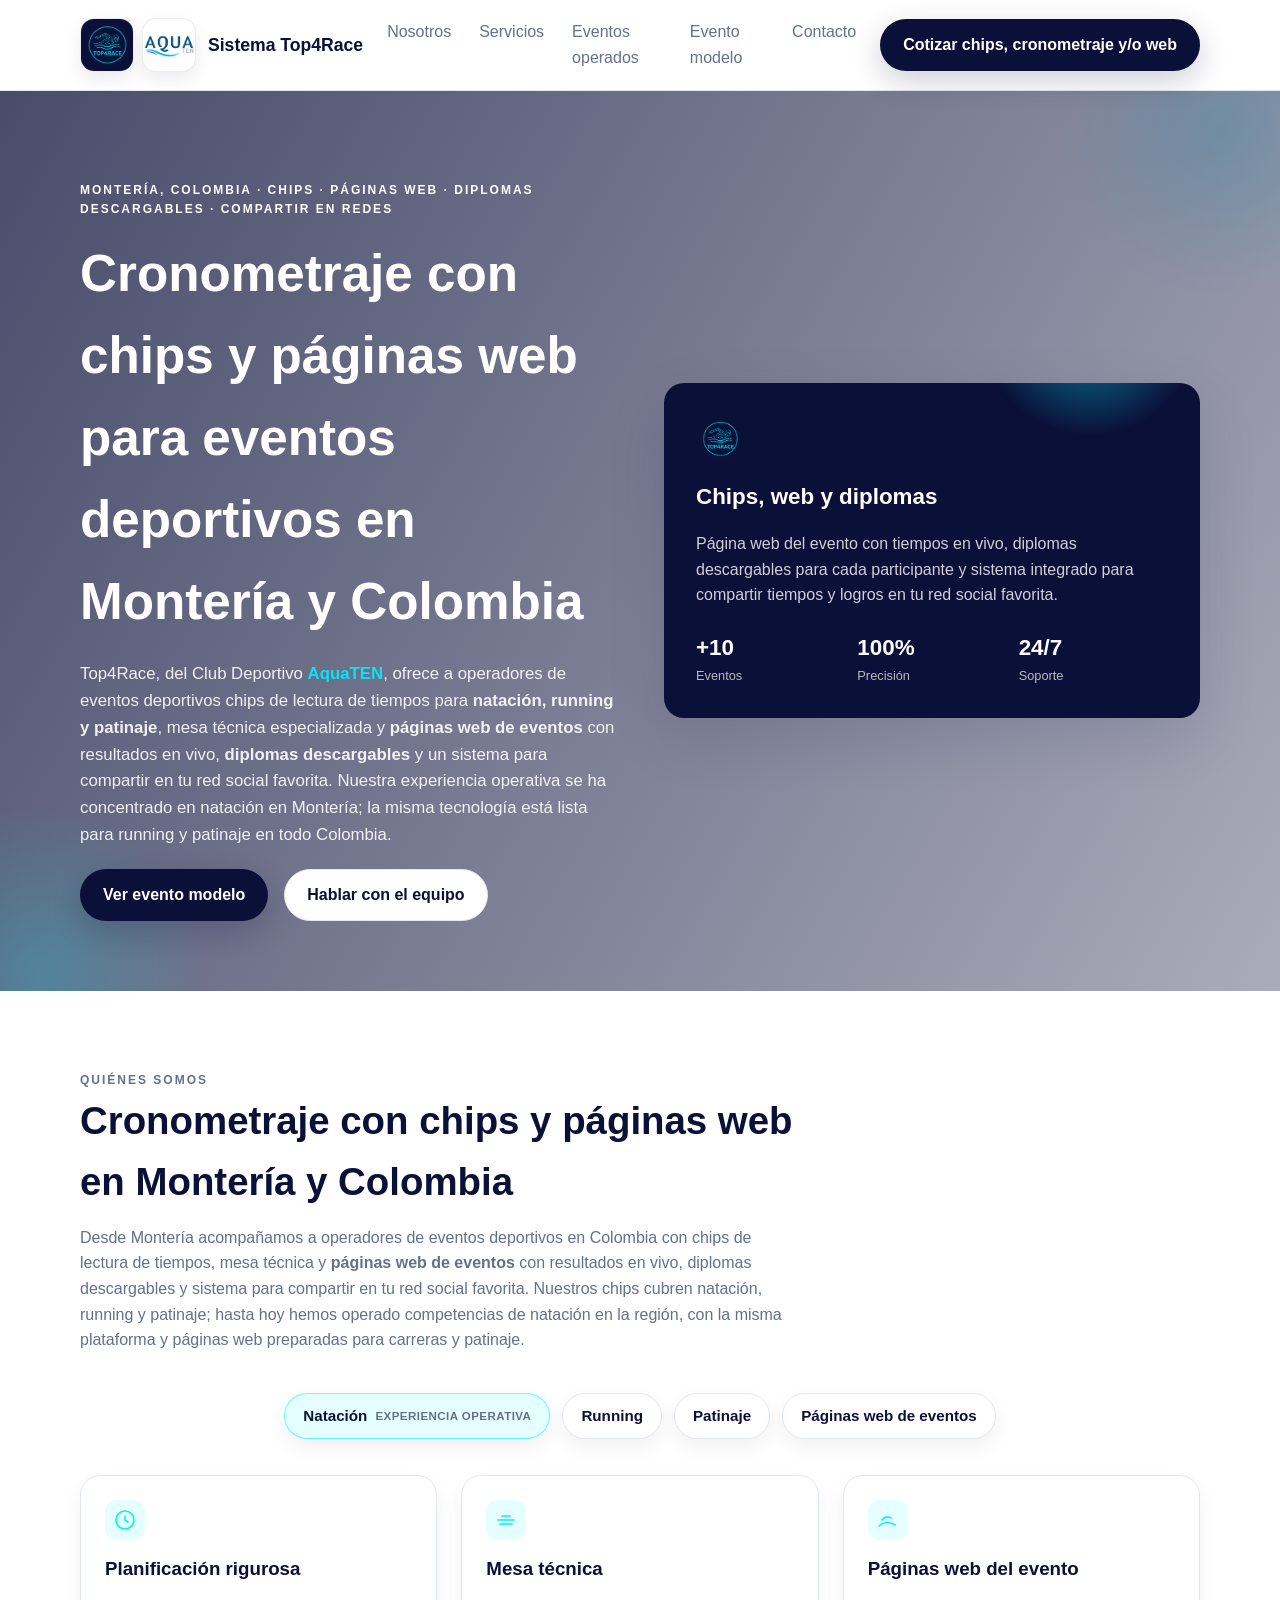
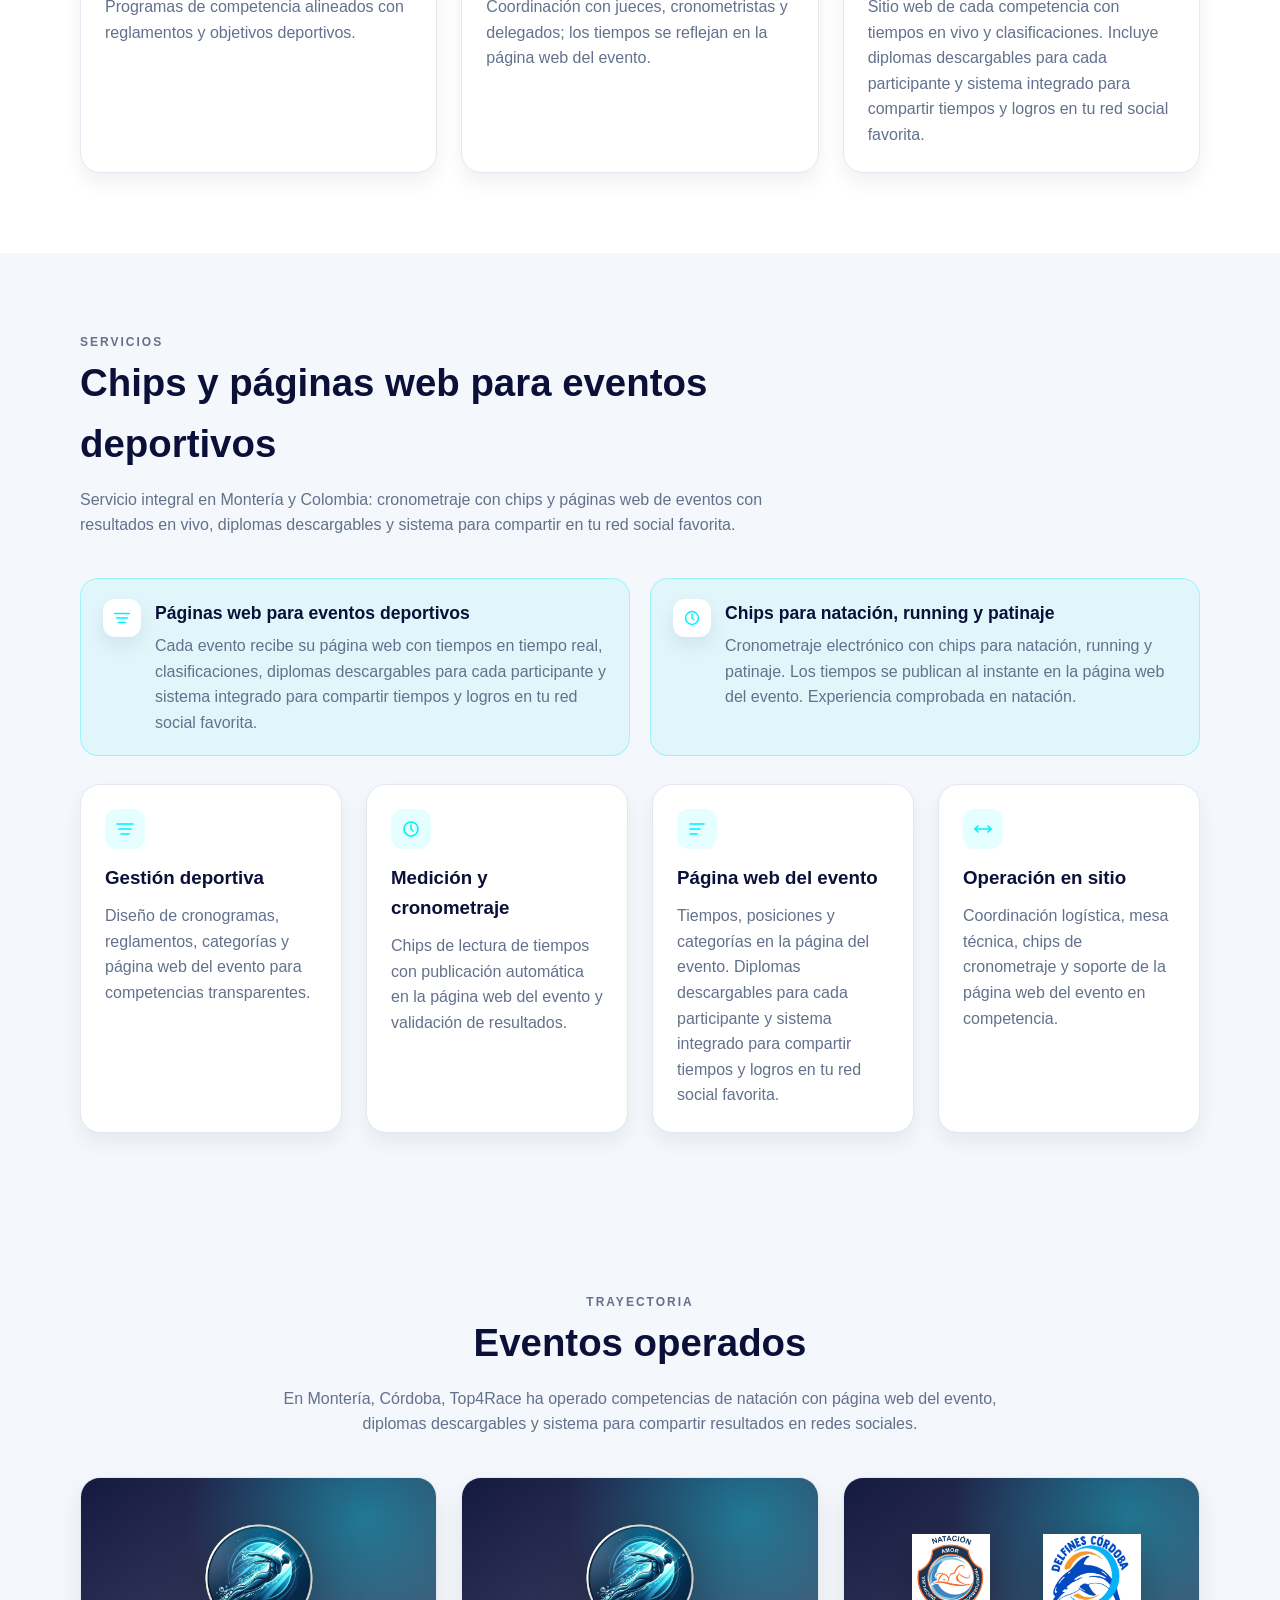
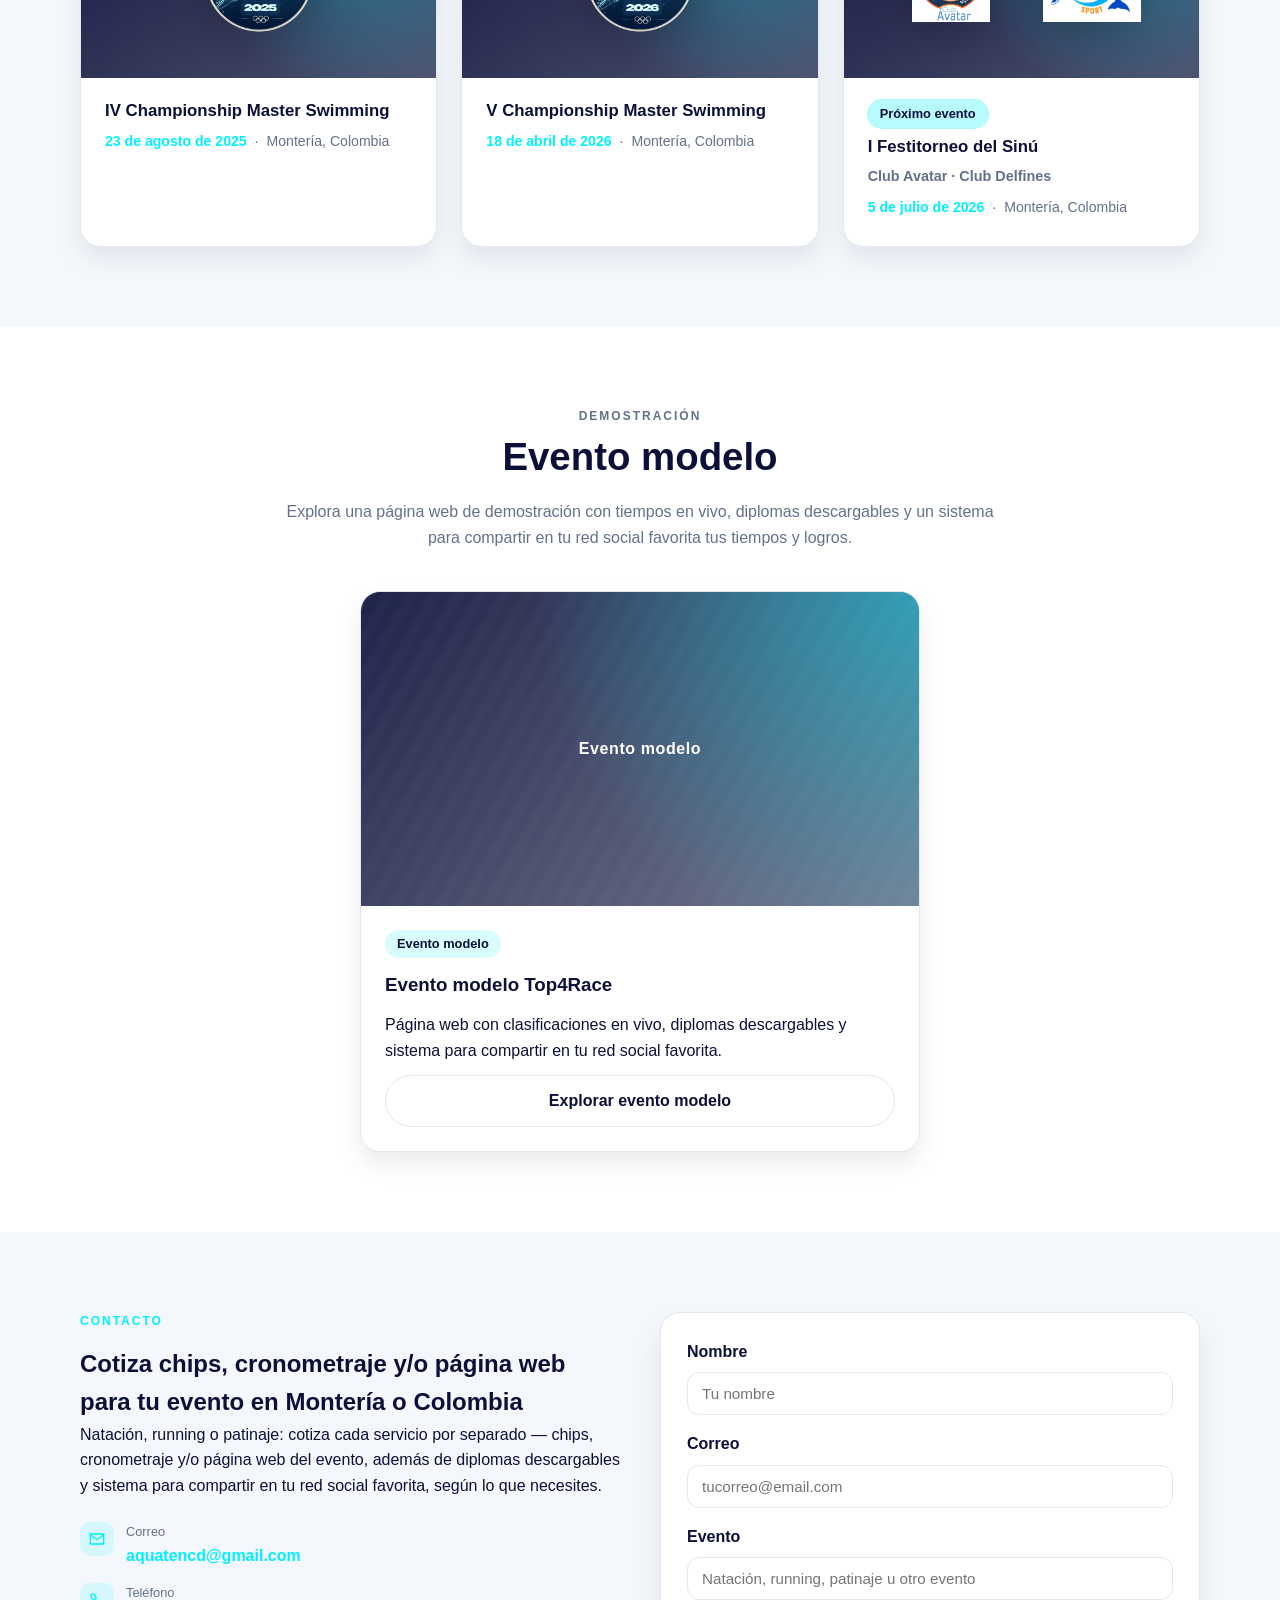
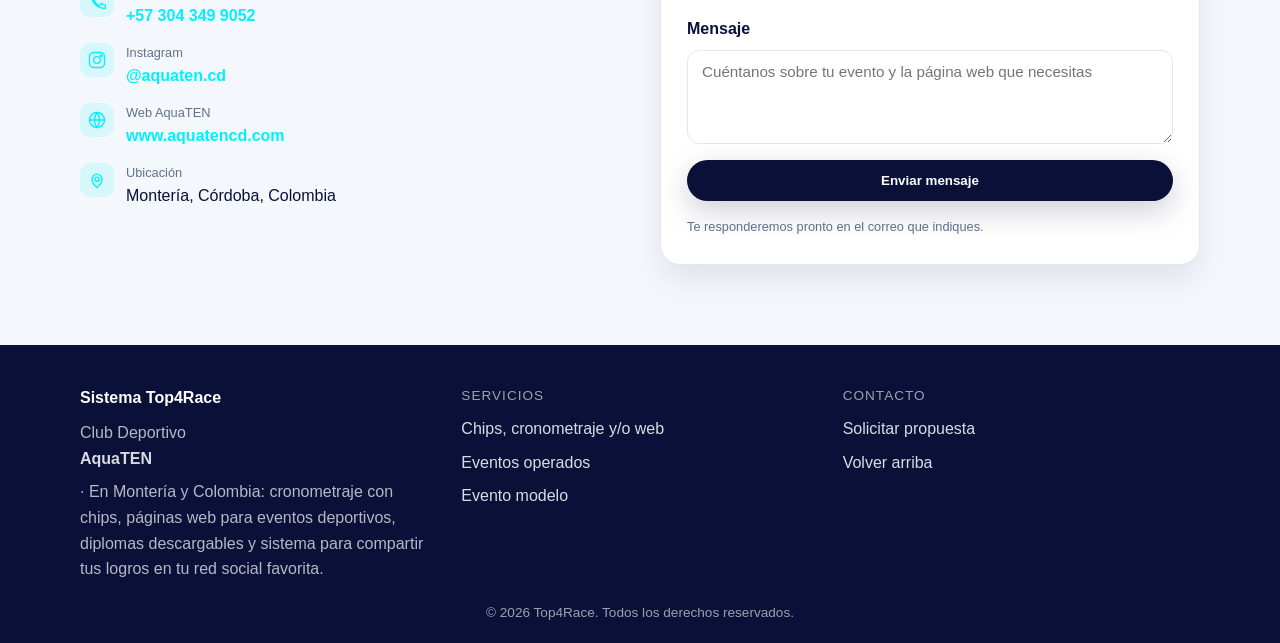
==== index.html @ c355a63c "modifique por dominio" ====
<!doctype html>
<html lang="es">
<head>
  <meta charset="utf-8">
  <meta name="viewport" content="width=device-width, initial-scale=1">
  <title>Top4Race Montería | Chips, Cronometraje y Páginas Web para Eventos</title>
  <meta name="description" content="Chips, cronometraje y/o páginas web para eventos en Montería y Colombia. Natación, running y patinaje con resultados en vivo, diplomas descargables y sistema para compartir en tu red social favorita. Club Deportivo AquaTEN.">
  <meta name="keywords" content="páginas web eventos deportivos Montería, diplomas descargables eventos deportivos, compartir resultados redes sociales, cronometraje con chips Montería, chips natación running patinaje, cronometraje deportivo Colombia, diseño web eventos deportivos, operadores eventos deportivos Colombia, resultados en tiempo real, Top4Race, AquaTEN">
  <meta name="robots" content="index, follow">
  <link rel="canonical" href="https://top4race.netlify.app/">
  <meta name="geo.region" content="CO-COR">
  <meta name="geo.placename" content="Montería, Córdoba, Colombia">
  <meta name="geo.position" content="8.7489;-75.8814">
  <meta name="ICBM" content="8.7489, -75.8814">
  <meta property="og:title" content="Top4Race Montería | Chips, Cronometraje y Páginas Web">
  <meta property="og:description" content="Cotiza chips, cronometraje y/o página web para tu evento. Diplomas descargables y sistema para compartir en tu red social favorita. Montería y Colombia.">
  <meta property="og:type" content="website">
  <meta property="og:url" content="https://top4race.netlify.app/">
  <meta property="og:locale" content="es_CO">
  <meta property="og:site_name" content="Top4Race">
  <meta property="og:image" content="https://top4race.netlify.app/logos/logoTop4Race.png">
  <meta property="og:image:alt" content="Logo Top4Race - Sistema de cronometraje y páginas web para eventos deportivos">
  <meta name="twitter:card" content="summary_large_image">
  <meta name="twitter:title" content="Top4Race | Chips, Cronometraje y Páginas Web en Montería">
  <meta name="twitter:description" content="Chips, cronometraje y/o páginas web para eventos deportivos. Resultados en vivo, diplomas descargables y compartir en redes. Natación, running y patinaje en Colombia.">
  <meta name="twitter:image" content="https://top4race.netlify.app/logos/logoTop4Race.png">
  <meta name="theme-color" content="#0b1039">
  <link rel="stylesheet" href="style.css">
  <script type="application/ld+json">
    {
      "@context": "https://schema.org",
      "@type": "ProfessionalService",
      "name": "Top4Race",
      "alternateName": "Sistema Top4Race",
      "url": "https://top4race.netlify.app/",
      "logo": "https://top4race.netlify.app/logos/logoTop4Race.png",
      "description": "Chips, cronometraje y/o páginas web para eventos deportivos en Montería y Colombia. Diplomas descargables y sistema para compartir en tu red social favorita. Natación, running y patinaje con resultados en tiempo real.",
      "sameAs": [
        "https://www.aquatencd.com/",
        "https://www.instagram.com/aquaten.cd/"
      ],
      "areaServed": [
        {
          "@type": "City",
          "name": "Montería",
          "containedInPlace": {
            "@type": "AdministrativeArea",
            "name": "Córdoba, Colombia"
          }
        },
        {
          "@type": "Country",
          "name": "Colombia"
        }
      ],
      "address": {
        "@type": "PostalAddress",
        "addressLocality": "Montería",
        "addressRegion": "Córdoba",
        "addressCountry": "CO"
      },
      "provider": {
        "@type": "SportsOrganization",
        "name": "Club Deportivo AquaTEN",
        "url": "https://www.aquatencd.com/"
      },
      "serviceType": [
        "Cronometraje deportivo con chips",
        "Chips de lectura de tiempos para natación",
        "Chips de lectura de tiempos para running",
        "Chips de lectura de tiempos para patinaje",
        "Diseño de páginas web para eventos deportivos",
        "Diplomas descargables para eventos deportivos",
        "Compartir resultados en redes sociales",
        "Mesa técnica deportiva"
      ],
      "knowsAbout": [
        "Páginas web para eventos deportivos",
        "Diplomas descargables",
        "Compartir resultados en redes sociales",
        "Cronometraje con chips natación",
        "Cronometraje con chips running",
        "Cronometraje con chips patinaje",
        "Resultados deportivos en tiempo real"
      ],
      "contactPoint": {
        "@type": "ContactPoint",
        "contactType": "customer service",
        "email": "aquatencd@gmail.com",
        "telephone": "+57-304-349-9052",
        "areaServed": "CO",
        "availableLanguage": "Spanish"
      }
    }
  </script>
  <script type="application/ld+json">
    {
      "@context": "https://schema.org",
      "@type": "WebSite",
      "name": "Top4Race",
      "url": "https://top4race.netlify.app/",
      "description": "Chips, cronometraje y páginas web para eventos deportivos en Montería y Colombia.",
      "publisher": {
        "@type": "Organization",
        "name": "Club Deportivo AquaTEN",
        "url": "https://www.aquatencd.com/"
      }
    }
  </script>
</head>
<body>
  <header class="site-header">
    <div class="container header-grid">
      <a class="brand" href="#inicio" aria-label="Sistema Top4Race">
        <span class="brand-logos" aria-hidden="true">
          <span class="brand-mark brand-mark--light">
            <img class="brand-logo" src="logos/logoTop4Race.png" alt="Top4Race">
          </span>
          <span class="brand-mark brand-mark--light">
            <img class="brand-logo" src="logos/AQUATEN_LogoTransparenteGRANDE.png" alt="AquaTEN">
          </span>
        </span>
        <span class="brand-text">Sistema Top4Race</span>
      </a>
      <nav class="nav" aria-label="Principal">
        <a href="#nosotros">Nosotros</a>
        <a href="#servicios">Servicios</a>
        <a href="#historial">Eventos operados</a>
        <a href="#eventos">Evento modelo</a>
        <a href="#contacto">Contacto</a>
      </nav>
      <a class="btn primary" href="#contacto">Cotizar chips, cronometraje y/o web</a>
    </div>
  </header>

  <main>
    <section class="hero video-hero" id="inicio">
      <div class="hero-video" aria-hidden="true">
        <video autoplay muted loop playsinline src="video/video_top4race.mp4">
          Tu navegador no soporta la etiqueta de video.
        </video>
        <div class="hero-overlay"></div>
      </div>
      <div class="container hero-grid">
        <div class="hero-copy">
          <p class="eyebrow">Montería, Colombia · Chips · Páginas web · Diplomas descargables · Compartir en redes</p>
          <h1>Cronometraje con chips y páginas web para eventos deportivos en Montería y Colombia</h1>
          <p class="lead">
            Top4Race, del Club Deportivo <a class="inline-link" href="https://www.aquatencd.com/" target="_blank" rel="noopener">AquaTEN</a>, ofrece a operadores de eventos deportivos
            chips de lectura de tiempos para <strong>natación, running y patinaje</strong>, mesa técnica especializada y
            <strong>páginas web de eventos</strong> con resultados en vivo, <strong>diplomas descargables</strong> y un sistema para compartir en tu red social favorita. Nuestra experiencia operativa
            se ha concentrado en natación en Montería; la misma tecnología está lista para running y patinaje en todo Colombia.
          </p>
          <div class="hero-actions">
            <a class="btn primary" href="#eventos">Ver evento modelo</a>
            <a class="btn ghost" href="https://wa.me/573043499052" target="_blank" rel="noopener">Hablar con el equipo</a>
          </div>
        </div>
        <div class="hero-card" role="presentation">
          <div class="hero-card-glow"></div>
          <div class="hero-card-content">
            <div class="hero-card-icon" aria-hidden="true">
              <img class="hero-card-logo" src="logos/logoTop4Race.png" alt="Top4Race">
            </div>
            <h3>Chips, web y diplomas</h3>
            <p>Página web del evento con tiempos en vivo, diplomas descargables para cada participante y sistema integrado para compartir tiempos y logros en tu red social favorita.</p>
            <div class="hero-stats">
              <div>
                <span class="stat">+10</span>
                <span class="stat-label">Eventos</span>
              </div>
              <div>
                <span class="stat">100%</span>
                <span class="stat-label">Precisión</span>
              </div>
              <div>
                <span class="stat">24/7</span>
                <span class="stat-label">Soporte</span>
              </div>
            </div>
          </div>
          <div class="hero-card-hover" aria-hidden="true">
            Chips, páginas web del evento, diplomas descargables y compartir en redes para la gestión deportiva y el control de resultados.
          </div>
        </div>
      </div>
    </section>

    <section class="section" id="nosotros">
      <div class="container">
        <div class="section-heading">
          <p class="eyebrow">Quiénes somos</p>
          <h2>Cronometraje con chips y páginas web en Montería y Colombia</h2>
          <p>
            Desde Montería acompañamos a operadores de eventos deportivos en Colombia con chips de lectura de tiempos,
            mesa técnica y <strong>páginas web de eventos</strong> con resultados en vivo, diplomas descargables y sistema para compartir en tu red social favorita.
            Nuestros chips cubren natación, running y patinaje; hasta hoy hemos operado competencias
            de natación en la región, con la misma plataforma y páginas web preparadas para carreras y patinaje.
          </p>
        </div>
        <ul class="discipline-list" aria-label="Servicios Top4Race">
          <li class="discipline-pill discipline-pill--active">Natación <span class="discipline-note">experiencia operativa</span></li>
          <li class="discipline-pill">Running</li>
          <li class="discipline-pill">Patinaje</li>
          <li class="discipline-pill">Páginas web de eventos</li>
        </ul>
        <div class="info-grid">
          <div class="info-card">
            <div class="icon" aria-hidden="true">
              <svg viewBox="0 0 24 24" width="24" height="24" fill="none" stroke="currentColor" stroke-width="1.6" stroke-linecap="round" stroke-linejoin="round">
                <circle cx="12" cy="12" r="9" />
                <path d="M12 8v4l3 2" />
              </svg>
            </div>
            <h3>Planificación rigurosa</h3>
            <p>Programas de competencia alineados con reglamentos y objetivos deportivos.</p>
          </div>
          <div class="info-card">
            <div class="icon" aria-hidden="true">
              <svg viewBox="0 0 24 24" width="24" height="24" fill="none" stroke="currentColor" stroke-width="1.6" stroke-linecap="round" stroke-linejoin="round">
                <path d="M4 12h16" />
                <path d="M8 8h8" />
                <path d="M6 16h12" />
              </svg>
            </div>
            <h3>Mesa técnica</h3>
            <p>Coordinación con jueces, cronometristas y delegados; los tiempos se reflejan en la página web del evento.</p>
          </div>
          <div class="info-card">
            <div class="icon" aria-hidden="true">
              <svg viewBox="0 0 24 24" width="24" height="24" fill="none" stroke="currentColor" stroke-width="1.6" stroke-linecap="round" stroke-linejoin="round">
                <path d="M6 12c2-3 6-4 9-2" />
                <path d="M3 18c4-4 10-5 16-1" />
              </svg>
            </div>
            <h3>Páginas web del evento</h3>
            <p>Sitio web de cada competencia con tiempos en vivo y clasificaciones. Incluye diplomas descargables para cada participante y sistema integrado para compartir tiempos y logros en tu red social favorita.</p>
          </div>
        </div>
      </div>
    </section>

    <section class="section alt" id="servicios">
      <div class="container">
        <div class="section-heading">
          <p class="eyebrow">Servicios</p>
          <h2>Chips y páginas web para eventos deportivos</h2>
          <p>Servicio integral en Montería y Colombia: cronometraje con chips y páginas web de eventos con resultados en vivo, diplomas descargables y sistema para compartir en tu red social favorita.</p>
        </div>
        <div class="service-highlights">
          <div class="highlight-card">
            <span class="highlight-icon" aria-hidden="true">
              <svg viewBox="0 0 24 24" width="22" height="22" fill="none" stroke="currentColor" stroke-width="1.6" stroke-linecap="round" stroke-linejoin="round">
                <path d="M4 7h16" />
                <path d="M6 12h12" />
                <path d="M8 17h8" />
              </svg>
            </span>
            <div>
              <h3>Páginas web para eventos deportivos</h3>
              <p>Cada evento recibe su página web con tiempos en tiempo real, clasificaciones, diplomas descargables para cada participante y sistema integrado para compartir tiempos y logros en tu red social favorita.</p>
            </div>
          </div>
          <div class="highlight-card">
            <span class="highlight-icon" aria-hidden="true">
              <svg viewBox="0 0 24 24" width="22" height="22" fill="none" stroke="currentColor" stroke-width="1.6" stroke-linecap="round" stroke-linejoin="round">
                <circle cx="12" cy="12" r="7" />
                <path d="M12 8v4l2 2" />
              </svg>
            </span>
            <div>
              <h3>Chips para natación, running y patinaje</h3>
              <p>Cronometraje electrónico con chips para natación, running y patinaje. Los tiempos se publican al instante en la página web del evento. Experiencia comprobada en natación.</p>
            </div>
          </div>
        </div>
        <div class="service-grid">
          <div class="service-card">
            <div class="icon" aria-hidden="true">
              <svg viewBox="0 0 24 24" width="24" height="24" fill="none" stroke="currentColor" stroke-width="1.6" stroke-linecap="round" stroke-linejoin="round">
                <path d="M4 7h16" />
                <path d="M6 12h12" />
                <path d="M8 17h8" />
              </svg>
            </div>
            <h3>Gestión deportiva</h3>
            <p>Diseño de cronogramas, reglamentos, categorías y página web del evento para competencias transparentes.</p>
          </div>
          <div class="service-card">
            <div class="icon" aria-hidden="true">
              <svg viewBox="0 0 24 24" width="24" height="24" fill="none" stroke="currentColor" stroke-width="1.6" stroke-linecap="round" stroke-linejoin="round">
                <circle cx="12" cy="12" r="7" />
                <path d="M12 8v4l2 2" />
              </svg>
            </div>
            <h3>Medición y cronometraje</h3>
            <p>Chips de lectura de tiempos con publicación automática en la página web del evento y validación de resultados.</p>
          </div>
          <div class="service-card">
            <div class="icon" aria-hidden="true">
              <svg viewBox="0 0 24 24" width="24" height="24" fill="none" stroke="currentColor" stroke-width="1.6" stroke-linecap="round" stroke-linejoin="round">
                <path d="M5 7h14" />
                <path d="M5 12h10" />
                <path d="M5 17h7" />
              </svg>
            </div>
            <h3>Página web del evento</h3>
            <p>Tiempos, posiciones y categorías en la página del evento. Diplomas descargables para cada participante y sistema integrado para compartir tiempos y logros en tu red social favorita.</p>
          </div>
          <div class="service-card">
            <div class="icon" aria-hidden="true">
              <svg viewBox="0 0 24 24" width="24" height="24" fill="none" stroke="currentColor" stroke-width="1.6" stroke-linecap="round" stroke-linejoin="round">
                <path d="M4 12h16" />
                <path d="M7 9l-3 3 3 3" />
                <path d="M17 9l3 3-3 3" />
              </svg>
            </div>
            <h3>Operación en sitio</h3>
            <p>Coordinación logística, mesa técnica, chips de cronometraje y soporte de la página web del evento en competencia.</p>
          </div>
        </div>
      </div>
    </section>

    <section class="section alt" id="historial">
      <div class="container">
        <div class="section-heading section-heading--center">
          <p class="eyebrow">Trayectoria</p>
          <h2>Eventos operados</h2>
          <p>En Montería, Córdoba, Top4Race ha operado competencias de natación con página web del evento, diplomas descargables y sistema para compartir resultados en redes sociales.</p>
        </div>
        <div class="history-grid">
          <article class="history-card">
            <div class="history-media">
              <img class="history-logo" src="logos/LogoChampion2025.png" alt="IV Championship Master Swimming 2025">
            </div>
            <div class="history-body">
              <h3>IV Championship Master Swimming</h3>
              <p class="history-meta">
                <time datetime="2025-08-23">23 de agosto de 2025</time>
                <span class="history-sep" aria-hidden="true">·</span>
                <span>Montería, Colombia</span>
              </p>
            </div>
          </article>

          <article class="history-card">
            <div class="history-media">
              <img class="history-logo" src="logos/LogoChampion2026.png" alt="V Championship Master Swimming 2026">
            </div>
            <div class="history-body">
              <h3>V Championship Master Swimming</h3>
              <p class="history-meta">
                <time datetime="2026-04-18">18 de abril de 2026</time>
                <span class="history-sep" aria-hidden="true">·</span>
                <span>Montería, Colombia</span>
              </p>
            </div>
          </article>

          <article class="history-card history-card--dual">
            <div class="history-media">
              <div class="history-logos-pair">
                <img class="history-logo history-logo--club" src="logos/Logo-Club-Avatar.png" alt="Club Avatar">
                <img class="history-logo history-logo--club" src="logos/Logo-Club-Delfines.png" alt="Club Delfines">
              </div>
            </div>
            <div class="history-body">
              <span class="tag tag--upcoming">Próximo evento</span>
              <h3>I Festitorneo del Sinú</h3>
              <p class="history-subtitle">Club Avatar · Club Delfines</p>
              <p class="history-meta">
                <time datetime="2026-07-05">5 de julio de 2026</time>
                <span class="history-sep" aria-hidden="true">·</span>
                <span>Montería, Colombia</span>
              </p>
            </div>
          </article>
        </div>
      </div>
    </section>

    <section class="section" id="eventos">
      <div class="container">
        <div class="section-heading section-heading--center">
          <p class="eyebrow">Demostración</p>
          <h2>Evento modelo</h2>
          <p>Explora una página web de demostración con tiempos en vivo, diplomas descargables y un sistema para compartir en tu red social favorita tus tiempos y logros.</p>
        </div>
        <div class="event-grid event-grid--single">
          <article class="event-card">
            <div class="event-media" aria-hidden="true">
              <div class="event-overlay"></div>
              <video autoplay muted loop playsinline class="event-video">
                <source src="video/video_top4race.mp4" type="video/mp4">
              </video>
              <div class="event-placeholder">Evento modelo</div>
            </div>
            <div class="event-body">
              <span class="tag">Evento modelo</span>
              <h3>Evento modelo Top4Race</h3>
              <p>Página web con clasificaciones en vivo, diplomas descargables y sistema para compartir en tu red social favorita.</p>
              <a class="btn ghost" href="eventos/evento-modelo.html">Explorar evento modelo</a>
            </div>
          </article>
        </div>
      </div>
    </section>

    <section class="section alt" id="calendario" hidden aria-hidden="true">
      <div class="container">
        <div class="section-heading">
          <p class="eyebrow">Calendario</p>
          <h2>Calendario 2026</h2>
          <p>Espacio reservado para el calendario oficial de eventos 2026.</p>
        </div>
        <a class="calendar-link" href="#" aria-label="Calendario 2026">
          <div class="calendar-card">
            <div class="calendar-header">
              <span class="calendar-year">2026</span>
              <span class="calendar-status">Próximamente</span>
            </div>
            <div class="calendar-grid"></div>
          </div>
        </a>
      </div>
    </section>

    <section class="section contact" id="contacto">
      <div class="container contact-grid">
        <div>
          <p class="eyebrow">Contacto</p>
          <h2>Cotiza chips, cronometraje y/o página web para tu evento en Montería o Colombia</h2>
          <p>Natación, running o patinaje: cotiza cada servicio por separado — chips, cronometraje y/o página web del evento, además de diplomas descargables y sistema para compartir en tu red social favorita, según lo que necesites.</p>
          <div class="contact-info">
            <div class="contact-item">
              <span class="contact-icon" aria-hidden="true">
                <svg viewBox="0 0 24 24" width="20" height="20" fill="none" stroke="currentColor" stroke-width="1.6" stroke-linecap="round" stroke-linejoin="round">
                  <path d="M4 6h16v12H4z" />
                  <path d="M4 7l8 6 8-6" />
                </svg>
              </span>
              <div>
                <span class="contact-label">Correo</span>
                <a class="inline-link" href="mailto:aquatencd@gmail.com">aquatencd@gmail.com</a>
              </div>
            </div>
            <div class="contact-item">
              <span class="contact-icon" aria-hidden="true">
                <svg viewBox="0 0 24 24" width="20" height="20" fill="none" stroke="currentColor" stroke-width="1.6" stroke-linecap="round" stroke-linejoin="round">
                  <path d="M5 5h4l2 5-3 2c1.5 3 4 5.5 7 7l2-3 5 2v4c-8.5 1-15-5.5-17-14z" />
                </svg>
              </span>
              <div>
                <span class="contact-label">Teléfono</span>
                <a class="inline-link" href="https://wa.me/573043499052" target="_blank" rel="noopener">+57 304 349 9052</a>
              </div>
            </div>
            <div class="contact-item">
              <span class="contact-icon" aria-hidden="true">
                <svg viewBox="0 0 24 24" width="20" height="20" fill="none" stroke="currentColor" stroke-width="1.6" stroke-linecap="round" stroke-linejoin="round">
                  <rect x="3" y="3" width="18" height="18" rx="5" ry="5" />
                  <circle cx="12" cy="12" r="4" />
                  <circle cx="17" cy="7" r="1" />
                </svg>
              </span>
              <div>
                <span class="contact-label">Instagram</span>
                <a class="inline-link" href="https://www.instagram.com/aquaten.cd/" target="_blank" rel="noopener">@aquaten.cd</a>
              </div>
            </div>
            <div class="contact-item">
              <span class="contact-icon" aria-hidden="true">
                <svg viewBox="0 0 24 24" width="20" height="20" fill="none" stroke="currentColor" stroke-width="1.6" stroke-linecap="round" stroke-linejoin="round">
                  <circle cx="12" cy="12" r="9" />
                  <path d="M3 12h18" />
                  <path d="M12 3a15 15 0 0 1 0 18" />
                  <path d="M12 3a15 15 0 0 0 0 18" />
                </svg>
              </span>
              <div>
                <span class="contact-label">Web AquaTEN</span>
                <a class="inline-link" href="https://www.aquatencd.com/" target="_blank" rel="noopener">www.aquatencd.com</a>
              </div>
            </div>
            <div class="contact-item">
              <span class="contact-icon" aria-hidden="true">
                <svg viewBox="0 0 24 24" width="20" height="20" fill="none" stroke="currentColor" stroke-width="1.6" stroke-linecap="round" stroke-linejoin="round">
                  <path d="M12 21s-6-5.2-6-10a6 6 0 1 1 12 0c0 4.8-6 10-6 10z" />
                  <circle cx="12" cy="11" r="2.5" />
                </svg>
              </span>
              <div>
                <span class="contact-label">Ubicación</span>
                <span>Montería, Córdoba, Colombia</span>
              </div>
            </div>
          </div>
        </div>
        <form
          name="contacto-top4race"
          method="POST"
          action="/gracias.html"
          class="contact-form"
          data-netlify="true"
          netlify-honeypot="bot-field"
        >
          <input type="hidden" name="form-name" value="contacto-top4race">
          <input type="hidden" name="origen" value="Landing Top4Race">
          <p class="netlify-honeypot" aria-hidden="true">
            <label>No completar: <input name="bot-field" tabindex="-1" autocomplete="off"></label>
          </p>
          <label>
            Nombre
            <input type="text" name="name" placeholder="Tu nombre" required>
          </label>
          <label>
            Correo
            <input type="email" name="email" placeholder="tucorreo@email.com" required>
          </label>
          <label>
            Evento
            <input type="text" name="event" placeholder="Natación, running, patinaje u otro evento">
          </label>
          <label>
            Mensaje
            <textarea name="message" rows="4" placeholder="Cuéntanos sobre tu evento y la página web que necesitas" required></textarea>
          </label>
          <button class="btn primary" type="submit">Enviar mensaje</button>
          <p class="form-note">Te responderemos pronto en el correo que indiques.</p>
        </form>
      </div>
    </section>
  </main>

  <footer class="site-footer">
    <div class="container footer-grid">
      <div>
        <strong>Sistema Top4Race</strong>
        <p>Club Deportivo <a class="inline-link" href="https://www.aquatencd.com/" target="_blank" rel="noopener">AquaTEN</a> · En Montería y Colombia: cronometraje con chips, páginas web para eventos deportivos, diplomas descargables y sistema para compartir tus logros en tu red social favorita.</p>
      </div>
      <div>
        <span class="footer-label">Servicios</span>
        <a href="#servicios">Chips, cronometraje y/o web</a>
        <a href="#historial">Eventos operados</a>
        <a href="#eventos">Evento modelo</a>
      </div>
      <div>
        <span class="footer-label">Contacto</span>
        <a href="#contacto">Solicitar propuesta</a>
        <a href="#inicio">Volver arriba</a>
      </div>
    </div>
    <div class="footer-bottom">© 2026 Top4Race. Todos los derechos reservados.</div>
  </footer>

  <!-- Formulario oculto para que Netlify detecte el form del evento modelo -->
  <form name="contacto-evento-modelo" data-netlify="true" netlify-honeypot="bot-field" hidden>
    <input type="hidden" name="form-name" value="contacto-evento-modelo">
    <input type="text" name="name">
    <input type="email" name="email">
    <input type="text" name="event">
    <textarea name="message"></textarea>
    <input type="hidden" name="origen" value="Evento modelo">
    <input name="bot-field">
  </form>
</body>
</html>
---- style.css ----
:root {
  --primary: #0b1039;
  --accent: #00f0ff;
  --white: #ffffff;
  --muted: #63718c;
  --soft: #f4f7fb;
  --border: #e2e8f0;
  --shadow: 0 20px 60px rgba(11, 16, 57, 0.12);
  --radius: 20px;
  --transition: 0.25s ease;
}

html {
  scroll-behavior: smooth;
}

* {
  box-sizing: border-box;
  margin: 0;
  padding: 0;
}

body {
  font-family: "Segoe UI", "Helvetica Neue", Arial, sans-serif;
  color: var(--primary);
  background: var(--white);
  line-height: 1.6;
}

a {
  text-decoration: none;
  color: inherit;
}

.inline-link {
  color: var(--accent);
  font-weight: 600;
  transition: color var(--transition);
}

.inline-link:hover,
.inline-link:focus {
  color: var(--primary);
}

img {
  max-width: 100%;
  display: block;
}

.container {
  width: min(1120px, 92%);
  margin: 0 auto;
}

.site-header {
  position: sticky;
  top: 0;
  z-index: 10;
  background: rgba(255, 255, 255, 0.95);
  backdrop-filter: blur(12px);
  border-bottom: 1px solid var(--border);
  transition: box-shadow var(--transition);
}

.header-grid {
  display: grid;
  grid-template-columns: auto 1fr auto;
  align-items: center;
  gap: 24px;
  padding: 18px 0;
}

.brand {
  display: inline-flex;
  align-items: center;
  gap: 12px;
  font-weight: 700;
  font-size: 1.1rem;
  transition: transform var(--transition);
}

.brand-logos {
  display: inline-flex;
  align-items: center;
  gap: 8px;
}

.brand-mark {
  width: 54px;
  height: 54px;
  border-radius: 14px;
  background: linear-gradient(135deg, var(--accent), #38bdf8);
  box-shadow: 0 8px 20px rgba(0, 240, 255, 0.35);
  display: grid;
  place-items: center;
  overflow: hidden;
}

.brand-mark--placeholder {
  background: rgba(11, 16, 57, 0.06);
  border: 1.5px dashed rgba(11, 16, 57, 0.25);
  box-shadow: none;
}

.brand-mark--light {
  background: var(--white);
  border: 1px solid rgba(11, 16, 57, 0.08);
  box-shadow: 0 8px 18px rgba(11, 16, 57, 0.08);
}

.brand-logo {
  width: 100%;
  height: 100%;
  object-fit: contain;
}

.brand:hover {
  transform: translateY(-1px);
}

.nav {
  display: flex;
  justify-content: center;
  gap: 28px;
  color: var(--muted);
  font-weight: 500;
}

.nav a {
  position: relative;
  transition: color var(--transition);
}

.nav a::after {
  content: "";
  position: absolute;
  left: 0;
  bottom: -8px;
  width: 0;
  height: 2px;
  background: var(--accent);
  transition: width var(--transition);
}

.nav a:hover::after,
.nav a:focus::after {
  width: 100%;
}

.nav a:hover,
.nav a:focus {
  color: var(--primary);
}

.btn {
  display: inline-flex;
  align-items: center;
  justify-content: center;
  padding: 12px 22px;
  border-radius: 999px;
  border: 1px solid transparent;
  font-weight: 600;
  transition: transform var(--transition), box-shadow var(--transition), background var(--transition), color var(--transition);
  cursor: pointer;
  position: relative;
  overflow: hidden;
}

.btn:hover {
  transform: translateY(-2px);
}

.btn::after {
  content: "";
  position: absolute;
  inset: 0;
  background: radial-gradient(circle at top, rgba(255, 255, 255, 0.35), transparent 60%);
  opacity: 0;
  transition: opacity var(--transition);
  pointer-events: none;
}

.btn:hover::after {
  opacity: 1;
}

.btn:active {
  transform: translateY(0);
}

.btn:focus-visible {
  outline: 2px solid rgba(0, 240, 255, 0.6);
  outline-offset: 3px;
}

.btn.primary {
  background: var(--primary);
  color: var(--white);
  box-shadow: 0 10px 30px rgba(11, 16, 57, 0.2);
}

.btn.primary:hover {
  transform: translateY(-1px);
  box-shadow: 0 14px 40px rgba(11, 16, 57, 0.35);
  background: linear-gradient(120deg, rgba(11, 16, 57, 0.98), rgba(11, 16, 57, 0.88));
}

.btn.ghost {
  border-color: var(--border);
  color: var(--primary);
  background: var(--white);
}

.btn.ghost:hover {
  border-color: var(--accent);
  color: var(--primary);
  box-shadow: 0 8px 18px rgba(0, 240, 255, 0.2);
  background: rgba(0, 240, 255, 0.08);
}

.hero {
  padding: 90px 0 70px;
  position: relative;
  overflow: hidden;
}

.video-hero {
  min-height: 78vh;
  display: flex;
  align-items: center;
}

.hero-video {
  position: absolute;
  inset: 0;
  z-index: 0;
  overflow: hidden;
}

.hero-video video {
  width: 100%;
  height: 100%;
  object-fit: cover;
}

.hero-overlay {
  position: absolute;
  inset: 0;
  background: linear-gradient(120deg, rgba(11, 16, 57, 0.75), rgba(11, 16, 57, 0.35));
}

.hero::before,
.hero::after {
  content: "";
  position: absolute;
  width: 360px;
  height: 360px;
  border-radius: 50%;
  background: radial-gradient(circle, rgba(0, 240, 255, 0.2), transparent 65%);
  z-index: 0;
}

.hero::before {
  top: -140px;
  right: -120px;
}

.hero::after {
  bottom: -160px;
  left: -140px;
}

.hero-grid {
  display: grid;
  grid-template-columns: repeat(auto-fit, minmax(280px, 1fr));
  align-items: center;
  gap: 48px;
  position: relative;
  z-index: 1;
}

.eyebrow {
  text-transform: uppercase;
  letter-spacing: 2px;
  font-size: 0.75rem;
  color: var(--accent);
  font-weight: 700;
  margin-bottom: 14px;
}

.hero-copy h1 {
  font-size: clamp(2.2rem, 4vw, 3.3rem);
  margin-bottom: 18px;
}

.video-hero .eyebrow {
  color: var(--accent);
}

.video-hero .hero-copy h1,
.video-hero .hero-copy p,
.video-hero .hero-copy .lead {
  color: var(--white);
}

.video-hero .hero-copy .lead {
  opacity: 0.9;
}

.lead {
  font-size: 1.05rem;
  color: var(--muted);
  margin-bottom: 18px;
}

.hero-actions {
  display: flex;
  flex-wrap: wrap;
  gap: 16px;
  margin-top: 20px;
}

.hero-card {
  position: relative;
  border-radius: var(--radius);
  background: var(--primary);
  color: var(--white);
  overflow: hidden;
  box-shadow: var(--shadow);
  transition: transform var(--transition), box-shadow var(--transition);
}

.hero-card-hover {
  position: absolute;
  inset: 0;
  padding: 26px;
  display: flex;
  align-items: center;
  justify-content: center;
  text-align: center;
  font-size: 0.98rem;
  line-height: 1.5;
  background: rgba(11, 16, 57, 0.92);
  opacity: 0;
  transition: opacity var(--transition);
  pointer-events: none;
}

.hero-card:hover {
  transform: translateY(-6px);
  box-shadow: 0 28px 70px rgba(11, 16, 57, 0.2);
}

.hero-card:hover .hero-card-hover {
  opacity: 1;
}

.hero-card-glow {
  position: absolute;
  inset: -50% 0 auto auto;
  width: 220px;
  height: 220px;
  background: radial-gradient(circle, rgba(0, 240, 255, 0.65), transparent 70%);
  opacity: 0.8;
}

.hero-card-content {
  position: relative;
  padding: 32px;
  display: grid;
  gap: 16px;
}

.hero-card-icon {
  width: 48px;
  height: 48px;
  border-radius: 16px;
  background: rgba(0, 240, 255, 0.15);
  display: grid;
  place-items: center;
  color: var(--accent);
}

.hero-card-logo {
  width: 100%;
  height: 100%;
  object-fit: contain;
}

.hero-card h3 {
  font-size: 1.4rem;
}

.hero-card p {
  color: rgba(255, 255, 255, 0.8);
}

.hero-stats {
  display: grid;
  grid-template-columns: repeat(3, minmax(80px, 1fr));
  gap: 12px;
  margin-top: 6px;
}

.stat {
  font-size: 1.4rem;
  font-weight: 700;
}

.stat-label {
  display: block;
  font-size: 0.8rem;
  color: rgba(255, 255, 255, 0.7);
}

.section {
  padding: 80px 0;
}

.section.alt {
  background: var(--soft);
}

.section-heading {
  max-width: 720px;
  margin-bottom: 40px;
}

.section-heading--center {
  margin-left: auto;
  margin-right: auto;
  text-align: center;
}

.section-heading--center p {
  margin-left: auto;
  margin-right: auto;
}

.section-heading h2 {
  font-size: clamp(1.9rem, 3vw, 2.6rem);
  margin-bottom: 12px;
}

.section-heading p {
  color: var(--muted);
  max-width: 720px;
  margin: 0 auto;
}

.discipline-list {
  display: flex;
  flex-wrap: wrap;
  justify-content: center;
  gap: 12px;
  list-style: none;
  margin: 28px auto 36px;
  padding: 0;
  max-width: 720px;
}

.discipline-pill {
  display: inline-flex;
  align-items: center;
  gap: 8px;
  padding: 10px 18px;
  border-radius: 999px;
  border: 1px solid var(--border);
  background: var(--white);
  font-weight: 600;
  font-size: 0.95rem;
  box-shadow: 0 8px 20px rgba(11, 16, 57, 0.06);
}

.discipline-pill--active {
  border-color: rgba(0, 240, 255, 0.55);
  background: rgba(0, 240, 255, 0.1);
}

.discipline-note {
  font-size: 0.72rem;
  font-weight: 600;
  text-transform: uppercase;
  letter-spacing: 0.04em;
  color: var(--muted);
}

.info-grid,
.service-grid {
  display: grid;
  grid-template-columns: repeat(auto-fit, minmax(230px, 1fr));
  gap: 24px;
}

.service-highlights {
  display: grid;
  grid-template-columns: repeat(auto-fit, minmax(260px, 1fr));
  gap: 20px;
  margin-bottom: 28px;
}

.highlight-card {
  position: relative;
  background: rgba(0, 240, 255, 0.08);
  border: 1px solid rgba(0, 240, 255, 0.3);
  border-radius: 18px;
  padding: 20px 22px;
  display: flex;
  gap: 14px;
  align-items: flex-start;
  transition: transform var(--transition), box-shadow var(--transition), border-color var(--transition);
  overflow: hidden;
}

.highlight-card h3 {
  margin-bottom: 6px;
  font-size: 1.1rem;
}

.highlight-card p {
  color: var(--muted);
}

.highlight-card:hover {
  transform: translateY(-4px);
  border-color: rgba(0, 240, 255, 0.6);
  box-shadow: 0 16px 30px rgba(11, 16, 57, 0.12);
}

.highlight-card::before {
  content: "";
  position: absolute;
  inset: -50% -20% auto -20%;
  height: 140px;
  background: radial-gradient(circle, rgba(255, 255, 255, 0.5), transparent 65%);
  opacity: 0;
  transition: opacity var(--transition), transform var(--transition);
  transform: translateY(-10px);
  pointer-events: none;
}

.highlight-card:hover::before {
  opacity: 0.7;
  transform: translateY(0);
}

.highlight-icon {
  width: 38px;
  height: 38px;
  border-radius: 12px;
  background: var(--white);
  color: var(--accent);
  display: grid;
  place-items: center;
  flex-shrink: 0;
  box-shadow: 0 8px 18px rgba(11, 16, 57, 0.08);
}

.info-card,
.service-card {
  position: relative;
  border-radius: var(--radius);
  padding: 24px;
  background: var(--white);
  border: 1px solid var(--border);
  box-shadow: 0 10px 20px rgba(11, 16, 57, 0.06);
  transition: transform var(--transition), box-shadow var(--transition), border-color var(--transition);
  overflow: hidden;
}

.info-card:hover,
.service-card:hover {
  transform: translateY(-6px) scale(1.01);
  border-color: rgba(0, 240, 255, 0.4);
  box-shadow: 0 24px 50px rgba(11, 16, 57, 0.18);
}

.info-card::before,
.service-card::before {
  content: "";
  position: absolute;
  inset: 0;
  background: linear-gradient(120deg, rgba(0, 240, 255, 0.12), transparent 55%);
  opacity: 0;
  transition: opacity var(--transition);
  pointer-events: none;
}

.info-card:hover::before,
.service-card:hover::before {
  opacity: 1;
}

.info-card h3,
.service-card h3 {
  margin-bottom: 10px;
}

.info-card p,
.service-card p {
  color: var(--muted);
}

.icon {
  width: 40px;
  height: 40px;
  border-radius: 12px;
  background: rgba(0, 240, 255, 0.1);
  color: var(--accent);
  display: grid;
  place-items: center;
  margin-bottom: 14px;
}

.event-grid {
  display: grid;
  grid-template-columns: repeat(auto-fit, minmax(260px, 1fr));
  gap: 24px;
}

.event-grid--single {
  max-width: 560px;
  margin: 0 auto;
}

.history-grid {
  display: grid;
  grid-template-columns: repeat(3, minmax(0, 1fr));
  gap: 24px;
  align-items: stretch;
}

@keyframes history-enter {
  from {
    opacity: 0;
    transform: translateY(28px) scale(0.97);
  }
  to {
    opacity: 1;
    transform: translateY(0) scale(1);
  }
}

@keyframes history-shine {
  from {
    transform: translateX(-120%) skewX(-18deg);
  }
  to {
    transform: translateX(220%) skewX(-18deg);
  }
}

@keyframes history-glow {
  0%, 100% {
    opacity: 0.45;
  }
  50% {
    opacity: 0.85;
  }
}

.history-card {
  position: relative;
  border-radius: var(--radius);
  background: var(--white);
  border: 1px solid var(--border);
  overflow: hidden;
  box-shadow: 0 12px 26px rgba(11, 16, 57, 0.08);
  display: flex;
  flex-direction: column;
  min-height: 340px;
  animation: history-enter 0.7s cubic-bezier(0.22, 1, 0.36, 1) backwards;
  transition: transform 0.35s cubic-bezier(0.22, 1, 0.36, 1), box-shadow 0.35s ease, border-color 0.35s ease;
}

.history-card:nth-child(1) {
  animation-delay: 0.08s;
}

.history-card:nth-child(2) {
  animation-delay: 0.18s;
}

.history-card:nth-child(3) {
  animation-delay: 0.28s;
}

.history-card::after {
  content: "";
  position: absolute;
  inset: 0;
  border-radius: inherit;
  border: 1px solid rgba(0, 240, 255, 0);
  transition: border-color 0.35s ease;
  pointer-events: none;
}

.history-card:hover {
  transform: translateY(-10px);
  border-color: rgba(0, 240, 255, 0.45);
  box-shadow: 0 28px 55px rgba(11, 16, 57, 0.18), 0 0 40px rgba(0, 240, 255, 0.12);
}

.history-card:hover::after {
  border-color: rgba(0, 240, 255, 0.35);
}

.history-media {
  position: relative;
  flex: 1 1 auto;
  height: 200px;
  min-height: 200px;
  display: grid;
  place-items: center;
  padding: 28px 24px;
  background: linear-gradient(145deg, rgba(11, 16, 57, 0.96), rgba(11, 16, 57, 0.72));
  overflow: hidden;
}

.history-media::before {
  content: "";
  position: absolute;
  inset: 0;
  background: radial-gradient(circle at 80% 20%, rgba(0, 240, 255, 0.35), transparent 55%);
  pointer-events: none;
  transition: opacity 0.35s ease;
}

.history-card:hover .history-media::before {
  animation: history-glow 1.8s ease-in-out infinite;
}

.history-media::after {
  content: "";
  position: absolute;
  top: 0;
  left: 0;
  width: 45%;
  height: 100%;
  background: linear-gradient(90deg, transparent, rgba(255, 255, 255, 0.14), transparent);
  transform: translateX(-120%) skewX(-18deg);
  pointer-events: none;
}

.history-card:hover .history-media::after {
  animation: history-shine 0.85s ease forwards;
}

.history-logo {
  position: relative;
  z-index: 1;
  max-height: 110px;
  width: auto;
  max-width: 82%;
  object-fit: contain;
  filter: drop-shadow(0 8px 24px rgba(0, 0, 0, 0.25));
  transition: transform 0.45s cubic-bezier(0.22, 1, 0.36, 1);
}

.history-card:hover .history-logo {
  transform: scale(1.06);
}

.history-logos-pair {
  position: relative;
  z-index: 1;
  display: flex;
  align-items: center;
  justify-content: center;
  gap: 16px;
  width: 100%;
  height: 100%;
  padding: 0 12px;
}

.history-logo--club {
  max-height: 88px;
  max-width: 44%;
  flex: 1 1 0;
  object-fit: contain;
}

.history-body {
  flex-shrink: 0;
  padding: 22px 24px 24px;
  display: grid;
  gap: 8px;
  align-content: start;
  min-height: 168px;
}

.history-meta {
  display: flex;
  flex-wrap: wrap;
  align-items: center;
  gap: 8px;
  font-size: 0.88rem;
  font-weight: 600;
}

.history-meta time {
  color: var(--accent);
}

.history-sep {
  color: var(--muted);
  font-weight: 400;
}

.history-meta > span:not(.history-sep) {
  color: var(--muted);
  font-weight: 500;
}

.history-subtitle {
  font-size: 0.9rem;
  font-weight: 600;
  color: var(--muted);
  margin-top: -2px;
}

.history-body h3 {
  font-size: 1.05rem;
  line-height: 1.35;
}

@media (max-width: 960px) {
  .history-grid {
    grid-template-columns: 1fr;
    max-width: 420px;
    margin: 0 auto;
  }

  .history-card {
    min-height: 320px;
  }
}

@media (prefers-reduced-motion: reduce) {
  .history-card {
    animation: none;
  }

  .history-card:hover .history-media::before,
  .history-card:hover .history-media::after {
    animation: none;
  }

  .history-card:hover .history-logo {
    transform: none;
  }
}

.event-card {
  position: relative;
  border-radius: var(--radius);
  background: var(--white);
  border: 1px solid var(--border);
  overflow: hidden;
  box-shadow: 0 12px 26px rgba(11, 16, 57, 0.08);
  display: grid;
  transition: transform var(--transition), box-shadow var(--transition), border-color var(--transition);
}

.event-card:hover {
  transform: translateY(-8px) scale(1.01);
  border-color: rgba(0, 240, 255, 0.5);
  box-shadow: 0 28px 55px rgba(11, 16, 57, 0.2);
}

.event-card::after {
  content: "";
  position: absolute;
  inset: 0;
  border: 1px solid rgba(0, 240, 255, 0.15);
  border-radius: var(--radius);
  opacity: 0;
  transition: opacity var(--transition);
  pointer-events: none;
}

.event-card:hover::after {
  opacity: 1;
}

@supports not (aspect-ratio: 16 / 9) {
  .event-media {
    min-height: 220px;
  }
}

.event-media {
  position: relative;
  min-height: 180px;
  background: linear-gradient(135deg, rgba(11, 16, 57, 0.92), rgba(11, 16, 57, 0.55));
  isolation: isolate;
  overflow: hidden;
  aspect-ratio: 16 / 9;
}

.event-video {
  position: absolute;
  inset: 0;
  width: 100%;
  height: 100%;
  object-fit: cover;
  z-index: 0;
}

.event-overlay {
  position: absolute;
  inset: 0;
  background: radial-gradient(circle at top right, rgba(0, 240, 255, 0.45), transparent 60%);
}

.event-placeholder {
  position: absolute;
  inset: 0;
  display: grid;
  place-items: center;
  color: var(--white);
  font-weight: 600;
  letter-spacing: 0.6px;
  z-index: 1;
}

.event-media::after {
  content: "";
  position: absolute;
  inset: 0;
  background: repeating-linear-gradient(
    120deg,
    rgba(255, 255, 255, 0.06),
    rgba(255, 255, 255, 0.06) 10px,
    transparent 10px,
    transparent 20px
  );
  opacity: 0.3;
}

.event-watermark {
  position: absolute;
  width: 70%;
  right: 10%;
  bottom: 20%;
  color: rgba(0, 240, 255, 0.45);
  transition: transform var(--transition), opacity var(--transition);
}

.event-hover {
  position: absolute;
  inset: 0;
  padding: 24px;
  display: flex;
  align-items: center;
  justify-content: center;
  text-align: center;
  font-size: 0.95rem;
  line-height: 1.5;
  color: var(--white);
  background: rgba(11, 16, 57, 0.92);
  opacity: 0;
  transition: opacity var(--transition);
  pointer-events: none;
}

.event-card:hover .event-watermark {
  transform: translateY(-6px) scale(1.02);
  opacity: 0.7;
}

.event-card:hover .event-hover {
  opacity: 1;
}

.event-body {
  padding: 24px;
  display: grid;
  gap: 12px;
}

.tag {
  display: inline-flex;
  align-items: center;
  gap: 6px;
  background: rgba(0, 240, 255, 0.15);
  color: var(--primary);
  font-size: 0.8rem;
  font-weight: 600;
  padding: 4px 12px;
  border-radius: 999px;
  width: fit-content;
}

.tag--upcoming {
  background: rgba(0, 240, 255, 0.28);
  color: var(--primary);
  box-shadow: 0 0 0 1px rgba(0, 240, 255, 0.35);
}

.contact {
  background: var(--soft);
}

.calendar-card {
  background: var(--white);
  border: 1px solid var(--border);
  border-radius: var(--radius);
  padding: 28px;
  box-shadow: 0 16px 30px rgba(11, 16, 57, 0.08);
}

.calendar-link {
  display: block;
  text-decoration: none;
  color: inherit;
}

.calendar-link:focus-visible .calendar-card {
  outline: 2px solid rgba(0, 240, 255, 0.6);
  outline-offset: 4px;
}

.calendar-header {
  display: flex;
  justify-content: space-between;
  align-items: center;
  margin-bottom: 20px;
  gap: 12px;
  flex-wrap: wrap;
}

.calendar-year {
  font-size: 1.4rem;
  font-weight: 700;
  color: var(--primary);
}

.calendar-status {
  background: rgba(0, 240, 255, 0.15);
  color: var(--primary);
  padding: 6px 14px;
  border-radius: 999px;
  font-size: 0.85rem;
  font-weight: 600;
}

.calendar-grid {
  display: grid;
  grid-template-columns: repeat(auto-fit, minmax(140px, 1fr));
  gap: 14px;
}

.calendar-slot {
  border: 1px dashed rgba(11, 16, 57, 0.25);
  border-radius: 14px;
  padding: 16px;
  text-align: center;
  color: var(--muted);
  background: rgba(11, 16, 57, 0.02);
  transition: transform var(--transition), border-color var(--transition), box-shadow var(--transition);
}

.calendar-slot:hover {
  transform: translateY(-4px);
  border-color: rgba(0, 240, 255, 0.6);
  box-shadow: 0 12px 24px rgba(11, 16, 57, 0.12);
  color: var(--primary);
}

.contact-grid {
  display: grid;
  grid-template-columns: repeat(auto-fit, minmax(280px, 1fr));
  gap: 40px;
  align-items: start;
}

.contact-info {
  display: grid;
  gap: 14px;
  margin-top: 24px;
}

.contact-item {
  display: flex;
  gap: 12px;
  align-items: flex-start;
}

.contact-icon {
  width: 34px;
  height: 34px;
  border-radius: 10px;
  background: rgba(0, 240, 255, 0.12);
  color: var(--accent);
  display: grid;
  place-items: center;
  flex-shrink: 0;
}

.contact-label {
  display: block;
  font-size: 0.8rem;
  color: var(--muted);
}

.contact-form {
  display: grid;
  gap: 16px;
  background: var(--white);
  border-radius: var(--radius);
  padding: 26px;
  border: 1px solid var(--border);
  box-shadow: 0 16px 30px rgba(11, 16, 57, 0.08);
  transition: transform var(--transition), box-shadow var(--transition);
}

.contact-form:hover {
  transform: translateY(-4px);
  box-shadow: 0 20px 40px rgba(11, 16, 57, 0.12);
}

.contact-form label {
  display: grid;
  gap: 8px;
  font-weight: 600;
  color: var(--primary);
}

.contact-form input,
.contact-form textarea {
  border-radius: 12px;
  border: 1px solid var(--border);
  padding: 12px 14px;
  font-size: 0.95rem;
  font-family: inherit;
}

.contact-form input:focus,
.contact-form textarea:focus {
  outline: 2px solid rgba(0, 240, 255, 0.4);
  border-color: var(--accent);
}

.contact-form input:hover,
.contact-form textarea:hover {
  border-color: rgba(0, 240, 255, 0.5);
}

.form-note {
  font-size: 0.8rem;
  color: var(--muted);
}

.netlify-honeypot {
  position: absolute;
  left: -9999px;
  width: 1px;
  height: 1px;
  overflow: hidden;
}

.site-footer {
  background: var(--primary);
  color: var(--white);
  padding: 40px 0 20px;
}

.footer-grid {
  display: grid;
  grid-template-columns: repeat(auto-fit, minmax(180px, 1fr));
  gap: 24px;
  margin-bottom: 20px;
}

.site-footer p {
  color: rgba(255, 255, 255, 0.7);
  margin-top: 10px;
}

.footer-label {
  display: block;
  font-size: 0.85rem;
  margin-bottom: 10px;
  color: rgba(255, 255, 255, 0.6);
  text-transform: uppercase;
  letter-spacing: 1px;
}

.site-footer a {
  display: block;
  color: rgba(255, 255, 255, 0.85);
  margin-bottom: 8px;
}

.footer-bottom {
  text-align: center;
  font-size: 0.85rem;
  color: rgba(255, 255, 255, 0.6);
}

@media (max-width: 960px) {
  .header-grid {
    grid-template-columns: 1fr;
    justify-items: center;
  }

  .nav {
    flex-wrap: wrap;
    gap: 16px;
  }

}

@media (max-width: 720px) {
  .hero {
    padding: 70px 0 50px;
  }

  .hero-actions {
    flex-direction: column;
    align-items: stretch;
  }

  .btn {
    width: 100%;
  }
}

@media (max-width: 600px) {
  .header-grid {
    gap: 14px;
  }

  .nav {
    gap: 12px;
    font-size: 0.95rem;
  }

  .section {
    padding: 60px 0;
  }

  .hero-card-content {
    padding: 24px;
  }

  .event-body {
    padding: 20px;
  }
}

@media (prefers-reduced-motion: reduce) {
  *,
  *::before,
  *::after {
    animation-duration: 0.01ms !important;
    animation-iteration-count: 1 !important;
    transition-duration: 0.01ms !important;
    scroll-behavior: auto !important;
  }
}
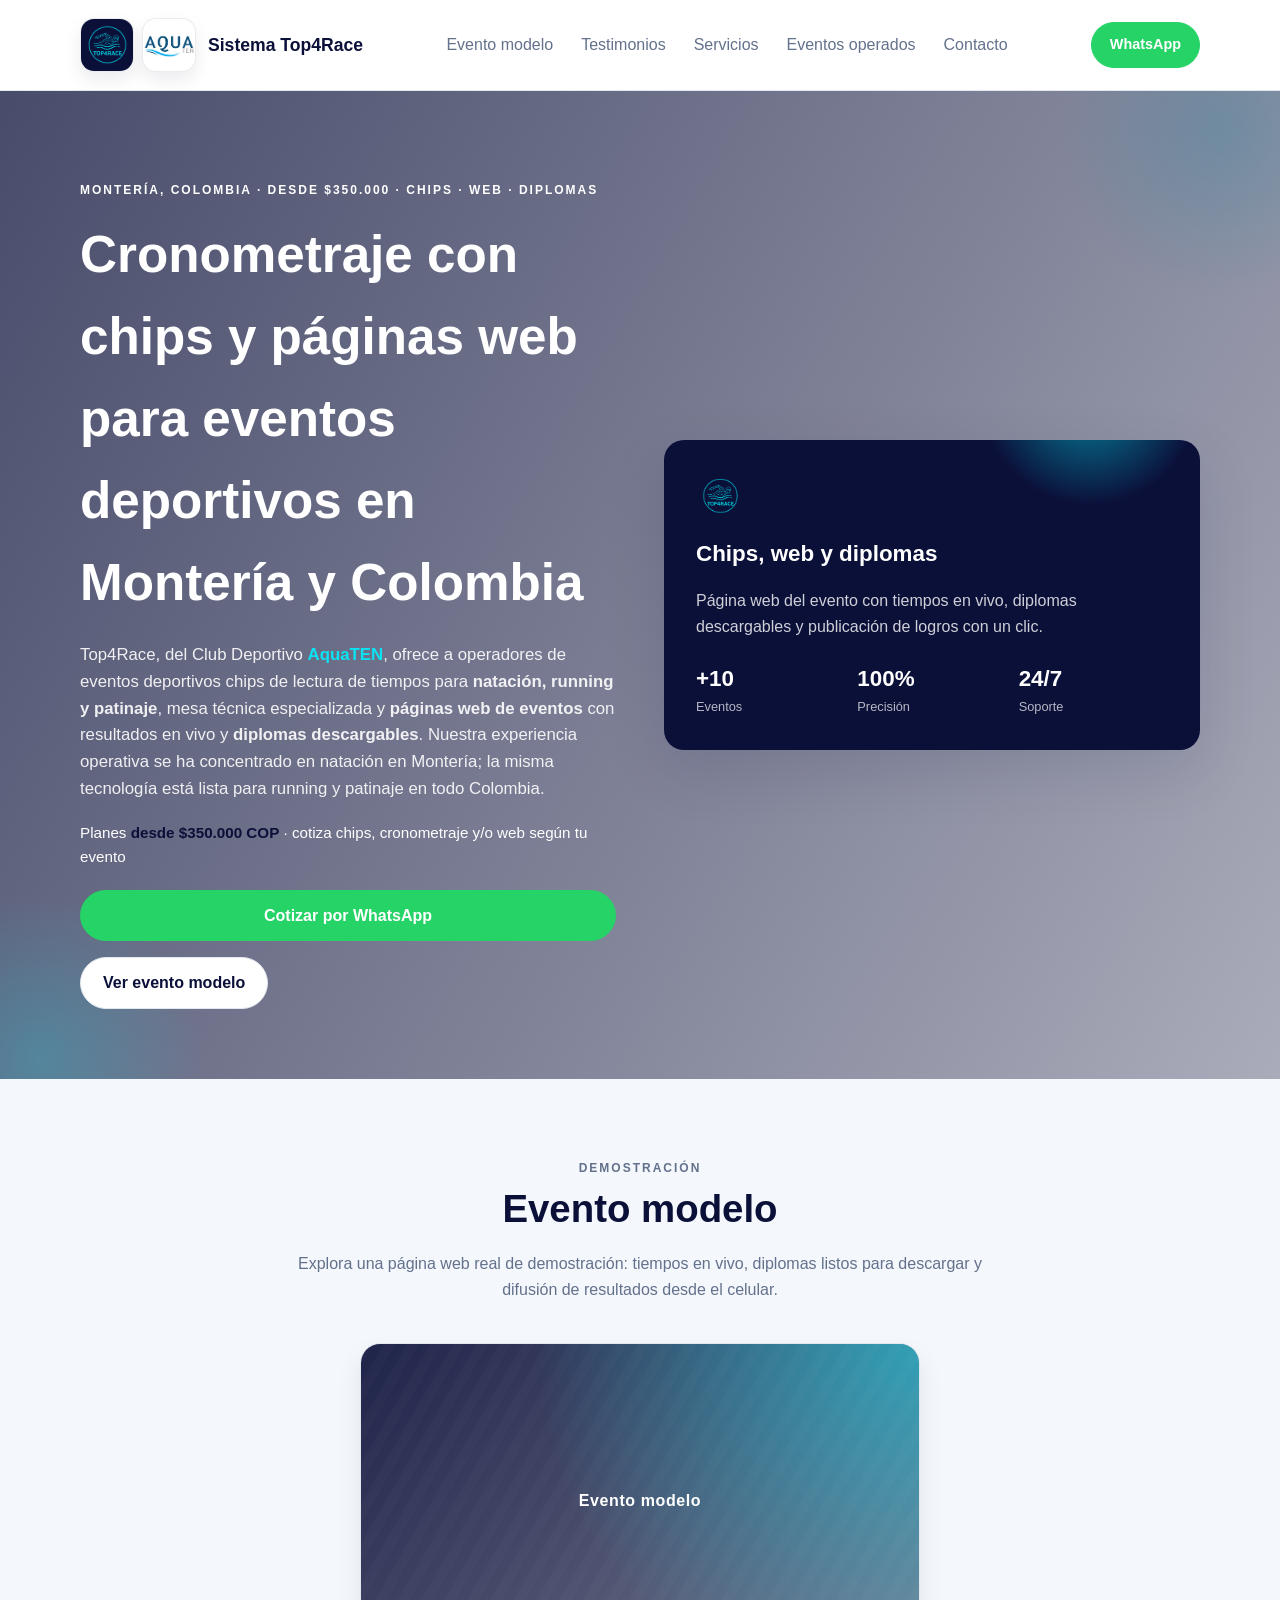
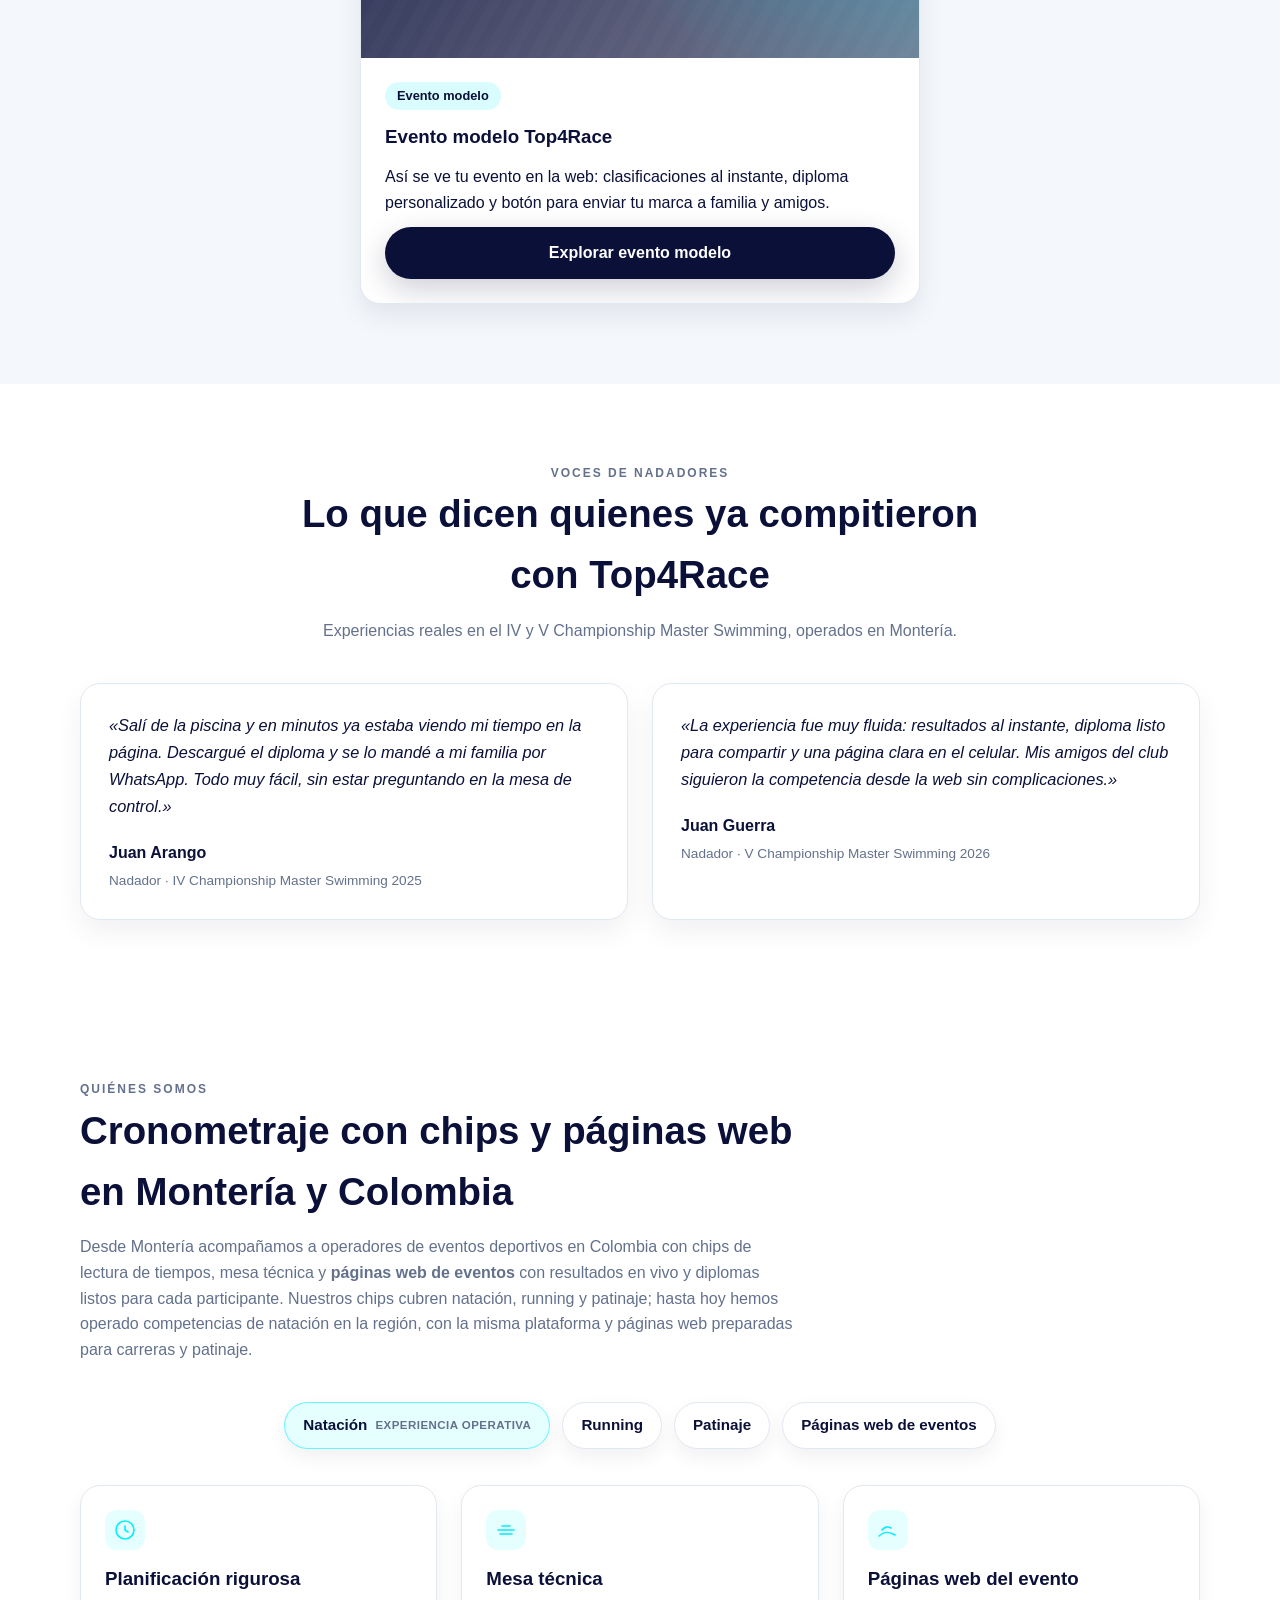
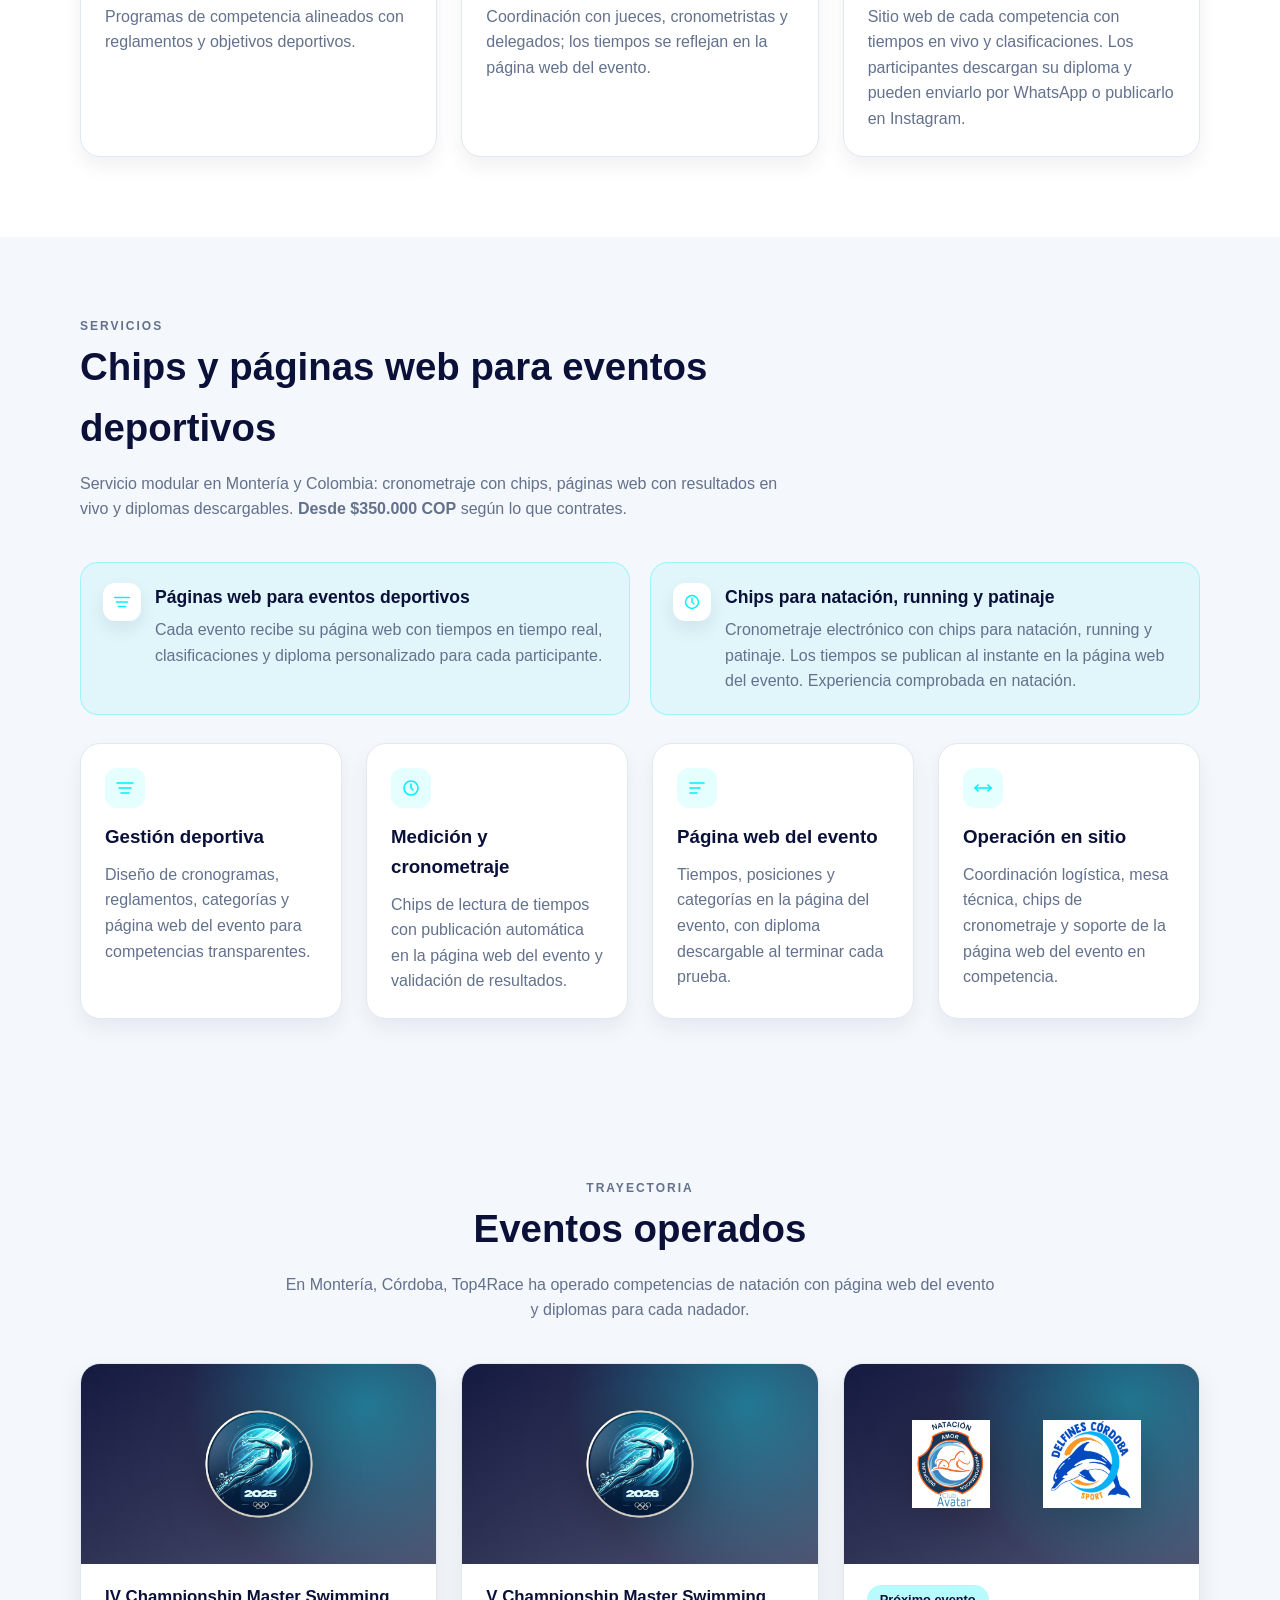
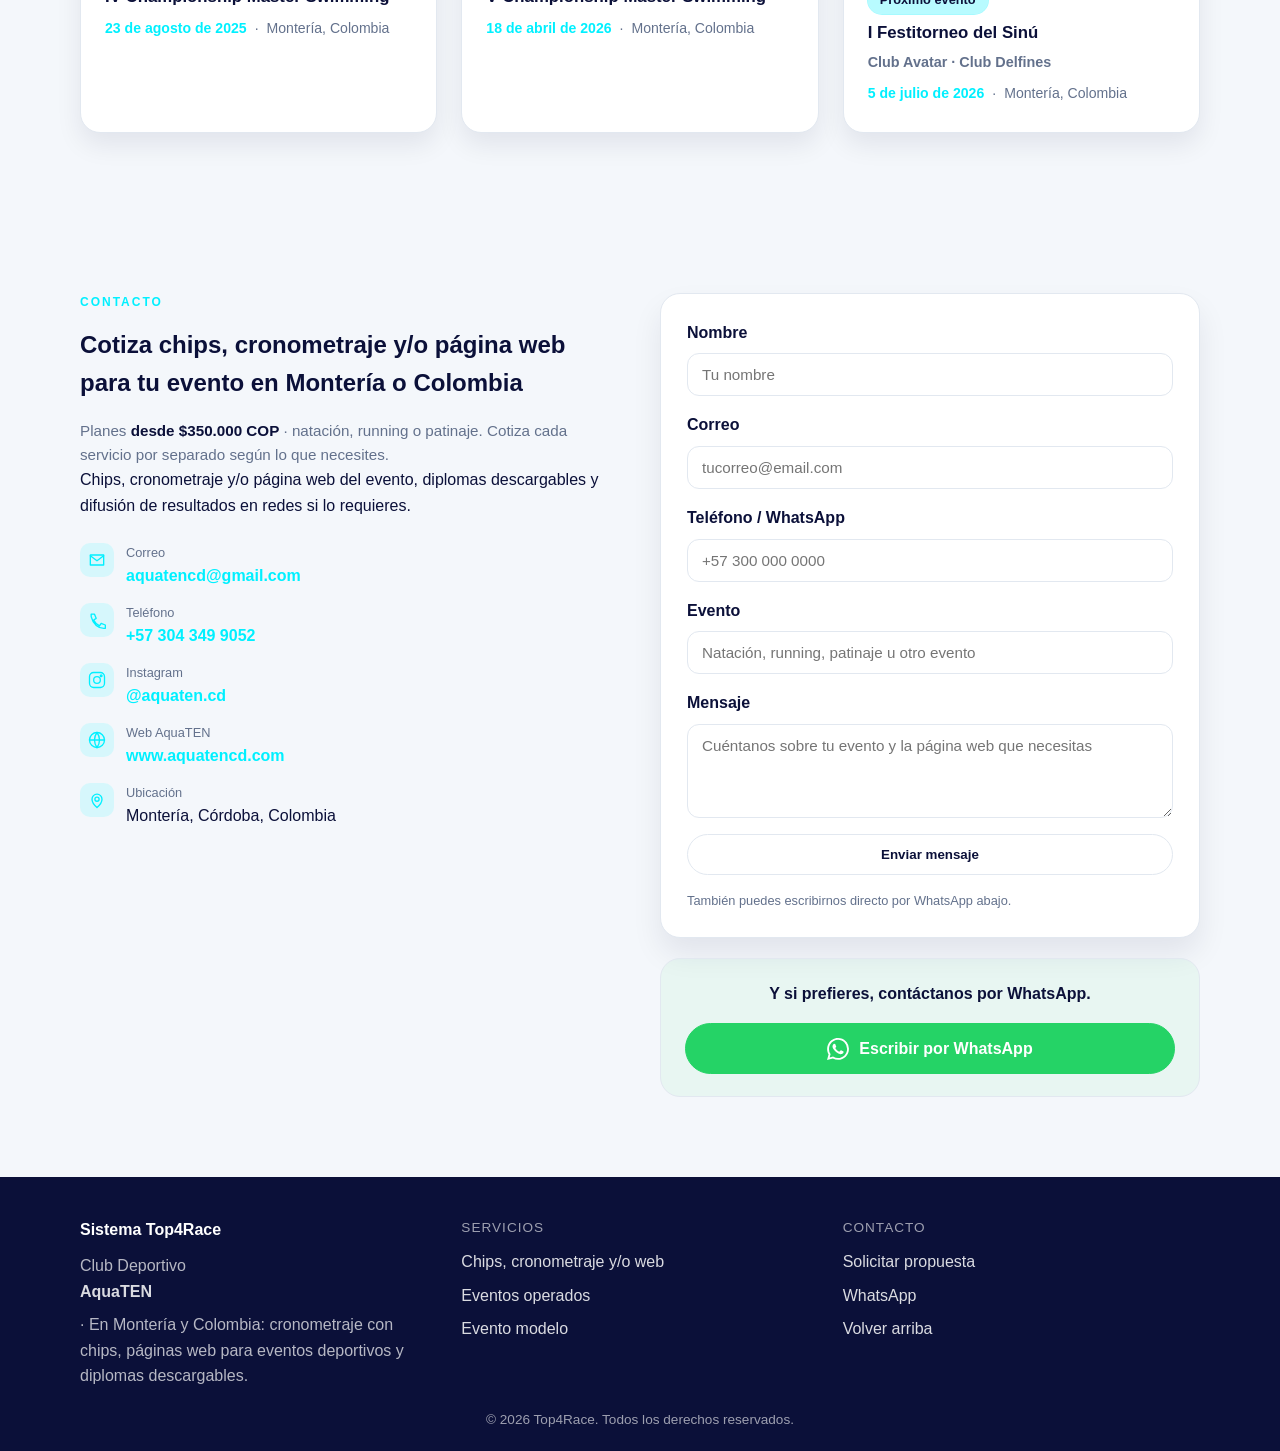
==== commit dea441da: "modifique por dominio" ====
--- a/index.html
+++ b/index.html
@@ -4,7 +4,7 @@
   <meta charset="utf-8">
   <meta name="viewport" content="width=device-width, initial-scale=1">
   <title>Top4Race Montería | Chips, Cronometraje y Páginas Web para Eventos</title>
-  <meta name="description" content="Chips, cronometraje y/o páginas web para eventos en Montería y Colombia. Natación, running y patinaje con resultados en vivo, diplomas descargables y sistema para compartir en tu red social favorita. Club Deportivo AquaTEN.">
+  <meta name="description" content="Chips, cronometraje y/o páginas web para eventos en Montería y Colombia desde $350.000 COP. Natación, running y patinaje con resultados en vivo y diplomas descargables. Club Deportivo AquaTEN.">
   <meta name="keywords" content="páginas web eventos deportivos Montería, diplomas descargables eventos deportivos, compartir resultados redes sociales, cronometraje con chips Montería, chips natación running patinaje, cronometraje deportivo Colombia, diseño web eventos deportivos, operadores eventos deportivos Colombia, resultados en tiempo real, Top4Race, AquaTEN">
   <meta name="robots" content="index, follow">
   <link rel="canonical" href="https://top4race.netlify.app/">
@@ -13,7 +13,7 @@
   <meta name="geo.position" content="8.7489;-75.8814">
   <meta name="ICBM" content="8.7489, -75.8814">
   <meta property="og:title" content="Top4Race Montería | Chips, Cronometraje y Páginas Web">
-  <meta property="og:description" content="Cotiza chips, cronometraje y/o página web para tu evento. Diplomas descargables y sistema para compartir en tu red social favorita. Montería y Colombia.">
+  <meta property="og:description" content="Cotiza chips, cronometraje y/o página web desde $350.000 COP. Diplomas descargables y resultados en vivo. Montería y Colombia.">
   <meta property="og:type" content="website">
   <meta property="og:url" content="https://top4race.netlify.app/">
   <meta property="og:locale" content="es_CO">
@@ -34,7 +34,7 @@
       "alternateName": "Sistema Top4Race",
       "url": "https://top4race.netlify.app/",
       "logo": "https://top4race.netlify.app/logos/logoTop4Race.png",
-      "description": "Chips, cronometraje y/o páginas web para eventos deportivos en Montería y Colombia. Diplomas descargables y sistema para compartir en tu red social favorita. Natación, running y patinaje con resultados en tiempo real.",
+      "description": "Chips, cronometraje y/o páginas web para eventos deportivos en Montería y Colombia desde $350.000 COP. Diplomas descargables y resultados en tiempo real. Natación, running y patinaje.",
       "sameAs": [
         "https://www.aquatencd.com/",
         "https://www.instagram.com/aquaten.cd/"
@@ -123,13 +123,13 @@
         <span class="brand-text">Sistema Top4Race</span>
       </a>
       <nav class="nav" aria-label="Principal">
-        <a href="#nosotros">Nosotros</a>
+        <a href="#eventos">Evento modelo</a>
+        <a href="#testimonios">Testimonios</a>
         <a href="#servicios">Servicios</a>
         <a href="#historial">Eventos operados</a>
-        <a href="#eventos">Evento modelo</a>
         <a href="#contacto">Contacto</a>
       </nav>
-      <a class="btn primary" href="#contacto">Cotizar chips, cronometraje y/o web</a>
+      <a class="btn whatsapp btn--header" href="https://wa.me/573043499052" target="_blank" rel="noopener">WhatsApp</a>
     </div>
   </header>
 
@@ -143,17 +143,18 @@
       </div>
       <div class="container hero-grid">
         <div class="hero-copy">
-          <p class="eyebrow">Montería, Colombia · Chips · Páginas web · Diplomas descargables · Compartir en redes</p>
+          <p class="eyebrow">Montería, Colombia · Desde $350.000 · Chips · Web · Diplomas</p>
           <h1>Cronometraje con chips y páginas web para eventos deportivos en Montería y Colombia</h1>
           <p class="lead">
             Top4Race, del Club Deportivo <a class="inline-link" href="https://www.aquatencd.com/" target="_blank" rel="noopener">AquaTEN</a>, ofrece a operadores de eventos deportivos
             chips de lectura de tiempos para <strong>natación, running y patinaje</strong>, mesa técnica especializada y
-            <strong>páginas web de eventos</strong> con resultados en vivo, <strong>diplomas descargables</strong> y un sistema para compartir en tu red social favorita. Nuestra experiencia operativa
+            <strong>páginas web de eventos</strong> con resultados en vivo y <strong>diplomas descargables</strong>. Nuestra experiencia operativa
             se ha concentrado en natación en Montería; la misma tecnología está lista para running y patinaje en todo Colombia.
           </p>
+          <p class="price-range">Planes <strong>desde $350.000 COP</strong> · cotiza chips, cronometraje y/o web según tu evento</p>
           <div class="hero-actions">
-            <a class="btn primary" href="#eventos">Ver evento modelo</a>
-            <a class="btn ghost" href="https://wa.me/573043499052" target="_blank" rel="noopener">Hablar con el equipo</a>
+            <a class="btn whatsapp" href="https://wa.me/573043499052?text=Hola%2C%20quiero%20cotizar%20Top4Race%20para%20mi%20evento" target="_blank" rel="noopener">Cotizar por WhatsApp</a>
+            <a class="btn ghost" href="#eventos">Ver evento modelo</a>
           </div>
         </div>
         <div class="hero-card" role="presentation">
@@ -163,7 +164,7 @@
               <img class="hero-card-logo" src="logos/logoTop4Race.png" alt="Top4Race">
             </div>
             <h3>Chips, web y diplomas</h3>
-            <p>Página web del evento con tiempos en vivo, diplomas descargables para cada participante y sistema integrado para compartir tiempos y logros en tu red social favorita.</p>
+            <p>Página web del evento con tiempos en vivo, diplomas descargables y publicación de logros con un clic.</p>
             <div class="hero-stats">
               <div>
                 <span class="stat">+10</span>
@@ -180,8 +181,61 @@
             </div>
           </div>
           <div class="hero-card-hover" aria-hidden="true">
-            Chips, páginas web del evento, diplomas descargables y compartir en redes para la gestión deportiva y el control de resultados.
-          </div>
+            Chips, páginas web del evento y diplomas para la gestión deportiva y el control de resultados.
+          </div>
+        </div>
+      </div>
+    </section>
+
+    <section class="section alt" id="eventos">
+      <div class="container">
+        <div class="section-heading section-heading--center">
+          <p class="eyebrow">Demostración</p>
+          <h2>Evento modelo</h2>
+          <p>Explora una página web real de demostración: tiempos en vivo, diplomas listos para descargar y difusión de resultados desde el celular.</p>
+        </div>
+        <div class="event-grid event-grid--single">
+          <article class="event-card">
+            <div class="event-media" aria-hidden="true">
+              <div class="event-overlay"></div>
+              <video autoplay muted loop playsinline class="event-video">
+                <source src="video/video_top4race.mp4" type="video/mp4">
+              </video>
+              <div class="event-placeholder">Evento modelo</div>
+            </div>
+            <div class="event-body">
+              <span class="tag">Evento modelo</span>
+              <h3>Evento modelo Top4Race</h3>
+              <p>Así se ve tu evento en la web: clasificaciones al instante, diploma personalizado y botón para enviar tu marca a familia y amigos.</p>
+              <a class="btn primary" href="eventos/evento-modelo.html">Explorar evento modelo</a>
+            </div>
+          </article>
+        </div>
+      </div>
+    </section>
+
+    <section class="section" id="testimonios">
+      <div class="container">
+        <div class="section-heading section-heading--center">
+          <p class="eyebrow">Voces de nadadores</p>
+          <h2>Lo que dicen quienes ya compitieron con Top4Race</h2>
+          <p>Experiencias reales en el IV y V Championship Master Swimming, operados en Montería.</p>
+        </div>
+        <div class="testimonials-grid">
+          <blockquote class="testimonial-card">
+            <p>«Salí de la piscina y en minutos ya estaba viendo mi tiempo en la página. Descargué el diploma y se lo mandé a mi familia por WhatsApp. Todo muy fácil, sin estar preguntando en la mesa de control.»</p>
+            <footer>
+              <cite>Juan Arango</cite>
+              <span>Nadador · IV Championship Master Swimming 2025</span>
+            </footer>
+          </blockquote>
+          <blockquote class="testimonial-card">
+            <p>«La experiencia fue muy fluida: resultados al instante, diploma listo para compartir y una página clara en el celular. Mis amigos del club siguieron la competencia desde la web sin complicaciones.»</p>
+            <footer>
+              <cite>Juan Guerra</cite>
+              <span>Nadador · V Championship Master Swimming 2026</span>
+            </footer>
+          </blockquote>
         </div>
       </div>
     </section>
@@ -193,7 +247,7 @@
           <h2>Cronometraje con chips y páginas web en Montería y Colombia</h2>
           <p>
             Desde Montería acompañamos a operadores de eventos deportivos en Colombia con chips de lectura de tiempos,
-            mesa técnica y <strong>páginas web de eventos</strong> con resultados en vivo, diplomas descargables y sistema para compartir en tu red social favorita.
+            mesa técnica y <strong>páginas web de eventos</strong> con resultados en vivo y diplomas listos para cada participante.
             Nuestros chips cubren natación, running y patinaje; hasta hoy hemos operado competencias
             de natación en la región, con la misma plataforma y páginas web preparadas para carreras y patinaje.
           </p>
@@ -234,7 +288,7 @@
               </svg>
             </div>
             <h3>Páginas web del evento</h3>
-            <p>Sitio web de cada competencia con tiempos en vivo y clasificaciones. Incluye diplomas descargables para cada participante y sistema integrado para compartir tiempos y logros en tu red social favorita.</p>
+            <p>Sitio web de cada competencia con tiempos en vivo y clasificaciones. Los participantes descargan su diploma y pueden enviarlo por WhatsApp o publicarlo en Instagram.</p>
           </div>
         </div>
       </div>
@@ -245,7 +299,7 @@
         <div class="section-heading">
           <p class="eyebrow">Servicios</p>
           <h2>Chips y páginas web para eventos deportivos</h2>
-          <p>Servicio integral en Montería y Colombia: cronometraje con chips y páginas web de eventos con resultados en vivo, diplomas descargables y sistema para compartir en tu red social favorita.</p>
+          <p>Servicio modular en Montería y Colombia: cronometraje con chips, páginas web con resultados en vivo y diplomas descargables. <strong>Desde $350.000 COP</strong> según lo que contrates.</p>
         </div>
         <div class="service-highlights">
           <div class="highlight-card">
@@ -258,7 +312,7 @@
             </span>
             <div>
               <h3>Páginas web para eventos deportivos</h3>
-              <p>Cada evento recibe su página web con tiempos en tiempo real, clasificaciones, diplomas descargables para cada participante y sistema integrado para compartir tiempos y logros en tu red social favorita.</p>
+              <p>Cada evento recibe su página web con tiempos en tiempo real, clasificaciones y diploma personalizado para cada participante.</p>
             </div>
           </div>
           <div class="highlight-card">
@@ -305,7 +359,7 @@
               </svg>
             </div>
             <h3>Página web del evento</h3>
-            <p>Tiempos, posiciones y categorías en la página del evento. Diplomas descargables para cada participante y sistema integrado para compartir tiempos y logros en tu red social favorita.</p>
+            <p>Tiempos, posiciones y categorías en la página del evento, con diploma descargable al terminar cada prueba.</p>
           </div>
           <div class="service-card">
             <div class="icon" aria-hidden="true">
@@ -327,7 +381,7 @@
         <div class="section-heading section-heading--center">
           <p class="eyebrow">Trayectoria</p>
           <h2>Eventos operados</h2>
-          <p>En Montería, Córdoba, Top4Race ha operado competencias de natación con página web del evento, diplomas descargables y sistema para compartir resultados en redes sociales.</p>
+          <p>En Montería, Córdoba, Top4Race ha operado competencias de natación con página web del evento y diplomas para cada nadador.</p>
         </div>
         <div class="history-grid">
           <article class="history-card">
@@ -380,33 +434,6 @@
       </div>
     </section>
 
-    <section class="section" id="eventos">
-      <div class="container">
-        <div class="section-heading section-heading--center">
-          <p class="eyebrow">Demostración</p>
-          <h2>Evento modelo</h2>
-          <p>Explora una página web de demostración con tiempos en vivo, diplomas descargables y un sistema para compartir en tu red social favorita tus tiempos y logros.</p>
-        </div>
-        <div class="event-grid event-grid--single">
-          <article class="event-card">
-            <div class="event-media" aria-hidden="true">
-              <div class="event-overlay"></div>
-              <video autoplay muted loop playsinline class="event-video">
-                <source src="video/video_top4race.mp4" type="video/mp4">
-              </video>
-              <div class="event-placeholder">Evento modelo</div>
-            </div>
-            <div class="event-body">
-              <span class="tag">Evento modelo</span>
-              <h3>Evento modelo Top4Race</h3>
-              <p>Página web con clasificaciones en vivo, diplomas descargables y sistema para compartir en tu red social favorita.</p>
-              <a class="btn ghost" href="eventos/evento-modelo.html">Explorar evento modelo</a>
-            </div>
-          </article>
-        </div>
-      </div>
-    </section>
-
     <section class="section alt" id="calendario" hidden aria-hidden="true">
       <div class="container">
         <div class="section-heading">
@@ -431,7 +458,8 @@
         <div>
           <p class="eyebrow">Contacto</p>
           <h2>Cotiza chips, cronometraje y/o página web para tu evento en Montería o Colombia</h2>
-          <p>Natación, running o patinaje: cotiza cada servicio por separado — chips, cronometraje y/o página web del evento, además de diplomas descargables y sistema para compartir en tu red social favorita, según lo que necesites.</p>
+          <p class="price-range">Planes <strong>desde $350.000 COP</strong> · natación, running o patinaje. Cotiza cada servicio por separado según lo que necesites.</p>
+          <p>Chips, cronometraje y/o página web del evento, diplomas descargables y difusión de resultados en redes si lo requieres.</p>
           <div class="contact-info">
             <div class="contact-item">
               <span class="contact-icon" aria-hidden="true">
@@ -497,6 +525,7 @@
             </div>
           </div>
         </div>
+        <div class="contact-form-column">
         <form
           name="contacto-top4race"
           method="POST"
@@ -507,6 +536,7 @@
         >
           <input type="hidden" name="form-name" value="contacto-top4race">
           <input type="hidden" name="origen" value="Landing Top4Race">
+          <input type="hidden" name="subject" value="Nueva consulta Top4Race desde %{formName}">
           <p class="netlify-honeypot" aria-hidden="true">
             <label>No completar: <input name="bot-field" tabindex="-1" autocomplete="off"></label>
           </p>
@@ -519,6 +549,10 @@
             <input type="email" name="email" placeholder="tucorreo@email.com" required>
           </label>
           <label>
+            Teléfono / WhatsApp
+            <input type="tel" name="phone" placeholder="+57 300 000 0000" required>
+          </label>
+          <label>
             Evento
             <input type="text" name="event" placeholder="Natación, running, patinaje u otro evento">
           </label>
@@ -526,9 +560,19 @@
             Mensaje
             <textarea name="message" rows="4" placeholder="Cuéntanos sobre tu evento y la página web que necesitas" required></textarea>
           </label>
-          <button class="btn primary" type="submit">Enviar mensaje</button>
-          <p class="form-note">Te responderemos pronto en el correo que indiques.</p>
+          <button class="btn ghost" type="submit">Enviar mensaje</button>
+          <p class="form-note">También puedes escribirnos directo por WhatsApp abajo.</p>
         </form>
+        <div class="contact-whatsapp">
+          <p>Y si prefieres, contáctanos por WhatsApp.</p>
+          <a class="btn whatsapp" href="https://wa.me/573043499052" target="_blank" rel="noopener">
+            <svg viewBox="0 0 24 24" width="22" height="22" fill="currentColor" aria-hidden="true">
+              <path d="M17.472 14.382c-.297-.149-1.758-.867-2.03-.967-.273-.099-.471-.148-.67.15-.197.297-.767.966-.94 1.164-.173.199-.347.223-.644.075-.297-.15-1.255-.463-2.39-1.475-.883-.788-1.48-1.761-1.653-2.059-.173-.297-.018-.458.13-.606.134-.133.298-.347.446-.52.149-.174.198-.298.298-.497.099-.198.05-.371-.025-.52-.075-.149-.669-1.612-.916-2.207-.242-.579-.487-.5-.669-.51-.173-.008-.371-.01-.57-.01-.198 0-.52.074-.792.372-.272.297-1.04 1.016-1.04 2.479 0 1.462 1.065 2.875 1.213 3.074.149.198 2.096 3.2 5.077 4.487.709.306 1.262.489 1.694.625.712.227 1.36.195 1.871.118.571-.085 1.758-.719 2.006-1.413.248-.694.248-1.289.173-1.413-.074-.124-.272-.198-.57-.347m-5.421 7.403h-.004a9.87 9.87 0 0 1-5.031-1.378l-.361-.214-3.741.982.998-3.648-.235-.374a9.86 9.86 0 0 1-1.51-5.26c.001-5.45 4.436-9.884 9.888-9.884 2.64 0 5.122 1.03 6.988 2.898a9.825 9.825 0 0 1 2.893 6.994c-.003 5.45-4.435 9.884-9.885 9.884m8.413-18.297A11.815 11.815 0 0 0 12.05 0C5.495 0 .16 5.335.157 11.892c0 2.096.547 4.142 1.588 5.945L.057 24l6.305-1.654a11.882 11.882 0 0 0 5.683 1.448h.005c6.554 0 11.89-5.335 11.893-11.893a11.821 11.821 0 0 0-3.48-8.413z"/>
+            </svg>
+            Escribir por WhatsApp
+          </a>
+        </div>
+        </div>
       </div>
     </section>
   </main>
@@ -537,7 +581,7 @@
     <div class="container footer-grid">
       <div>
         <strong>Sistema Top4Race</strong>
-        <p>Club Deportivo <a class="inline-link" href="https://www.aquatencd.com/" target="_blank" rel="noopener">AquaTEN</a> · En Montería y Colombia: cronometraje con chips, páginas web para eventos deportivos, diplomas descargables y sistema para compartir tus logros en tu red social favorita.</p>
+        <p>Club Deportivo <a class="inline-link" href="https://www.aquatencd.com/" target="_blank" rel="noopener">AquaTEN</a> · En Montería y Colombia: cronometraje con chips, páginas web para eventos deportivos y diplomas descargables.</p>
       </div>
       <div>
         <span class="footer-label">Servicios</span>
@@ -548,6 +592,7 @@
       <div>
         <span class="footer-label">Contacto</span>
         <a href="#contacto">Solicitar propuesta</a>
+        <a href="https://wa.me/573043499052" target="_blank" rel="noopener">WhatsApp</a>
         <a href="#inicio">Volver arriba</a>
       </div>
     </div>
@@ -559,6 +604,7 @@
     <input type="hidden" name="form-name" value="contacto-evento-modelo">
     <input type="text" name="name">
     <input type="email" name="email">
+    <input type="tel" name="phone">
     <input type="text" name="event">
     <textarea name="message"></textarea>
     <input type="hidden" name="origen" value="Evento modelo">
--- a/style.css
+++ b/style.css
@@ -1161,6 +1161,98 @@
   overflow: hidden;
 }
 
+.contact-form-column {
+  display: grid;
+  gap: 20px;
+}
+
+.contact-whatsapp {
+  text-align: center;
+  padding: 22px 24px;
+  border-radius: var(--radius);
+  border: 1px solid var(--border);
+  background: rgba(37, 211, 102, 0.06);
+}
+
+.contact-whatsapp p {
+  margin: 0 0 16px;
+  color: var(--primary);
+  font-weight: 600;
+}
+
+.btn.whatsapp {
+  width: 100%;
+  gap: 10px;
+  background: #25d366;
+  color: #fff;
+  border-color: #25d366;
+}
+
+.btn.whatsapp:hover {
+  background: #1fb855;
+  border-color: #1fb855;
+  box-shadow: 0 12px 28px rgba(37, 211, 102, 0.35);
+  color: #fff;
+}
+
+.btn--header {
+  padding: 10px 18px;
+  font-size: 0.9rem;
+}
+
+.price-range {
+  margin: 16px 0 0;
+  font-size: 0.95rem;
+  color: var(--muted);
+}
+
+.price-range strong {
+  color: var(--primary);
+}
+
+.hero-copy .price-range {
+  margin-bottom: 4px;
+}
+
+.testimonials-grid {
+  display: grid;
+  grid-template-columns: repeat(auto-fit, minmax(280px, 1fr));
+  gap: 24px;
+}
+
+.testimonial-card {
+  margin: 0;
+  padding: 28px;
+  border-radius: var(--radius);
+  border: 1px solid var(--border);
+  background: var(--white);
+  box-shadow: 0 12px 28px rgba(11, 16, 57, 0.06);
+}
+
+.testimonial-card p {
+  margin: 0 0 20px;
+  font-size: 1.02rem;
+  line-height: 1.65;
+  color: var(--primary);
+  font-style: italic;
+}
+
+.testimonial-card footer {
+  display: grid;
+  gap: 4px;
+}
+
+.testimonial-card cite {
+  font-style: normal;
+  font-weight: 700;
+  color: var(--primary);
+}
+
+.testimonial-card span {
+  font-size: 0.85rem;
+  color: var(--muted);
+}
+
 .site-footer {
   background: var(--primary);
   color: var(--white);
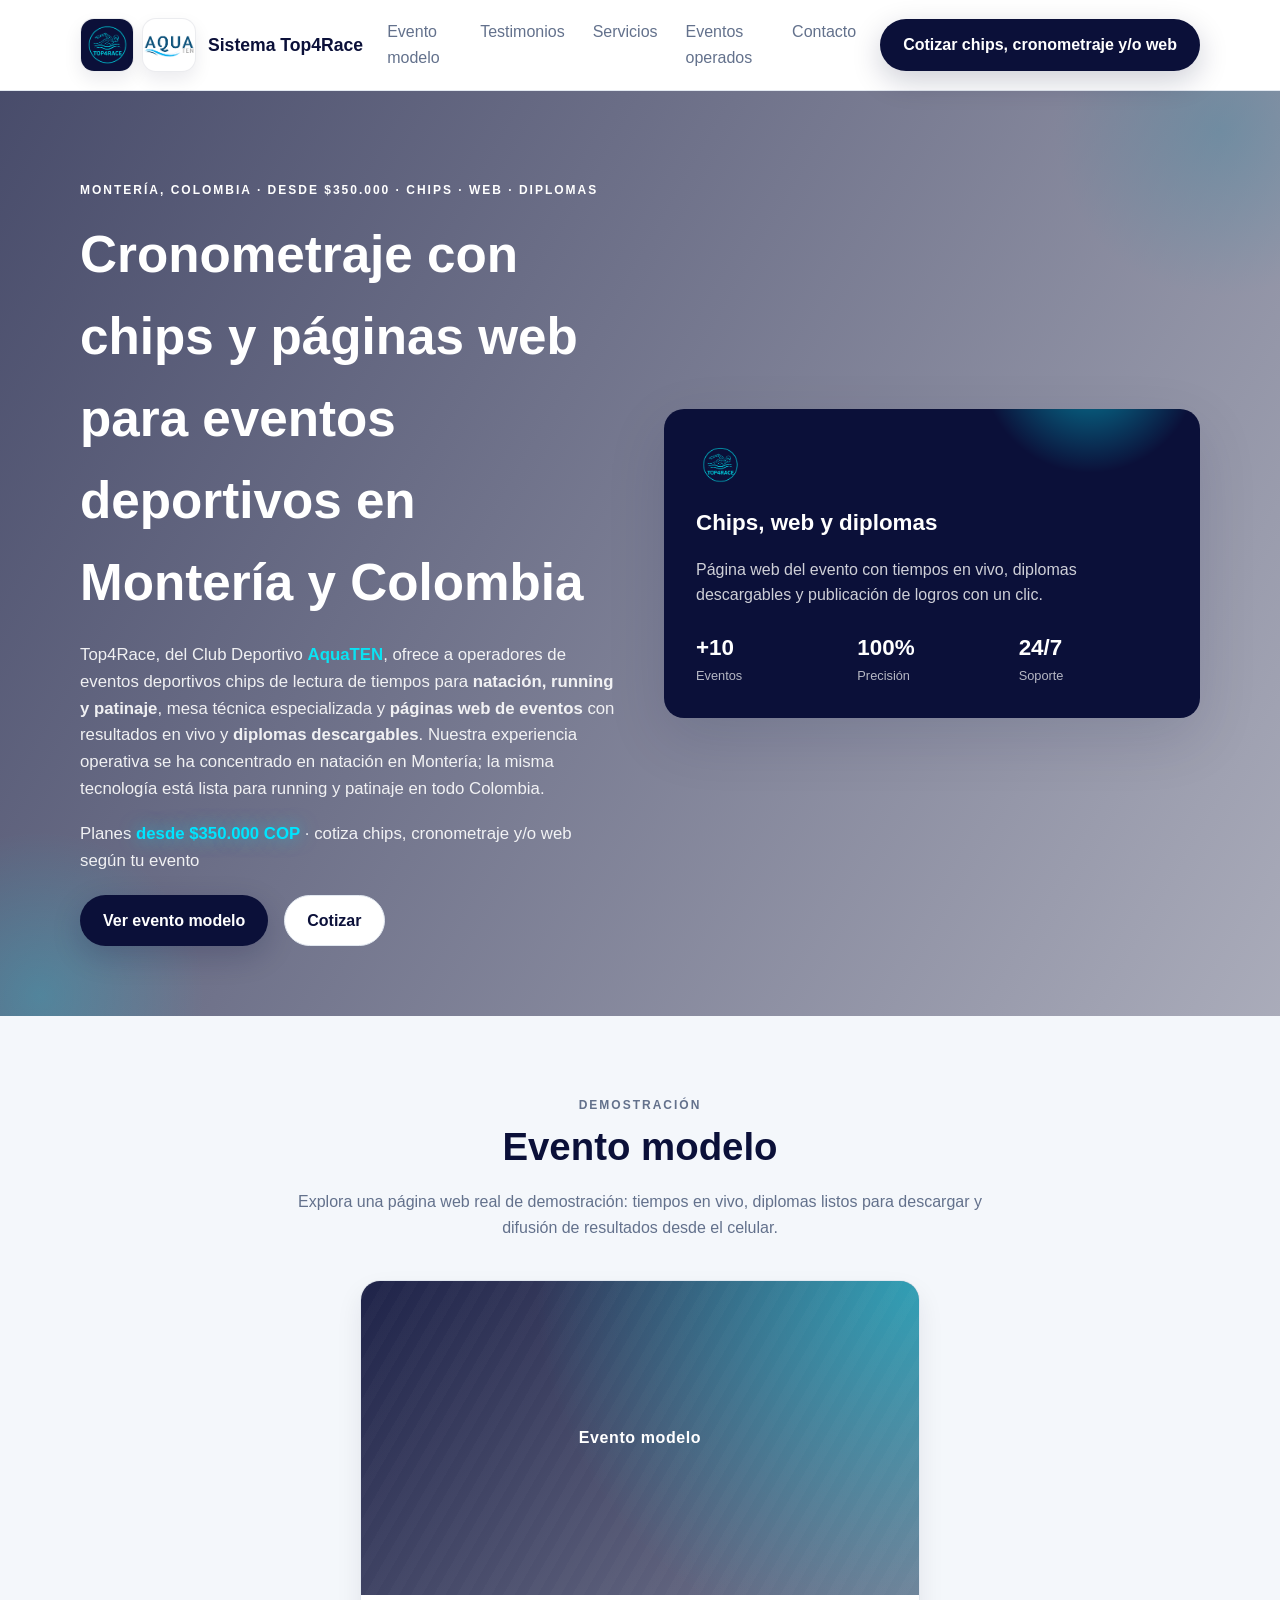
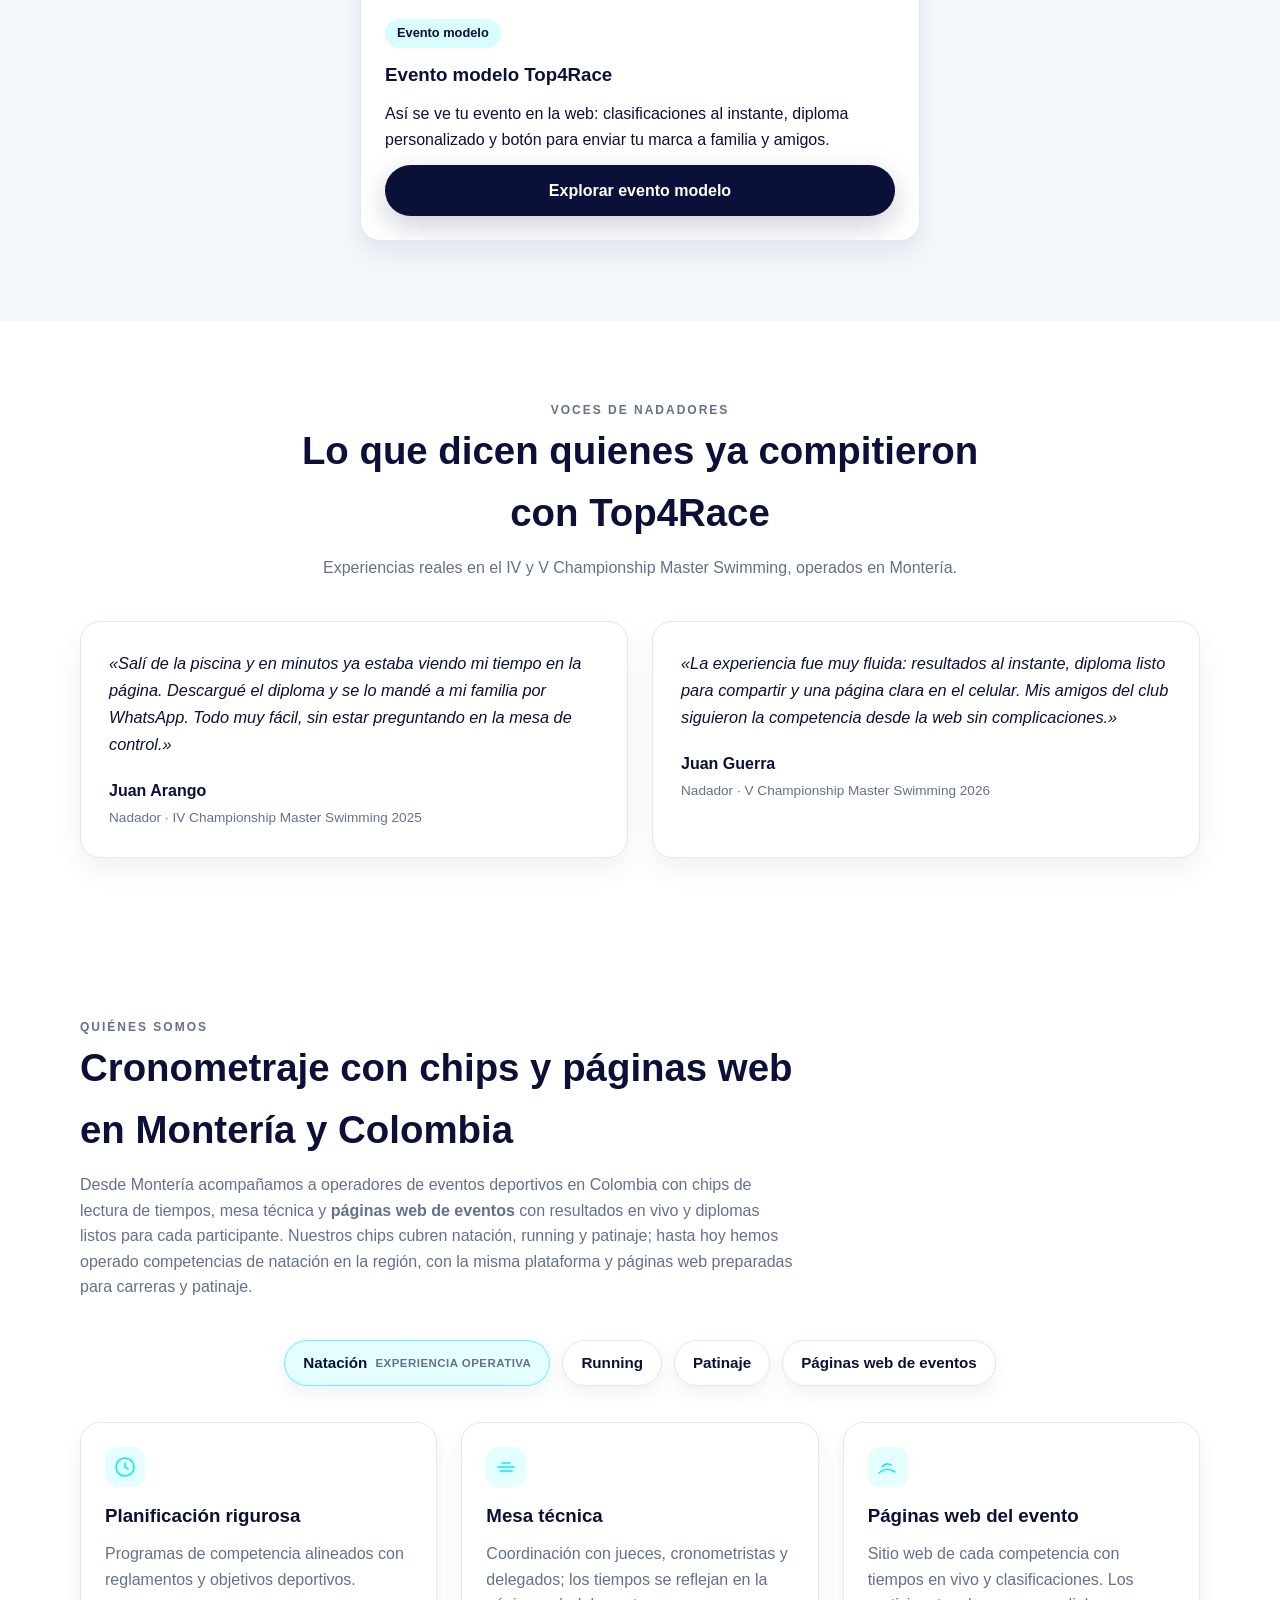
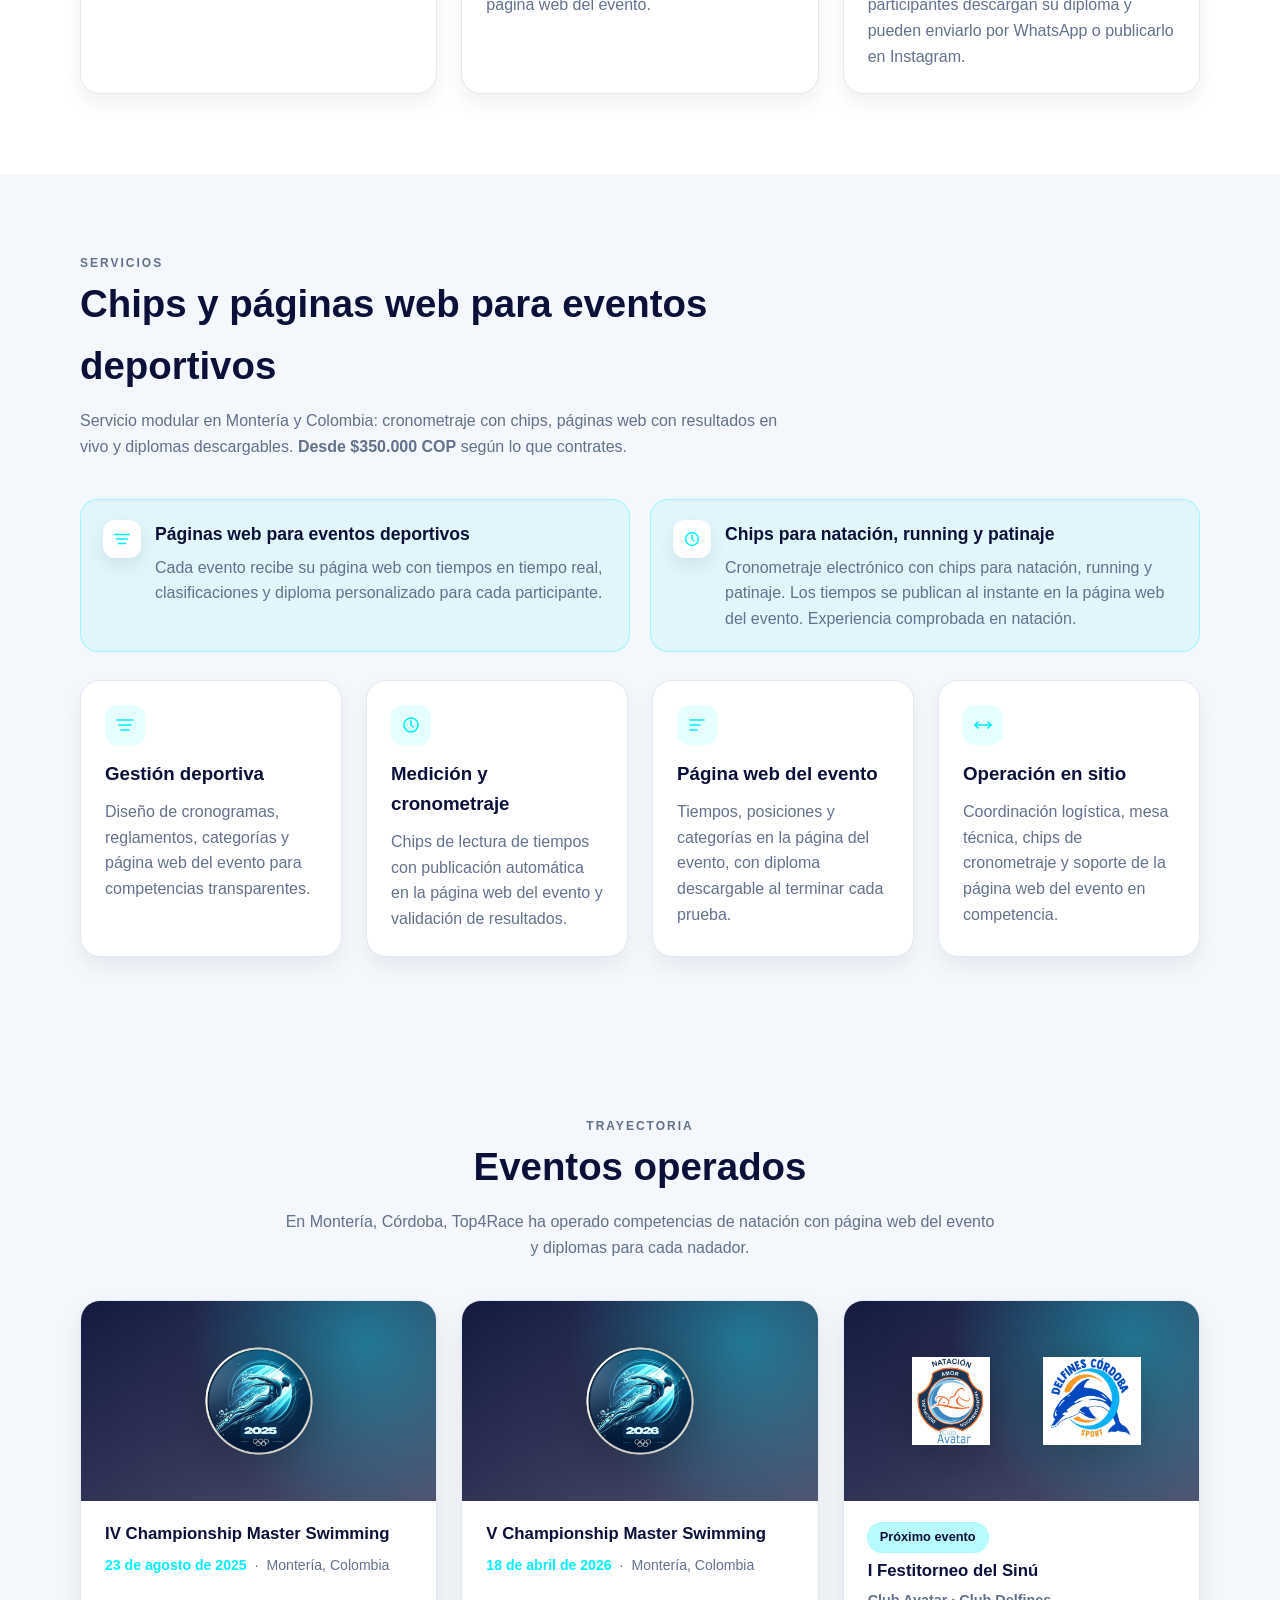
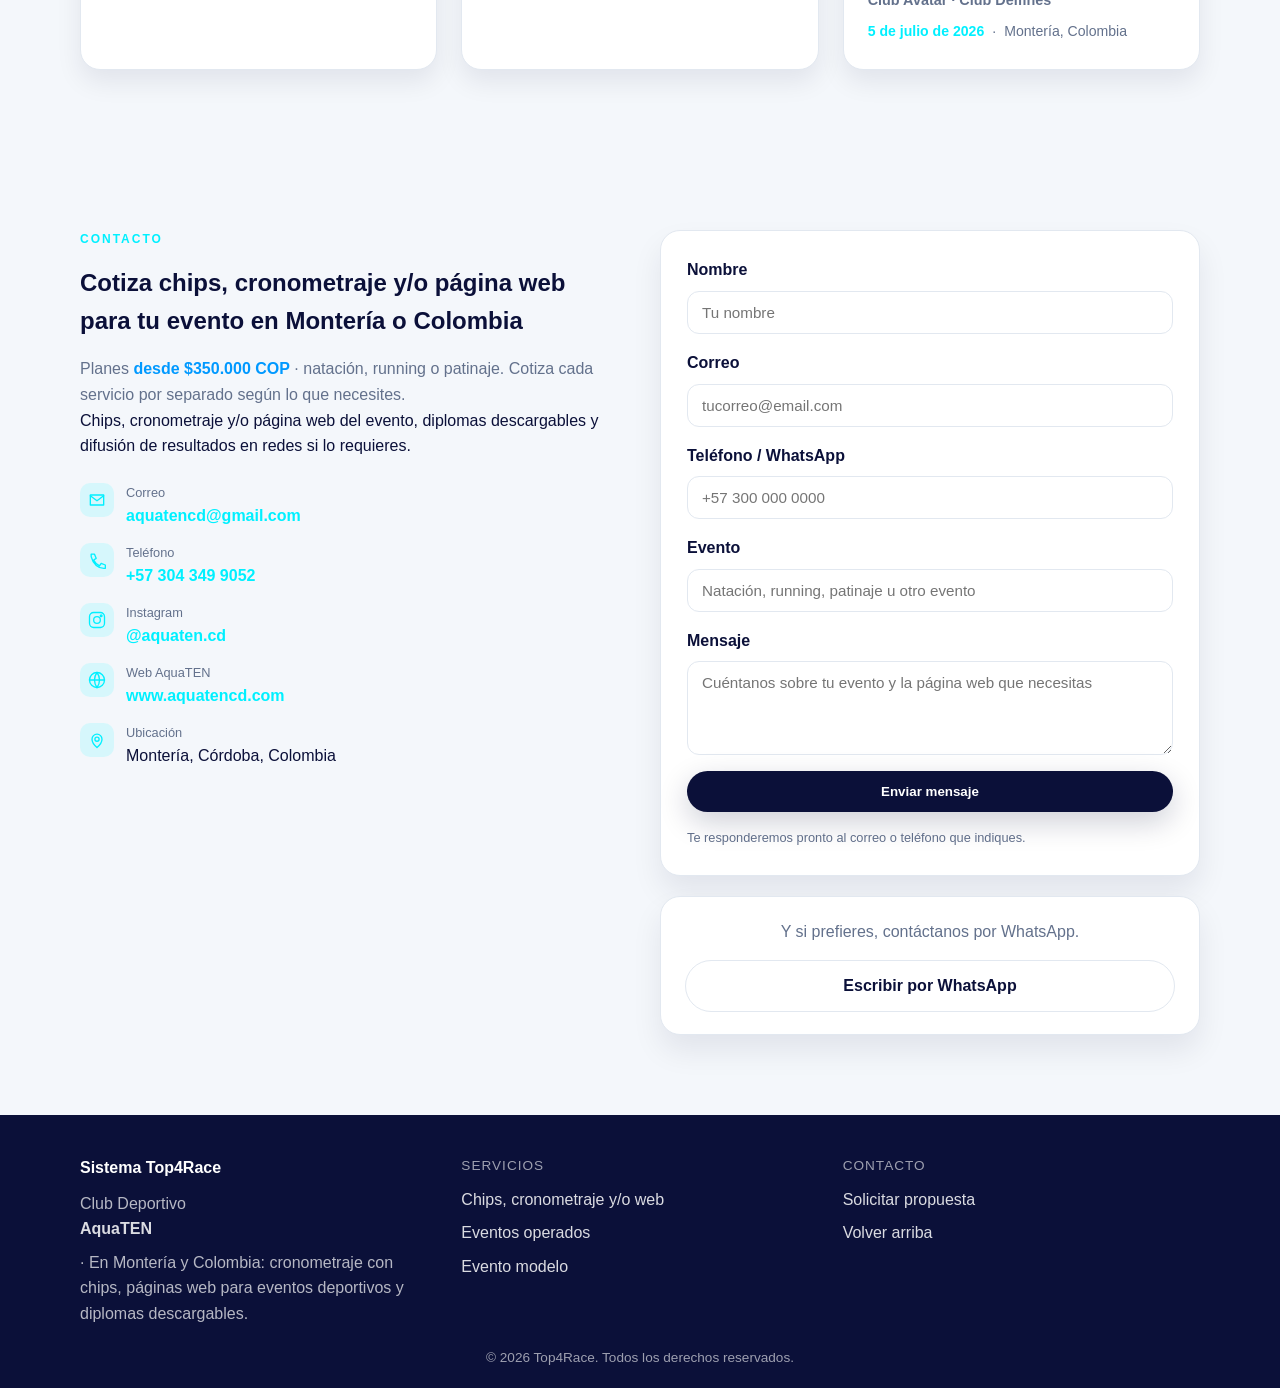
==== commit b64c62b9: "modifique por dominio" ====
--- a/index.html
+++ b/index.html
@@ -129,7 +129,7 @@
         <a href="#historial">Eventos operados</a>
         <a href="#contacto">Contacto</a>
       </nav>
-      <a class="btn whatsapp btn--header" href="https://wa.me/573043499052" target="_blank" rel="noopener">WhatsApp</a>
+      <a class="btn primary" href="#contacto">Cotizar chips, cronometraje y/o web</a>
     </div>
   </header>
 
@@ -153,8 +153,8 @@
           </p>
           <p class="price-range">Planes <strong>desde $350.000 COP</strong> · cotiza chips, cronometraje y/o web según tu evento</p>
           <div class="hero-actions">
-            <a class="btn whatsapp" href="https://wa.me/573043499052?text=Hola%2C%20quiero%20cotizar%20Top4Race%20para%20mi%20evento" target="_blank" rel="noopener">Cotizar por WhatsApp</a>
-            <a class="btn ghost" href="#eventos">Ver evento modelo</a>
+            <a class="btn primary" href="#eventos">Ver evento modelo</a>
+            <a class="btn ghost" href="#contacto">Cotizar</a>
           </div>
         </div>
         <div class="hero-card" role="presentation">
@@ -560,17 +560,12 @@
             Mensaje
             <textarea name="message" rows="4" placeholder="Cuéntanos sobre tu evento y la página web que necesitas" required></textarea>
           </label>
-          <button class="btn ghost" type="submit">Enviar mensaje</button>
-          <p class="form-note">También puedes escribirnos directo por WhatsApp abajo.</p>
+          <button class="btn primary" type="submit">Enviar mensaje</button>
+          <p class="form-note">Te responderemos pronto al correo o teléfono que indiques.</p>
         </form>
         <div class="contact-whatsapp">
           <p>Y si prefieres, contáctanos por WhatsApp.</p>
-          <a class="btn whatsapp" href="https://wa.me/573043499052" target="_blank" rel="noopener">
-            <svg viewBox="0 0 24 24" width="22" height="22" fill="currentColor" aria-hidden="true">
-              <path d="M17.472 14.382c-.297-.149-1.758-.867-2.03-.967-.273-.099-.471-.148-.67.15-.197.297-.767.966-.94 1.164-.173.199-.347.223-.644.075-.297-.15-1.255-.463-2.39-1.475-.883-.788-1.48-1.761-1.653-2.059-.173-.297-.018-.458.13-.606.134-.133.298-.347.446-.52.149-.174.198-.298.298-.497.099-.198.05-.371-.025-.52-.075-.149-.669-1.612-.916-2.207-.242-.579-.487-.5-.669-.51-.173-.008-.371-.01-.57-.01-.198 0-.52.074-.792.372-.272.297-1.04 1.016-1.04 2.479 0 1.462 1.065 2.875 1.213 3.074.149.198 2.096 3.2 5.077 4.487.709.306 1.262.489 1.694.625.712.227 1.36.195 1.871.118.571-.085 1.758-.719 2.006-1.413.248-.694.248-1.289.173-1.413-.074-.124-.272-.198-.57-.347m-5.421 7.403h-.004a9.87 9.87 0 0 1-5.031-1.378l-.361-.214-3.741.982.998-3.648-.235-.374a9.86 9.86 0 0 1-1.51-5.26c.001-5.45 4.436-9.884 9.888-9.884 2.64 0 5.122 1.03 6.988 2.898a9.825 9.825 0 0 1 2.893 6.994c-.003 5.45-4.435 9.884-9.885 9.884m8.413-18.297A11.815 11.815 0 0 0 12.05 0C5.495 0 .16 5.335.157 11.892c0 2.096.547 4.142 1.588 5.945L.057 24l6.305-1.654a11.882 11.882 0 0 0 5.683 1.448h.005c6.554 0 11.89-5.335 11.893-11.893a11.821 11.821 0 0 0-3.48-8.413z"/>
-            </svg>
-            Escribir por WhatsApp
-          </a>
+          <a class="btn ghost" href="https://wa.me/573043499052" target="_blank" rel="noopener">Escribir por WhatsApp</a>
         </div>
         </div>
       </div>
@@ -592,7 +587,6 @@
       <div>
         <span class="footer-label">Contacto</span>
         <a href="#contacto">Solicitar propuesta</a>
-        <a href="https://wa.me/573043499052" target="_blank" rel="noopener">WhatsApp</a>
         <a href="#inicio">Volver arriba</a>
       </div>
     </div>
--- a/style.css
+++ b/style.css
@@ -1171,17 +1171,21 @@
   padding: 22px 24px;
   border-radius: var(--radius);
   border: 1px solid var(--border);
-  background: rgba(37, 211, 102, 0.06);
+  background: var(--white);
+  box-shadow: 0 16px 30px rgba(11, 16, 57, 0.08);
 }
 
 .contact-whatsapp p {
   margin: 0 0 16px;
-  color: var(--primary);
-  font-weight: 600;
+  color: var(--muted);
+  font-weight: 500;
+}
+
+.contact-whatsapp .btn {
+  width: 100%;
 }
 
 .btn.whatsapp {
-  width: 100%;
   gap: 10px;
   background: #25d366;
   color: #fff;
@@ -1195,19 +1199,25 @@
   color: #fff;
 }
 
-.btn--header {
-  padding: 10px 18px;
-  font-size: 0.9rem;
-}
-
 .price-range {
   margin: 16px 0 0;
-  font-size: 0.95rem;
+  font-size: 1rem;
   color: var(--muted);
 }
 
 .price-range strong {
-  color: var(--primary);
+  color: #0099ff;
+  font-weight: 800;
+}
+
+.video-hero .hero-copy .price-range {
+  color: rgba(255, 255, 255, 0.9);
+  font-size: 1.05rem;
+}
+
+.video-hero .hero-copy .price-range strong {
+  color: #00e5ff;
+  text-shadow: 0 0 18px rgba(0, 229, 255, 0.55);
 }
 
 .hero-copy .price-range {
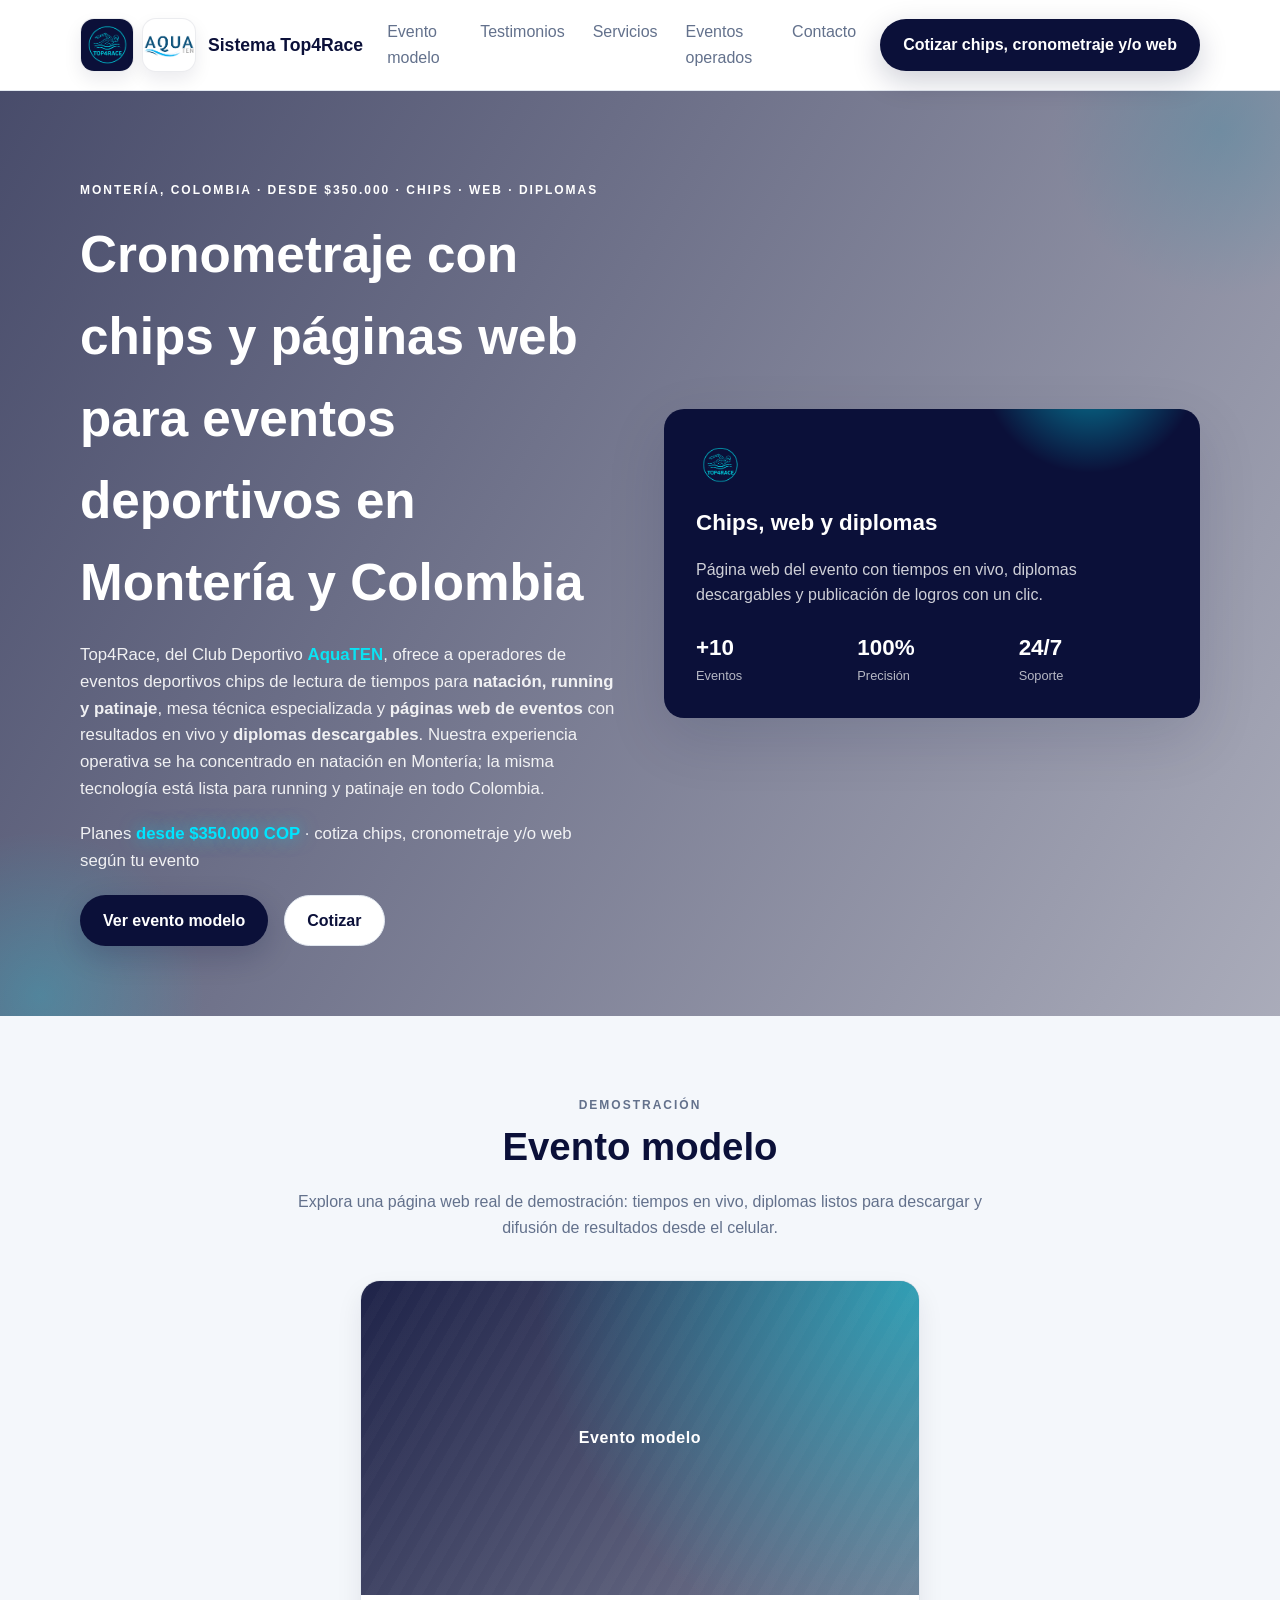
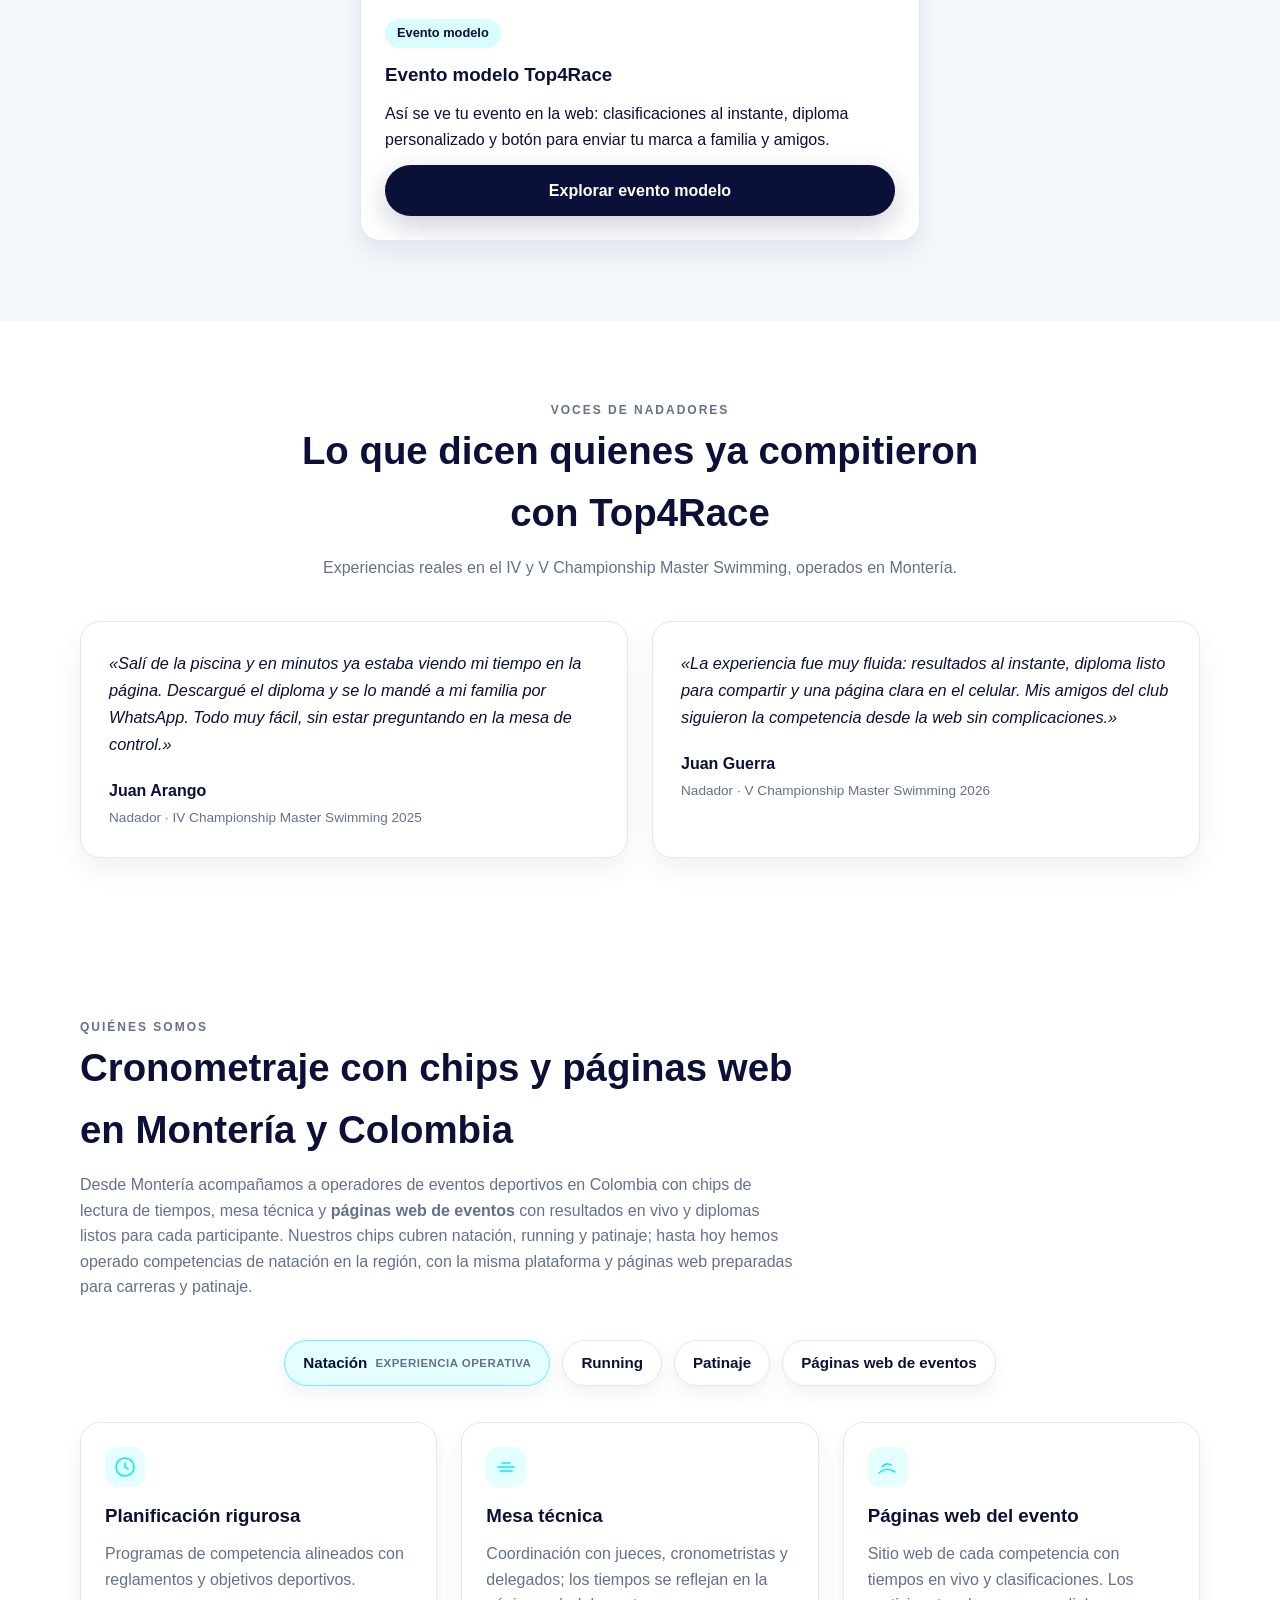
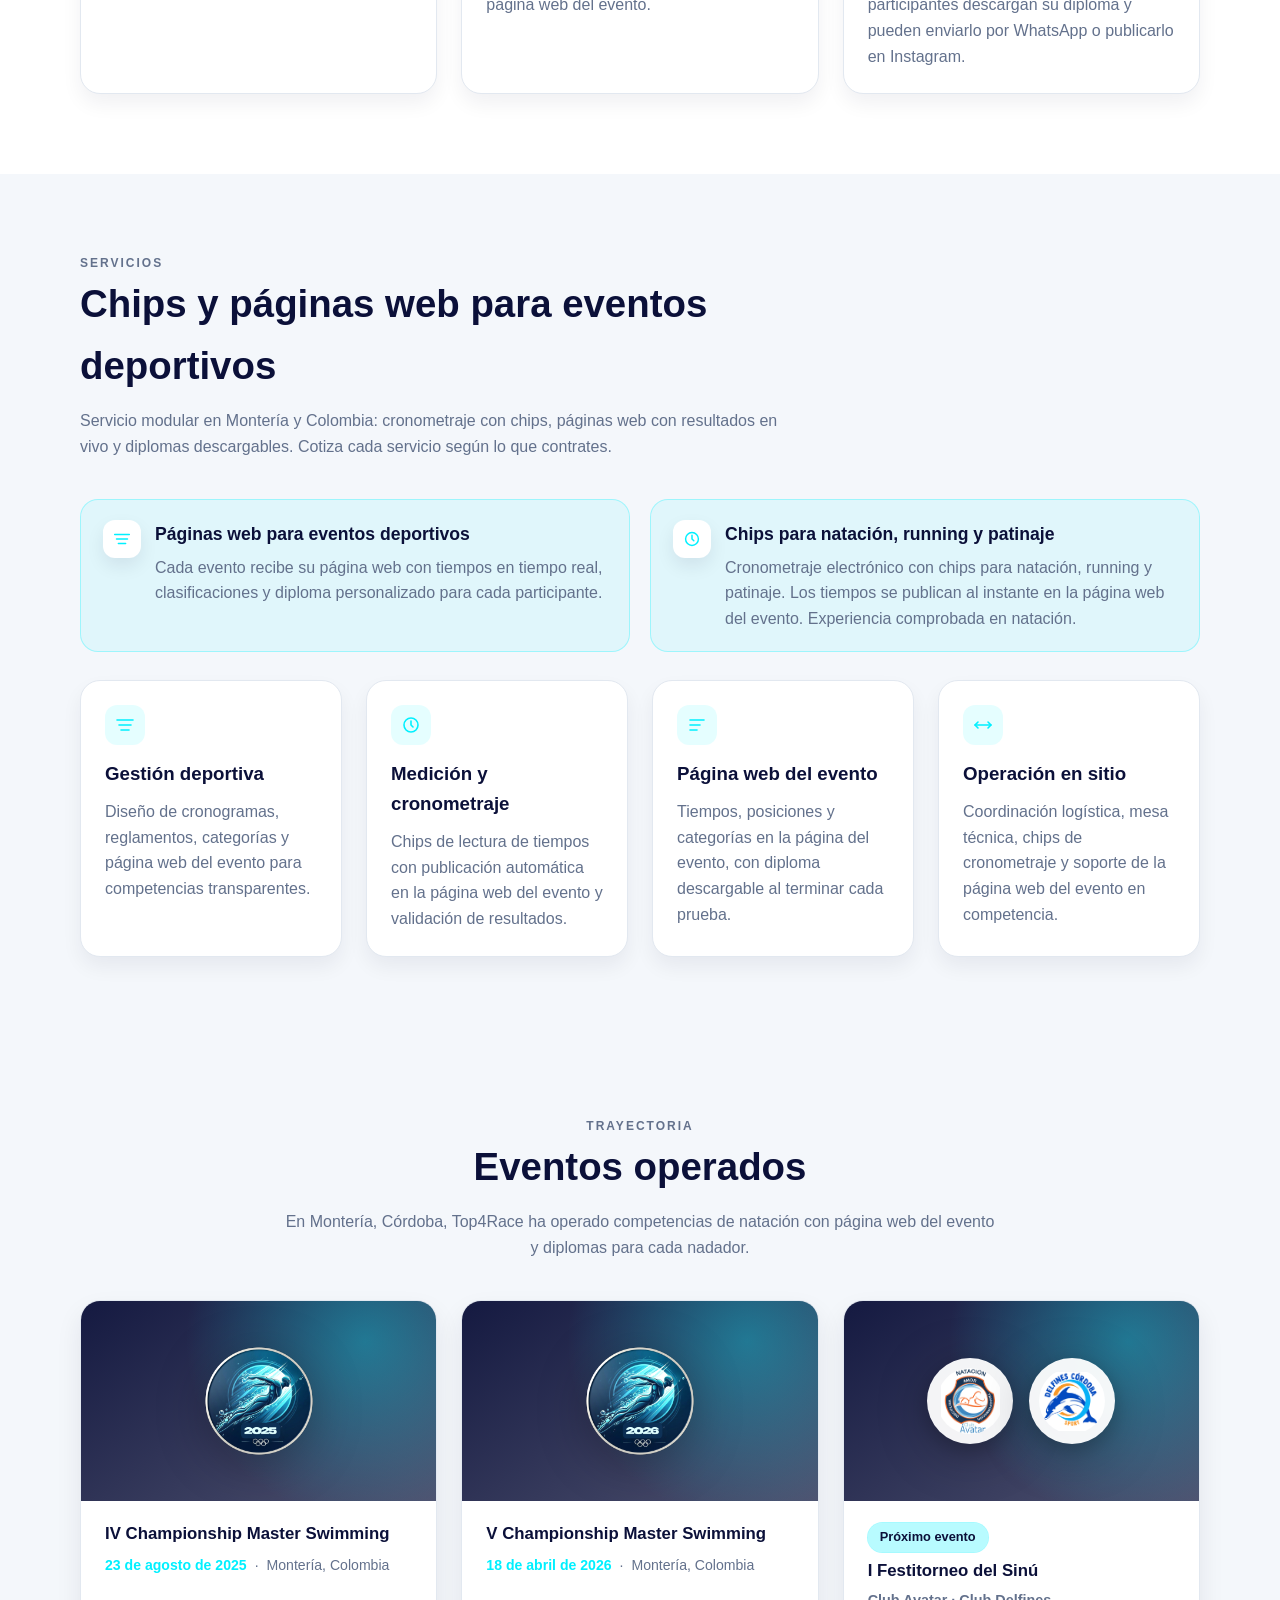
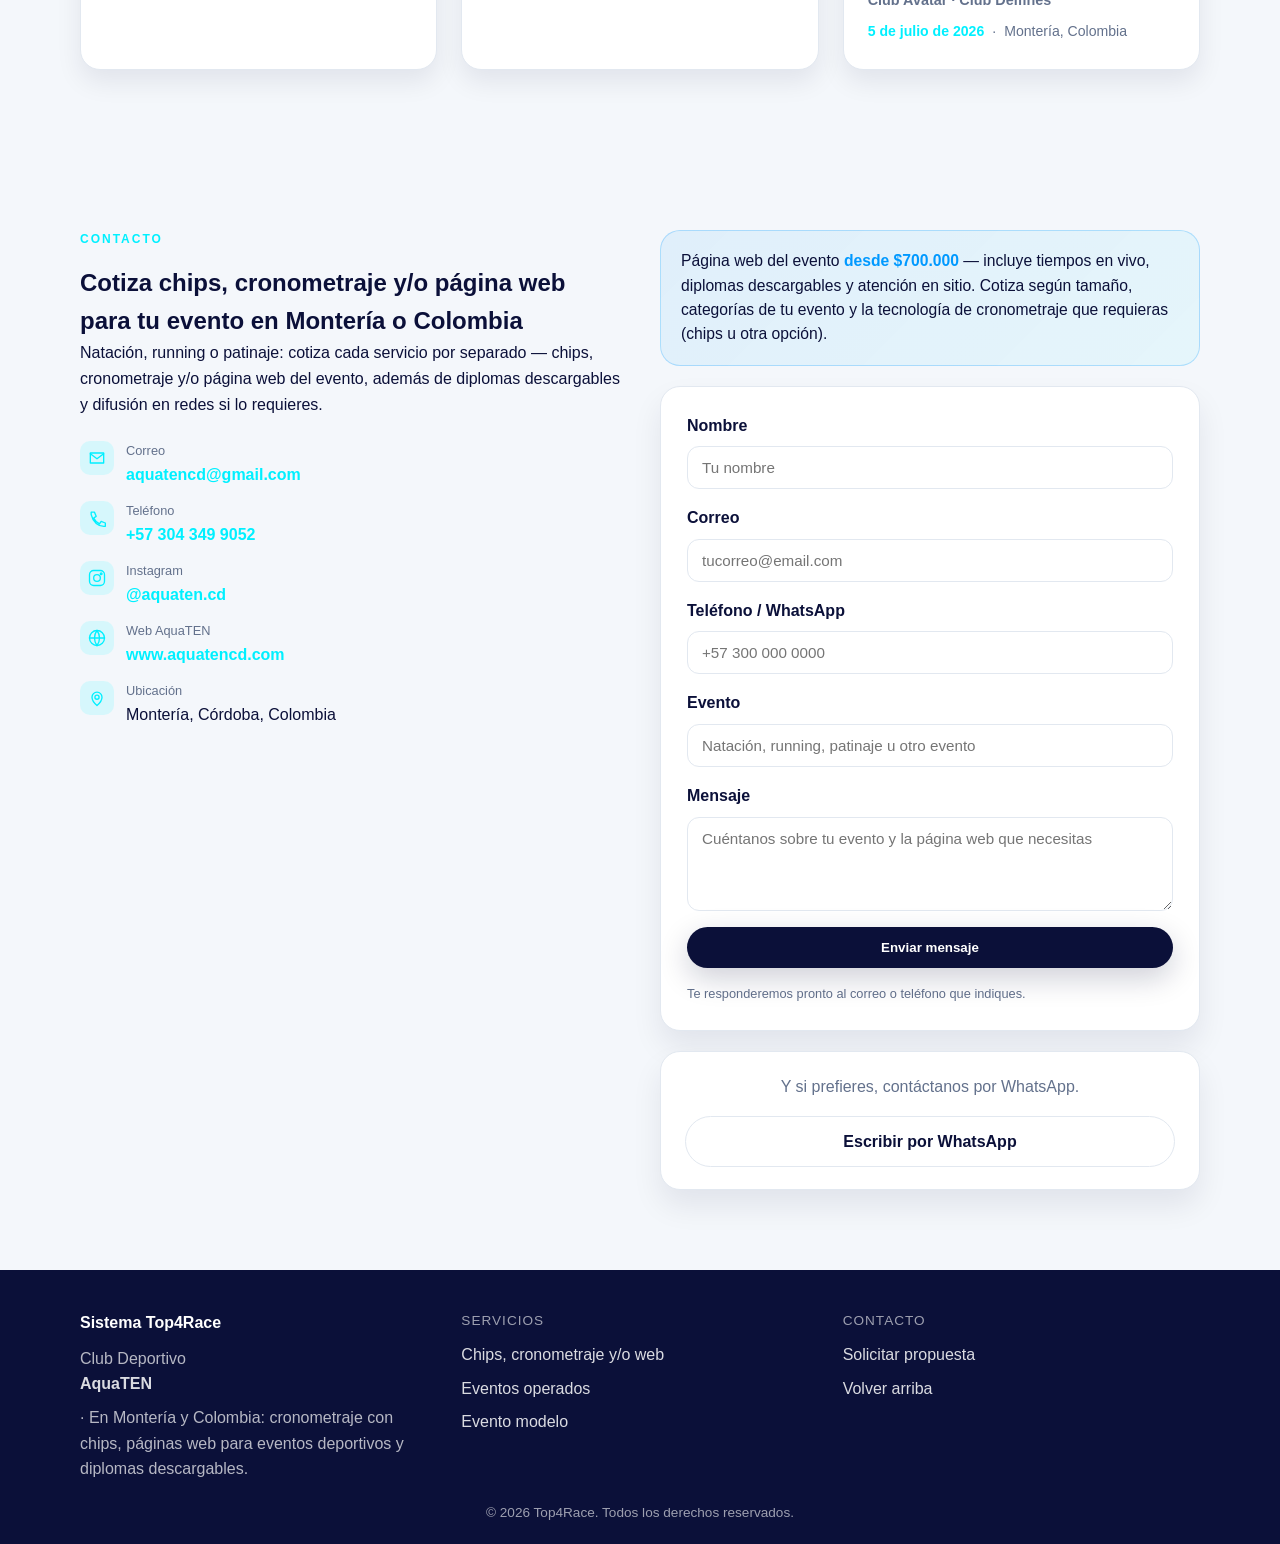
==== commit 128960ee: "modifique por dominio" ====
--- a/index.html
+++ b/index.html
@@ -299,7 +299,7 @@
         <div class="section-heading">
           <p class="eyebrow">Servicios</p>
           <h2>Chips y páginas web para eventos deportivos</h2>
-          <p>Servicio modular en Montería y Colombia: cronometraje con chips, páginas web con resultados en vivo y diplomas descargables. <strong>Desde $350.000 COP</strong> según lo que contrates.</p>
+          <p>Servicio modular en Montería y Colombia: cronometraje con chips, páginas web con resultados en vivo y diplomas descargables. Cotiza cada servicio según lo que contrates.</p>
         </div>
         <div class="service-highlights">
           <div class="highlight-card">
@@ -458,8 +458,7 @@
         <div>
           <p class="eyebrow">Contacto</p>
           <h2>Cotiza chips, cronometraje y/o página web para tu evento en Montería o Colombia</h2>
-          <p class="price-range">Planes <strong>desde $350.000 COP</strong> · natación, running o patinaje. Cotiza cada servicio por separado según lo que necesites.</p>
-          <p>Chips, cronometraje y/o página web del evento, diplomas descargables y difusión de resultados en redes si lo requieres.</p>
+          <p>Natación, running o patinaje: cotiza cada servicio por separado — chips, cronometraje y/o página web del evento, además de diplomas descargables y difusión en redes si lo requieres.</p>
           <div class="contact-info">
             <div class="contact-item">
               <span class="contact-icon" aria-hidden="true">
@@ -526,6 +525,7 @@
           </div>
         </div>
         <div class="contact-form-column">
+        <p class="contact-price-anchor">Página web del evento <strong>desde $700.000</strong> — incluye tiempos en vivo, diplomas descargables y atención en sitio. Cotiza según tamaño, categorías de tu evento y la tecnología de cronometraje que requieras (chips u otra opción).</p>
         <form
           name="contacto-top4race"
           method="POST"
--- a/style.css
+++ b/style.css
@@ -779,6 +779,19 @@
   max-width: 44%;
   flex: 1 1 0;
   object-fit: contain;
+}
+
+.history-card--dual .history-logo--club {
+  width: 86px;
+  height: 86px;
+  max-width: none;
+  max-height: none;
+  flex: 0 0 auto;
+  border-radius: 50%;
+  object-fit: contain;
+  background: rgba(255, 255, 255, 0.95);
+  padding: 10px;
+  box-shadow: 0 6px 18px rgba(0, 0, 0, 0.15);
 }
 
 .history-body {
@@ -1224,6 +1237,22 @@
   margin-bottom: 4px;
 }
 
+.contact-price-anchor {
+  margin: 0;
+  padding: 18px 20px;
+  border-radius: var(--radius);
+  border: 1px solid rgba(0, 153, 255, 0.25);
+  background: linear-gradient(135deg, rgba(0, 153, 255, 0.08), rgba(0, 229, 255, 0.06));
+  font-size: 0.98rem;
+  line-height: 1.55;
+  color: var(--primary);
+}
+
+.contact-price-anchor strong {
+  color: #0099ff;
+  font-weight: 800;
+}
+
 .testimonials-grid {
   display: grid;
   grid-template-columns: repeat(auto-fit, minmax(280px, 1fr));
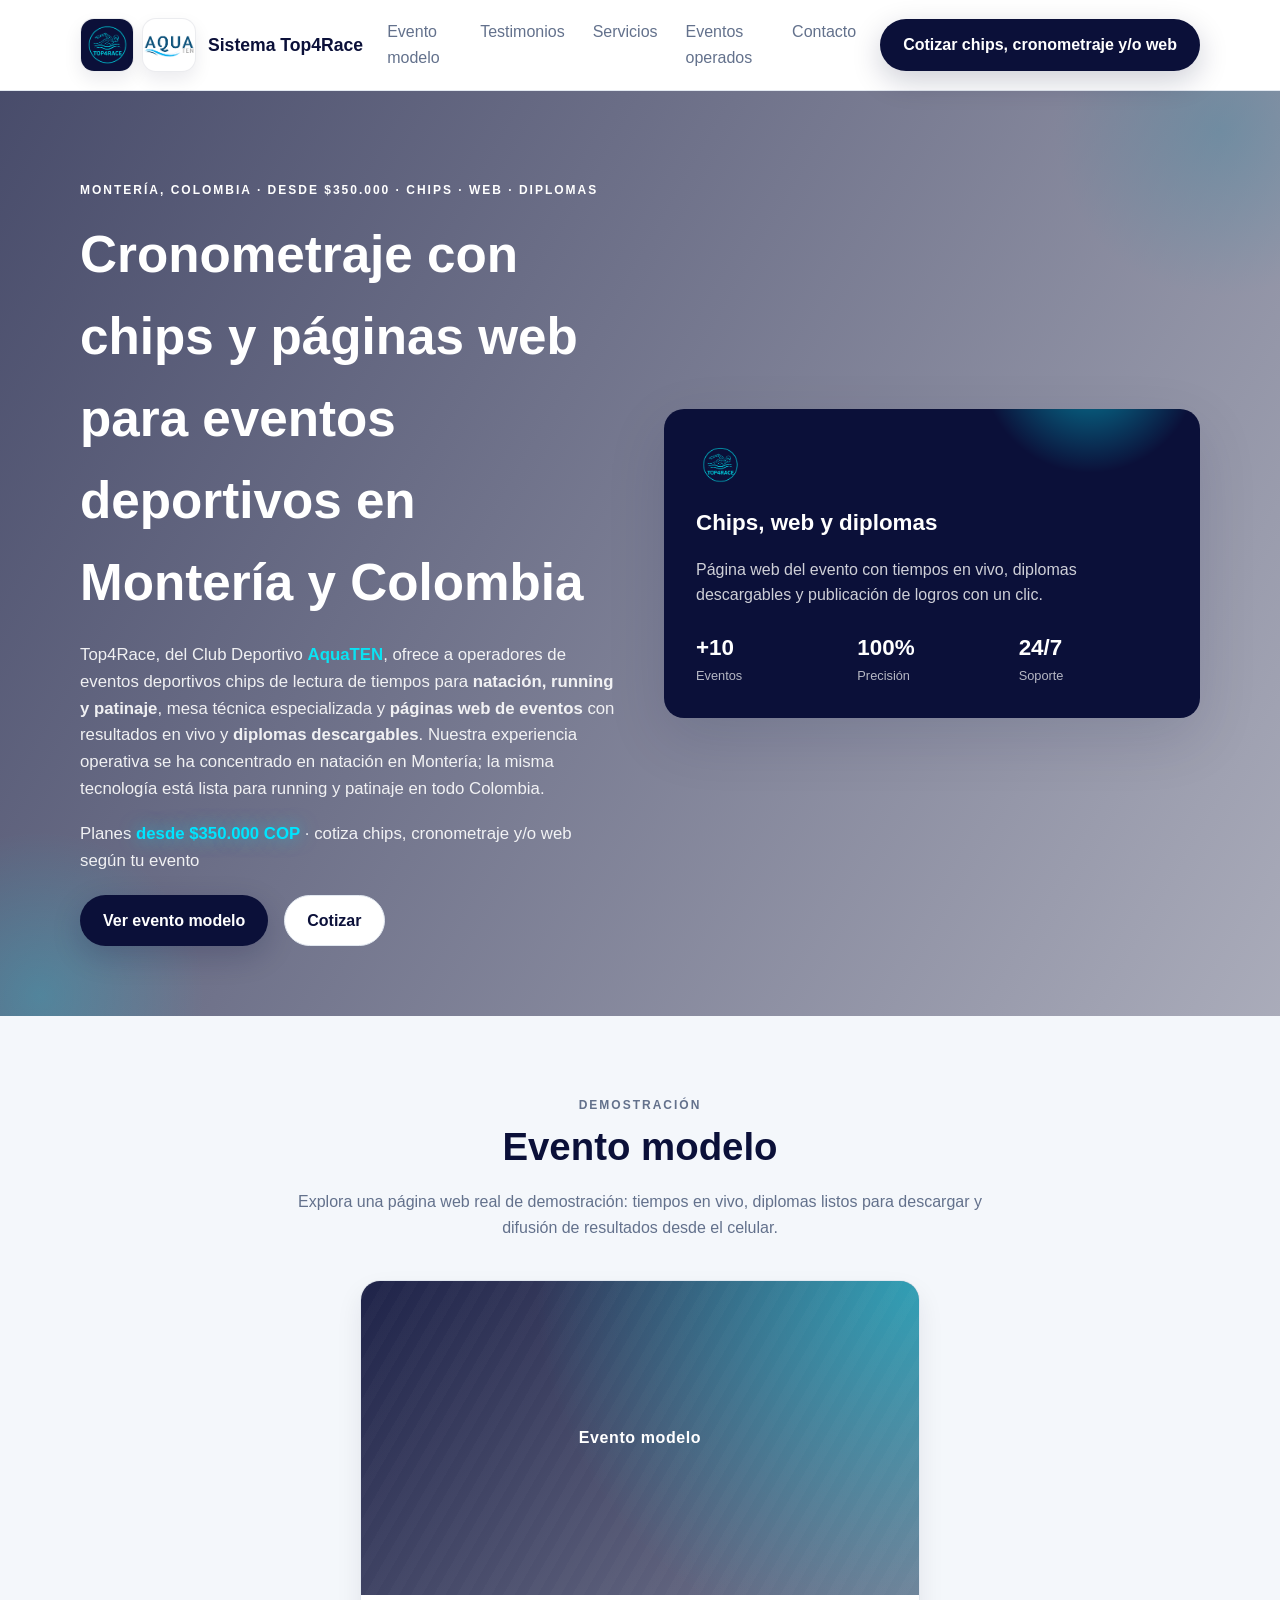
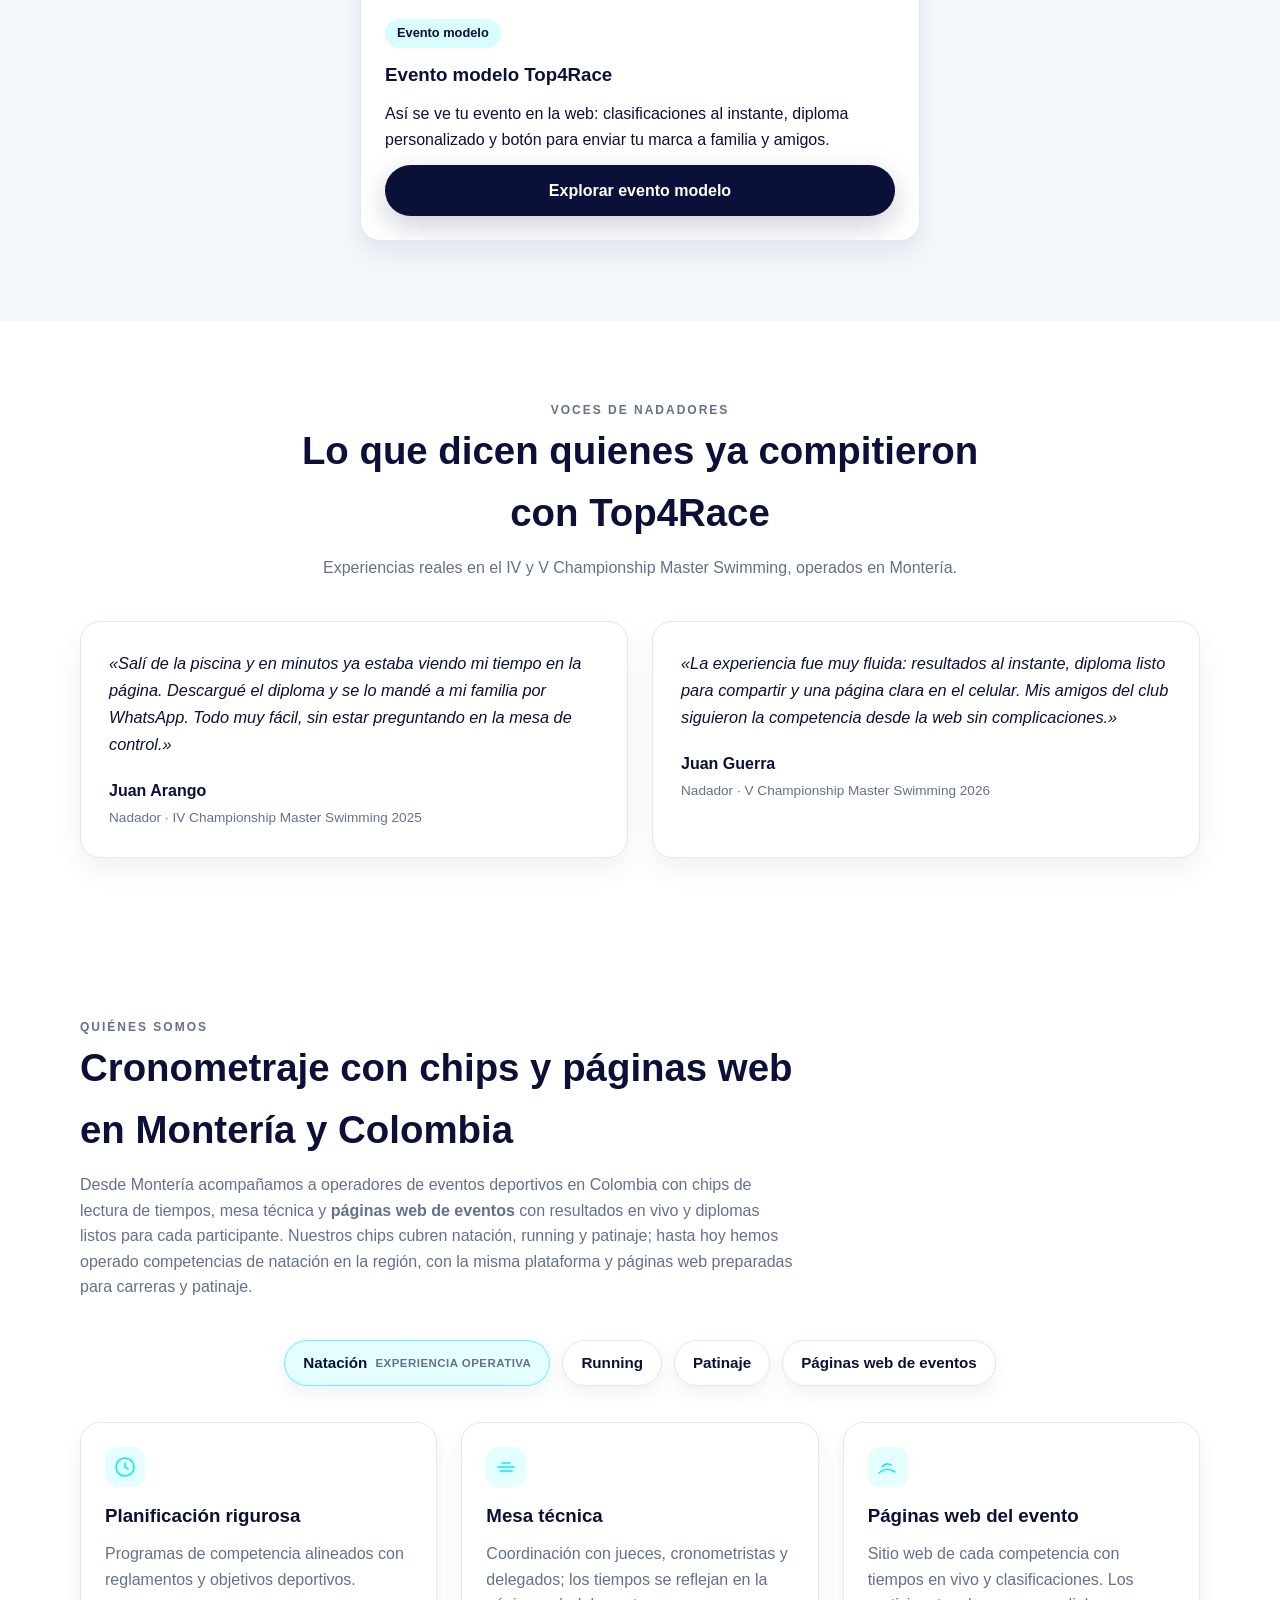
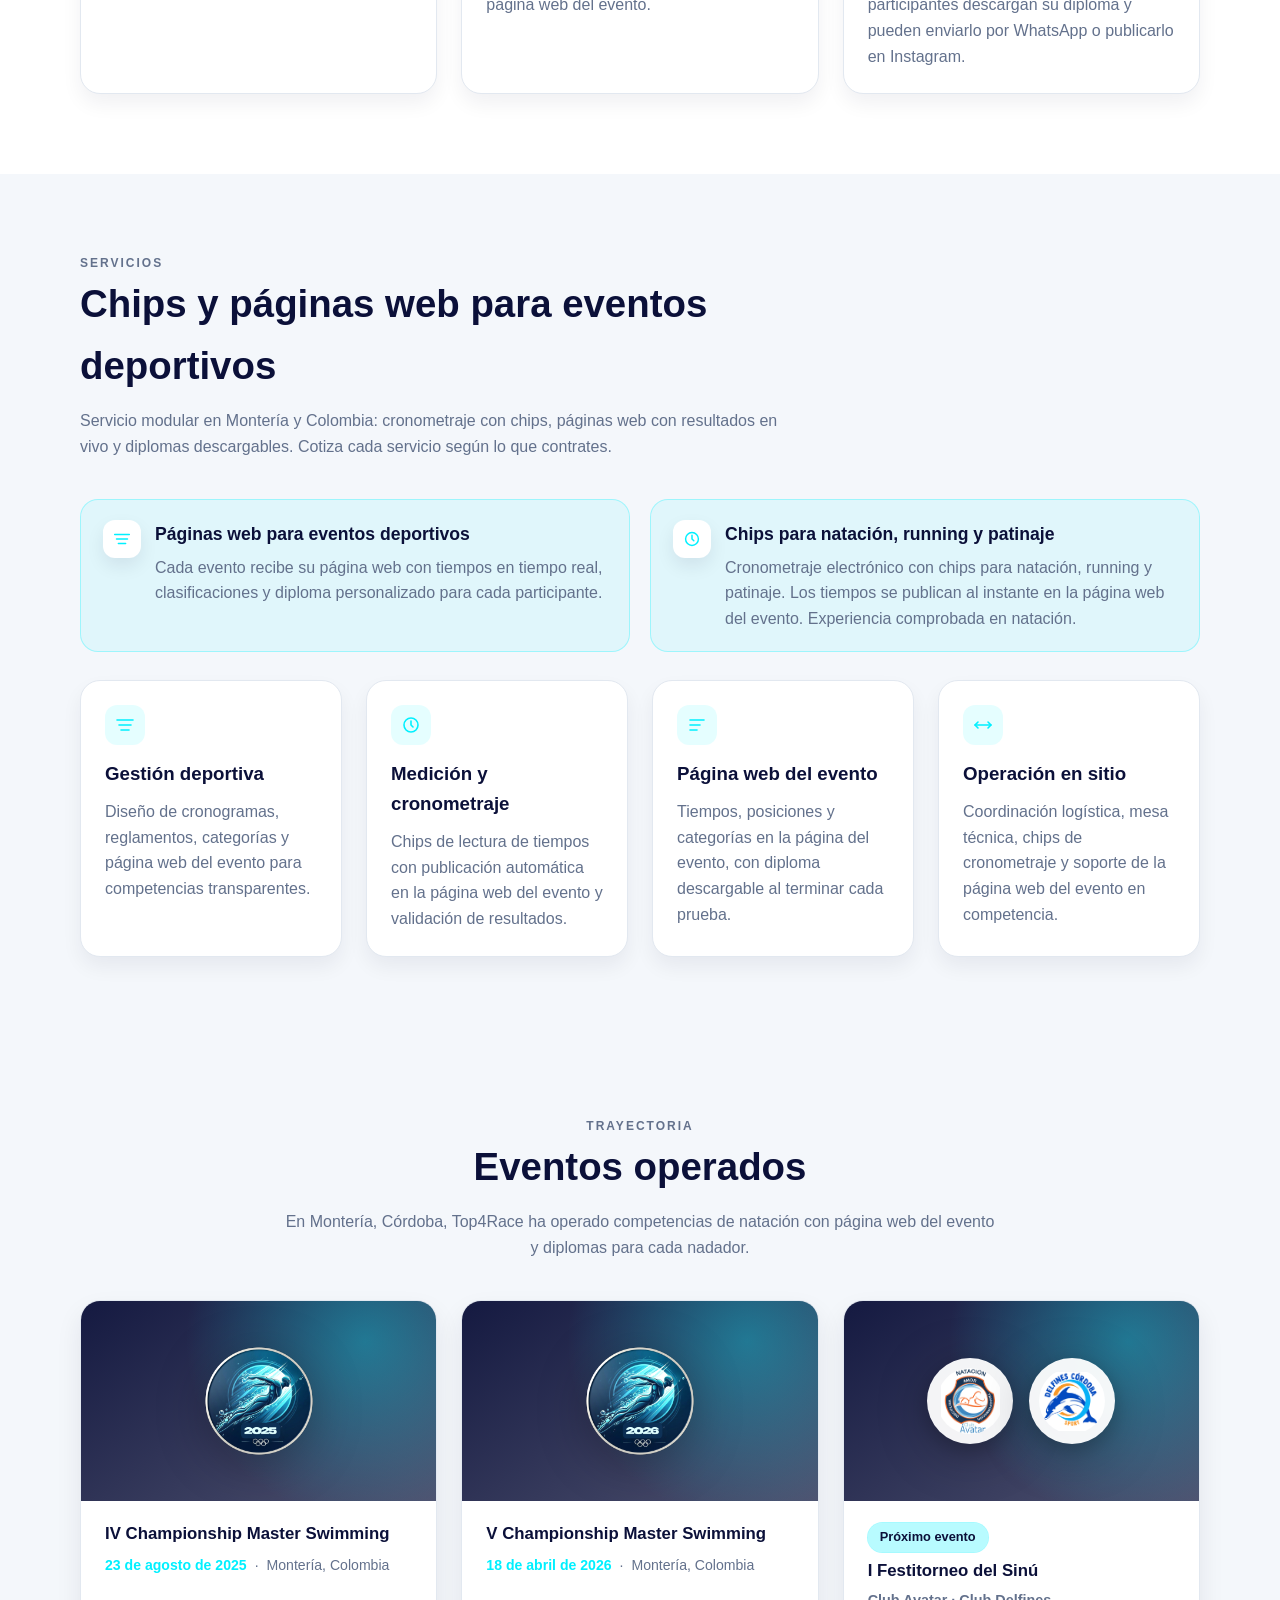
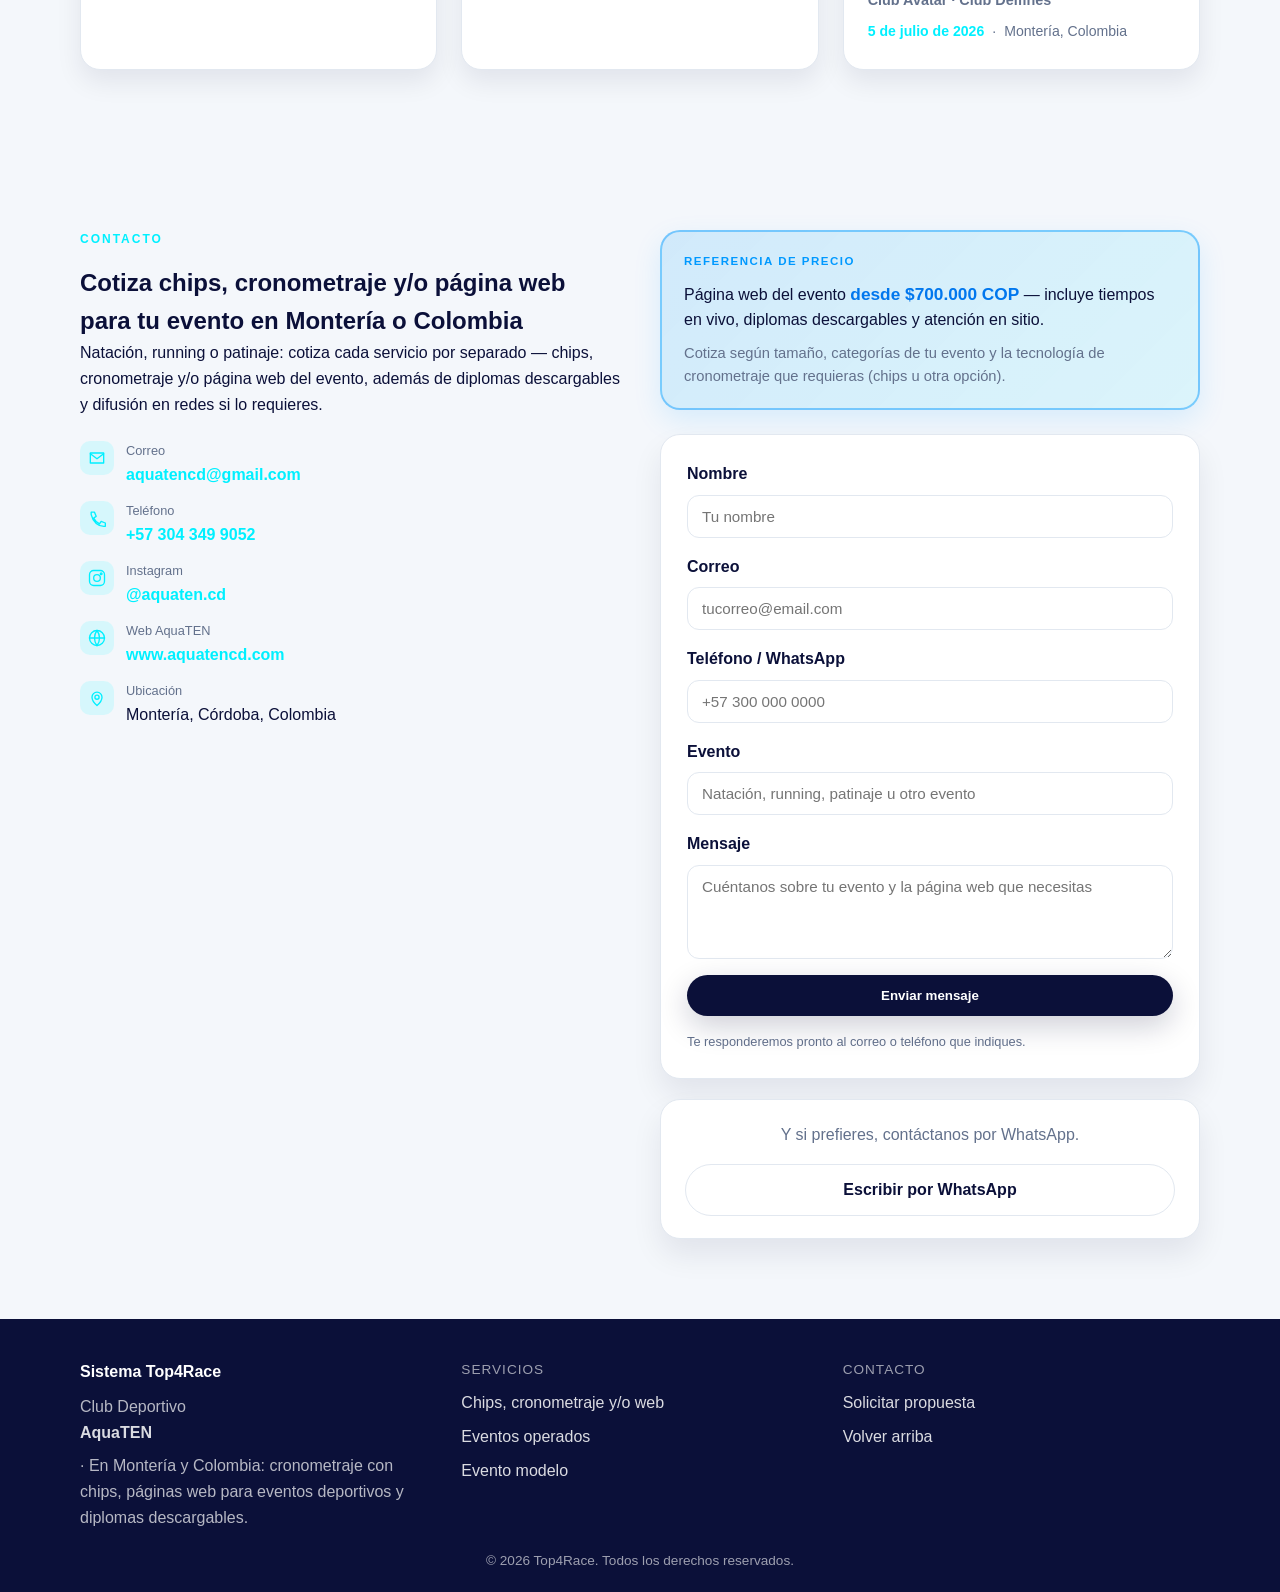
==== commit e3a24819: "modifique por dominio" ====
--- a/index.html
+++ b/index.html
@@ -525,7 +525,11 @@
           </div>
         </div>
         <div class="contact-form-column">
-        <p class="contact-price-anchor">Página web del evento <strong>desde $700.000</strong> — incluye tiempos en vivo, diplomas descargables y atención en sitio. Cotiza según tamaño, categorías de tu evento y la tecnología de cronometraje que requieras (chips u otra opción).</p>
+        <div class="contact-price-anchor" id="precio-web">
+          <span class="contact-price-label">Referencia de precio</span>
+          <p>Página web del evento <strong>desde $700.000 COP</strong> — incluye tiempos en vivo, diplomas descargables y atención en sitio.</p>
+          <p class="contact-price-note">Cotiza según tamaño, categorías de tu evento y la tecnología de cronometraje que requieras (chips u otra opción).</p>
+        </div>
         <form
           name="contacto-top4race"
           method="POST"
--- a/style.css
+++ b/style.css
@@ -1238,19 +1238,44 @@
 }
 
 .contact-price-anchor {
+  margin: 0 0 4px;
+  padding: 20px 22px;
+  border-radius: var(--radius);
+  border: 2px solid rgba(0, 153, 255, 0.45);
+  background: linear-gradient(135deg, rgba(0, 153, 255, 0.14), rgba(0, 229, 255, 0.1));
+  box-shadow: 0 10px 28px rgba(0, 153, 255, 0.12);
+}
+
+.contact-price-label {
+  display: block;
+  margin-bottom: 10px;
+  font-size: 0.72rem;
+  font-weight: 800;
+  letter-spacing: 1.5px;
+  text-transform: uppercase;
+  color: #0099ff;
+}
+
+.contact-price-anchor p {
   margin: 0;
-  padding: 18px 20px;
-  border-radius: var(--radius);
-  border: 1px solid rgba(0, 153, 255, 0.25);
-  background: linear-gradient(135deg, rgba(0, 153, 255, 0.08), rgba(0, 229, 255, 0.06));
-  font-size: 0.98rem;
+  font-size: 1rem;
   line-height: 1.55;
   color: var(--primary);
 }
 
+.contact-price-anchor p + p {
+  margin-top: 10px;
+}
+
+.contact-price-note {
+  font-size: 0.92rem !important;
+  color: var(--muted) !important;
+}
+
 .contact-price-anchor strong {
-  color: #0099ff;
+  color: #0077ee;
   font-weight: 800;
+  font-size: 1.08em;
 }
 
 .testimonials-grid {
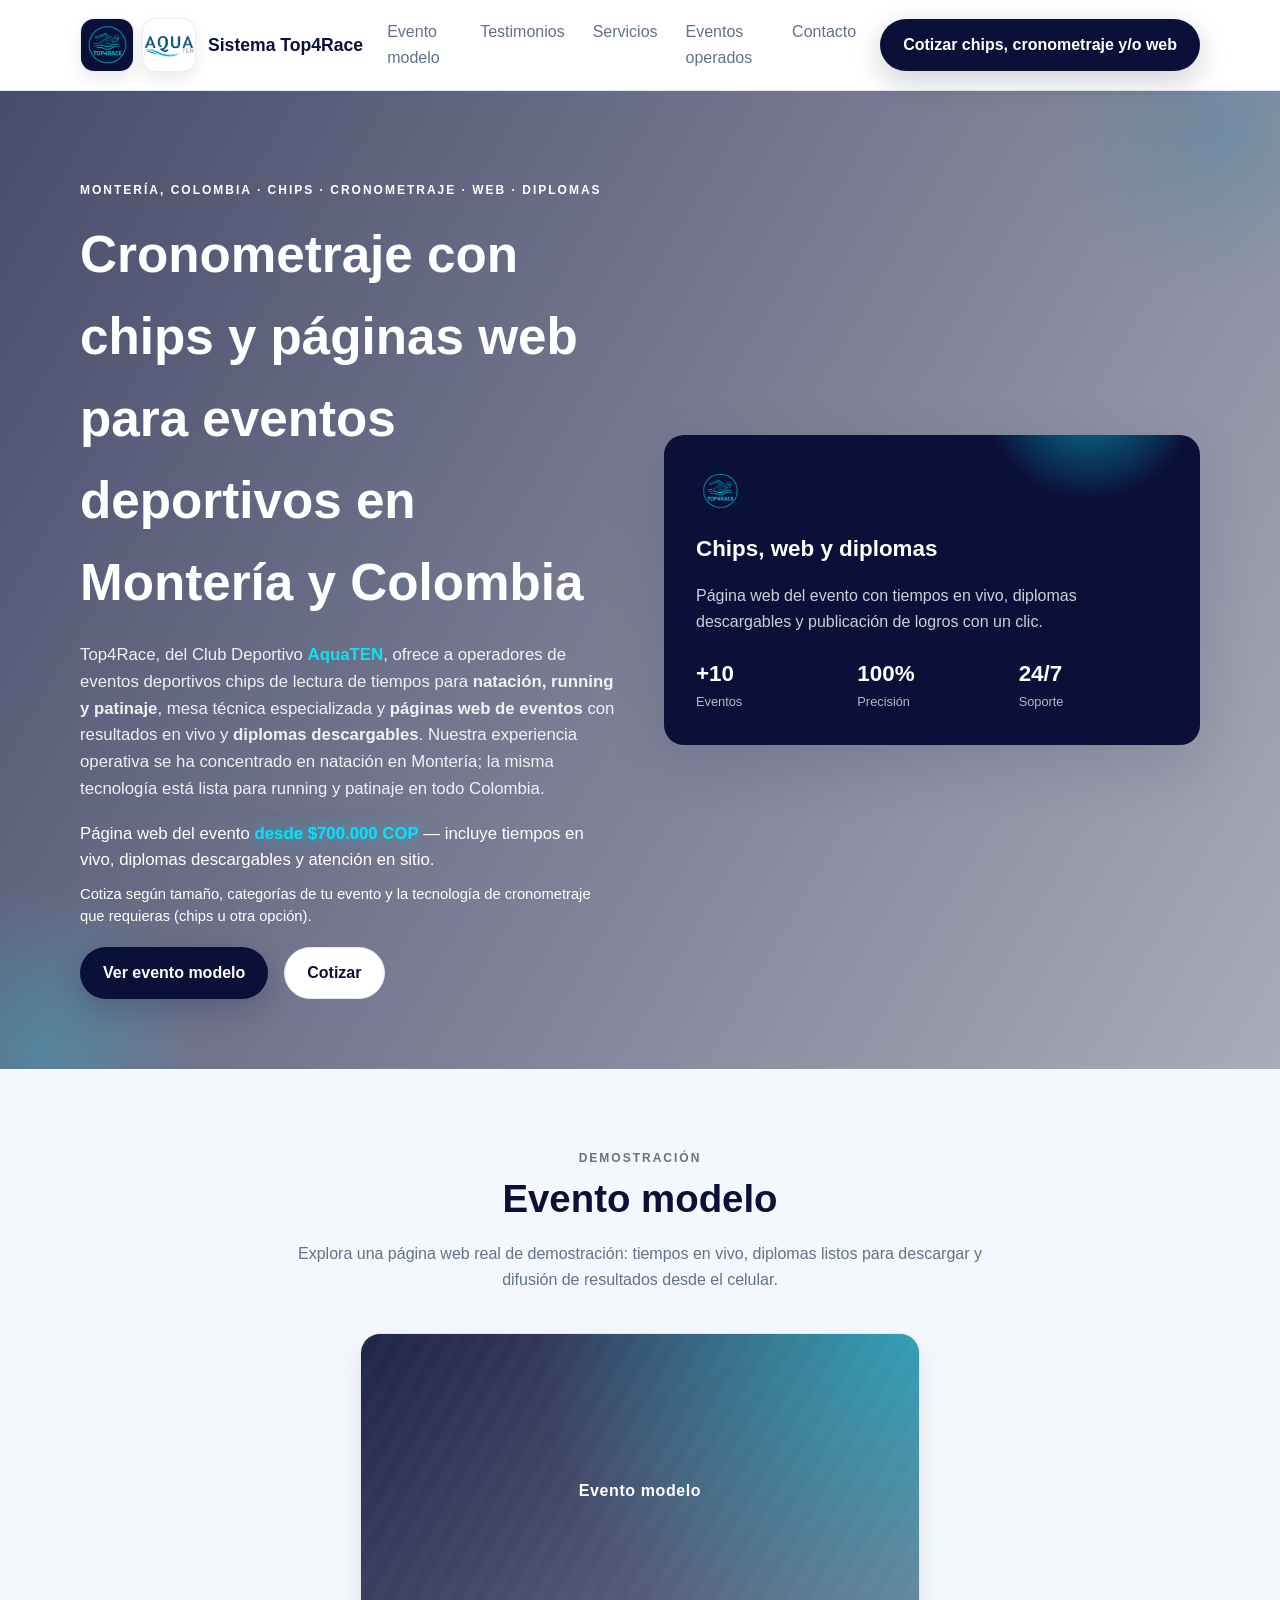
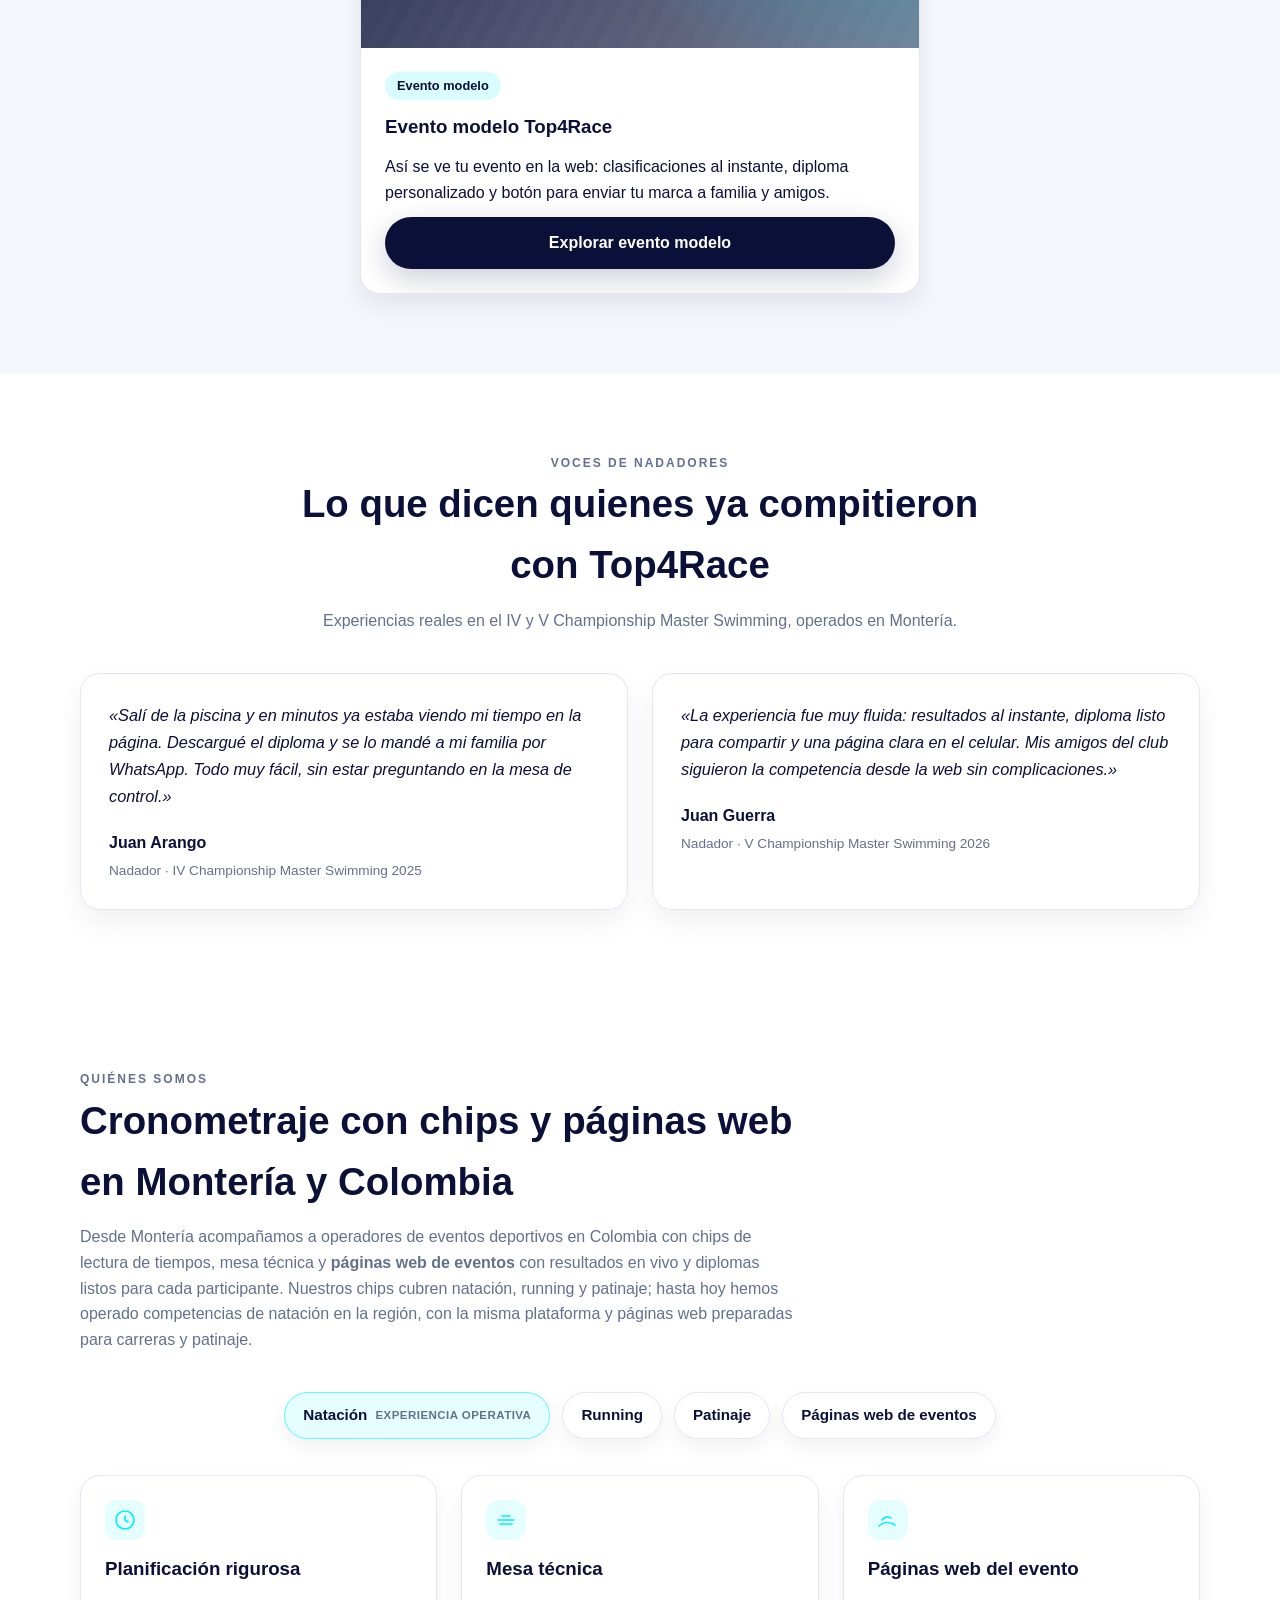
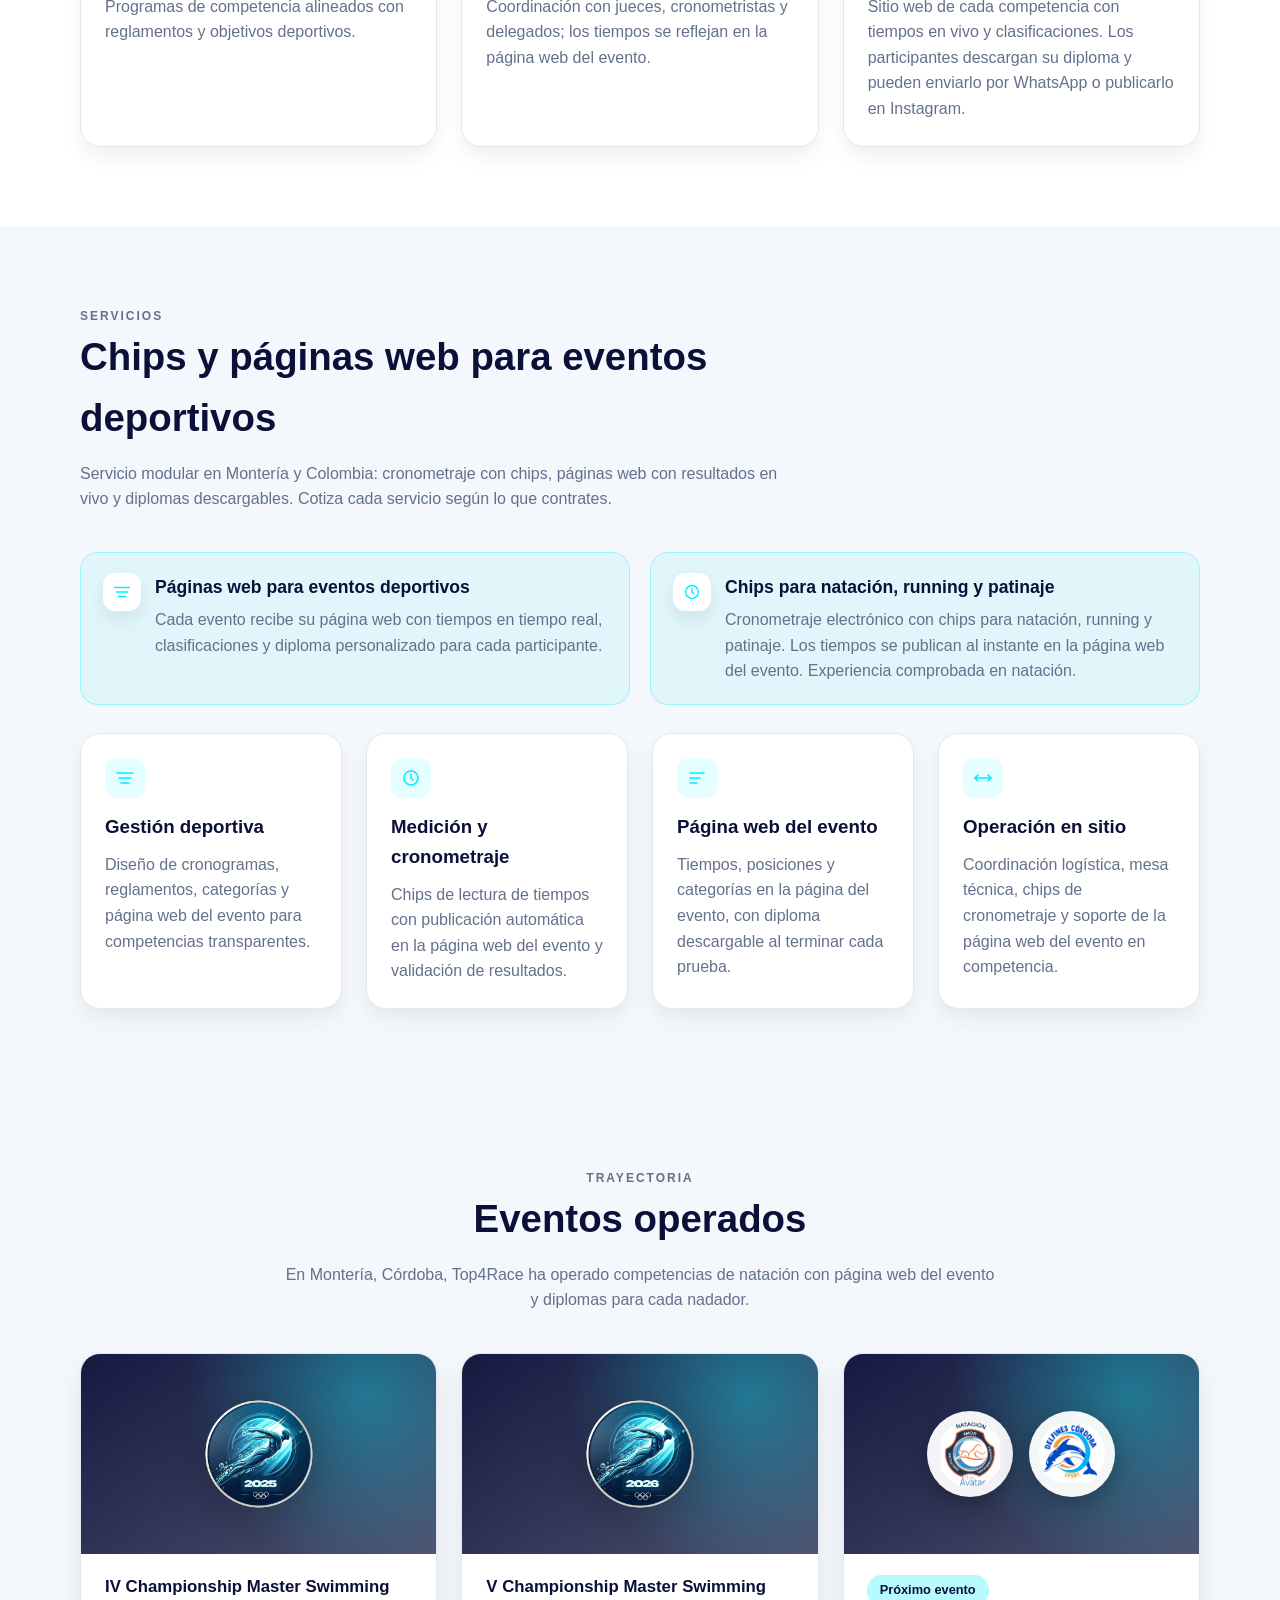
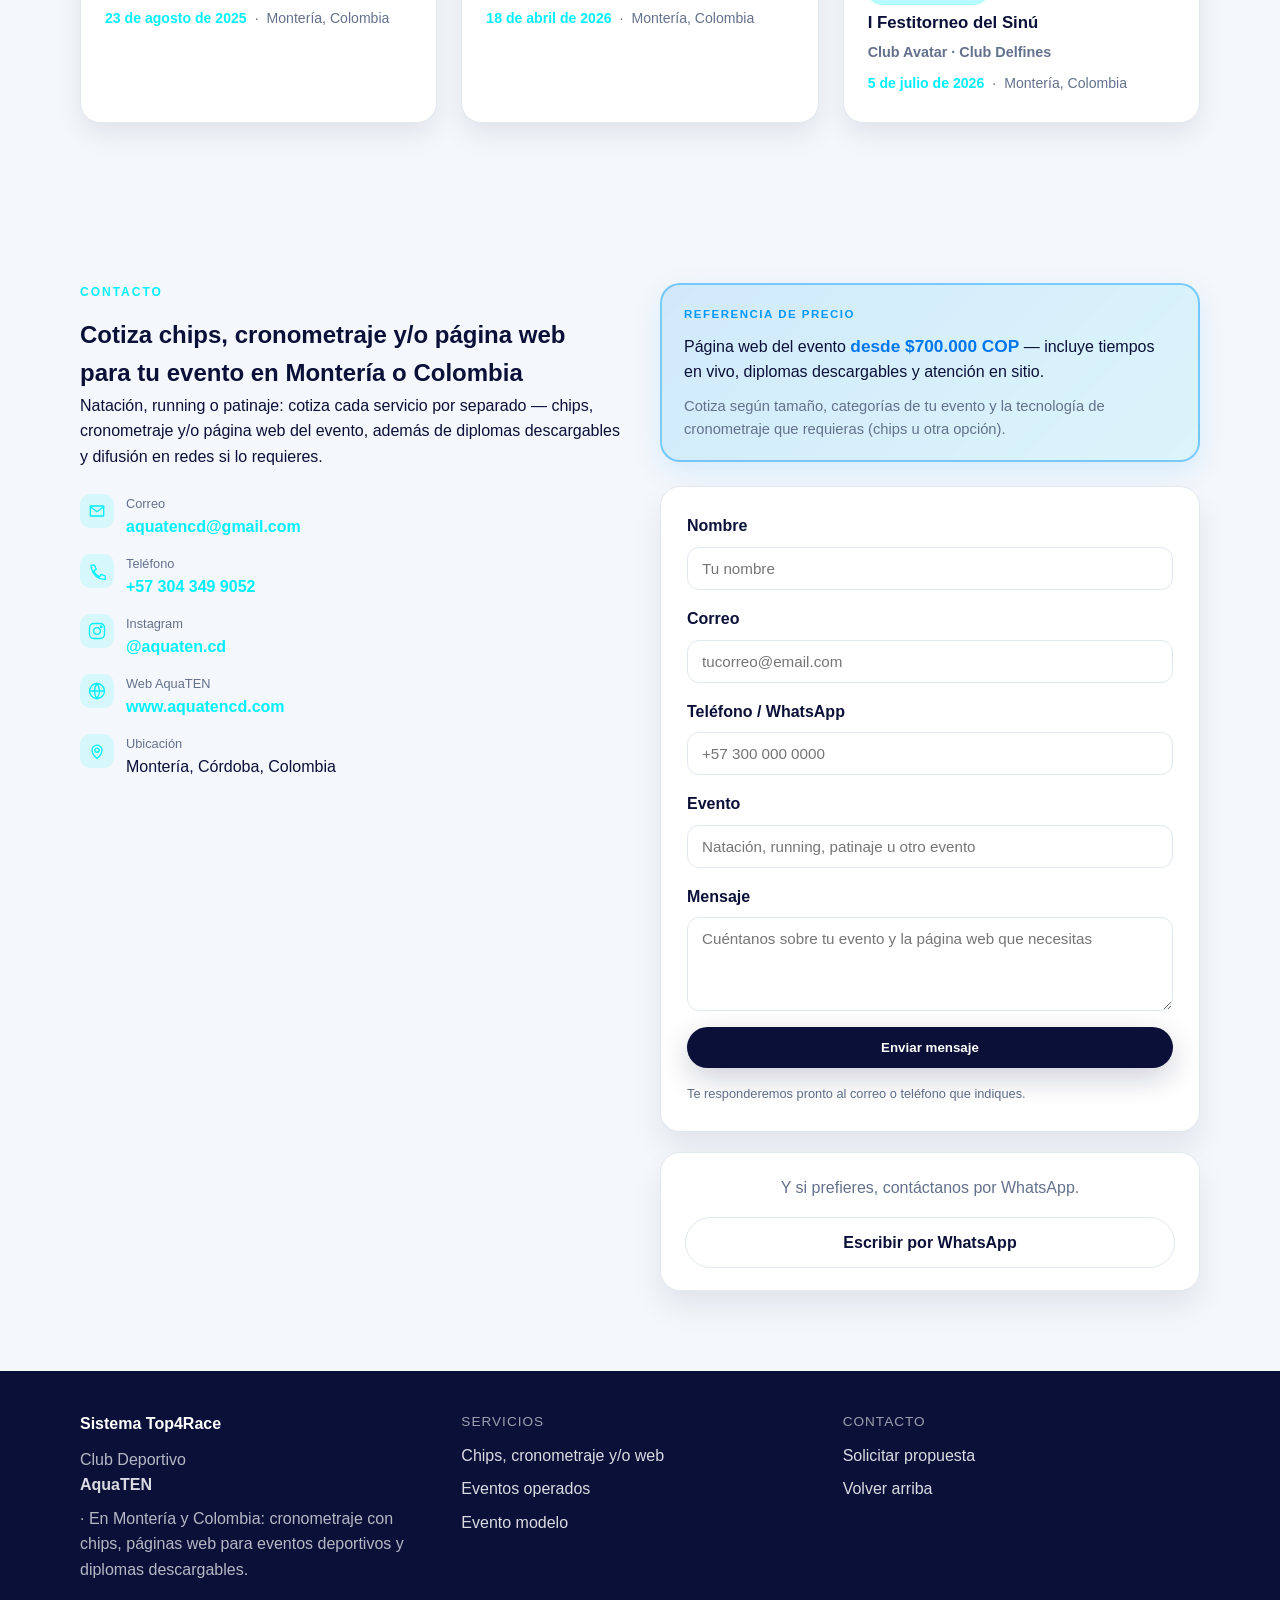
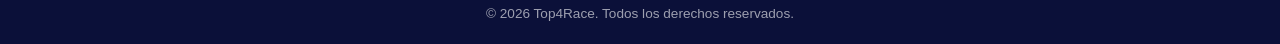
==== commit 795e542c: "modifique por dominio" ====
--- a/index.html
+++ b/index.html
@@ -4,7 +4,7 @@
   <meta charset="utf-8">
   <meta name="viewport" content="width=device-width, initial-scale=1">
   <title>Top4Race Montería | Chips, Cronometraje y Páginas Web para Eventos</title>
-  <meta name="description" content="Chips, cronometraje y/o páginas web para eventos en Montería y Colombia desde $350.000 COP. Natación, running y patinaje con resultados en vivo y diplomas descargables. Club Deportivo AquaTEN.">
+  <meta name="description" content="Página web para eventos en Montería y Colombia desde $700.000 COP. Tiempos en vivo, diplomas descargables y cronometraje con chips. Natación, running y patinaje. Club Deportivo AquaTEN.">
   <meta name="keywords" content="páginas web eventos deportivos Montería, diplomas descargables eventos deportivos, compartir resultados redes sociales, cronometraje con chips Montería, chips natación running patinaje, cronometraje deportivo Colombia, diseño web eventos deportivos, operadores eventos deportivos Colombia, resultados en tiempo real, Top4Race, AquaTEN">
   <meta name="robots" content="index, follow">
   <link rel="canonical" href="https://top4race.netlify.app/">
@@ -13,7 +13,7 @@
   <meta name="geo.position" content="8.7489;-75.8814">
   <meta name="ICBM" content="8.7489, -75.8814">
   <meta property="og:title" content="Top4Race Montería | Chips, Cronometraje y Páginas Web">
-  <meta property="og:description" content="Cotiza chips, cronometraje y/o página web desde $350.000 COP. Diplomas descargables y resultados en vivo. Montería y Colombia.">
+  <meta property="og:description" content="Página web del evento desde $700.000 COP. Tiempos en vivo, diplomas descargables y atención en sitio. Montería y Colombia.">
   <meta property="og:type" content="website">
   <meta property="og:url" content="https://top4race.netlify.app/">
   <meta property="og:locale" content="es_CO">
@@ -34,7 +34,7 @@
       "alternateName": "Sistema Top4Race",
       "url": "https://top4race.netlify.app/",
       "logo": "https://top4race.netlify.app/logos/logoTop4Race.png",
-      "description": "Chips, cronometraje y/o páginas web para eventos deportivos en Montería y Colombia desde $350.000 COP. Diplomas descargables y resultados en tiempo real. Natación, running y patinaje.",
+      "description": "Página web para eventos deportivos en Montería y Colombia desde $700.000 COP. Tiempos en vivo, diplomas descargables y cronometraje. Natación, running y patinaje.",
       "sameAs": [
         "https://www.aquatencd.com/",
         "https://www.instagram.com/aquaten.cd/"
@@ -143,7 +143,7 @@
       </div>
       <div class="container hero-grid">
         <div class="hero-copy">
-          <p class="eyebrow">Montería, Colombia · Desde $350.000 · Chips · Web · Diplomas</p>
+          <p class="eyebrow">Montería, Colombia · Chips · Cronometraje · Web · Diplomas</p>
           <h1>Cronometraje con chips y páginas web para eventos deportivos en Montería y Colombia</h1>
           <p class="lead">
             Top4Race, del Club Deportivo <a class="inline-link" href="https://www.aquatencd.com/" target="_blank" rel="noopener">AquaTEN</a>, ofrece a operadores de eventos deportivos
@@ -151,7 +151,8 @@
             <strong>páginas web de eventos</strong> con resultados en vivo y <strong>diplomas descargables</strong>. Nuestra experiencia operativa
             se ha concentrado en natación en Montería; la misma tecnología está lista para running y patinaje en todo Colombia.
           </p>
-          <p class="price-range">Planes <strong>desde $350.000 COP</strong> · cotiza chips, cronometraje y/o web según tu evento</p>
+          <p class="hero-price">Página web del evento <strong>desde $700.000 COP</strong> — incluye tiempos en vivo, diplomas descargables y atención en sitio.</p>
+          <p class="hero-price-note">Cotiza según tamaño, categorías de tu evento y la tecnología de cronometraje que requieras (chips u otra opción).</p>
           <div class="hero-actions">
             <a class="btn primary" href="#eventos">Ver evento modelo</a>
             <a class="btn ghost" href="#contacto">Cotizar</a>
--- a/style.css
+++ b/style.css
@@ -306,6 +306,33 @@
 
 .video-hero .hero-copy .lead {
   opacity: 0.9;
+}
+
+.hero-tagline {
+  margin: 0 0 20px;
+  font-size: 1.05rem;
+  font-weight: 600;
+  color: rgba(255, 255, 255, 0.92);
+}
+
+.hero-price {
+  margin: 4px 0 0;
+  font-size: 1.05rem;
+  line-height: 1.55;
+  color: rgba(255, 255, 255, 0.95);
+}
+
+.hero-price strong {
+  color: #00e5ff;
+  font-weight: 800;
+  text-shadow: 0 0 18px rgba(0, 229, 255, 0.55);
+}
+
+.hero-price-note {
+  margin: 10px 0 20px;
+  font-size: 0.92rem;
+  line-height: 1.5;
+  color: rgba(255, 255, 255, 0.78);
 }
 
 .lead {
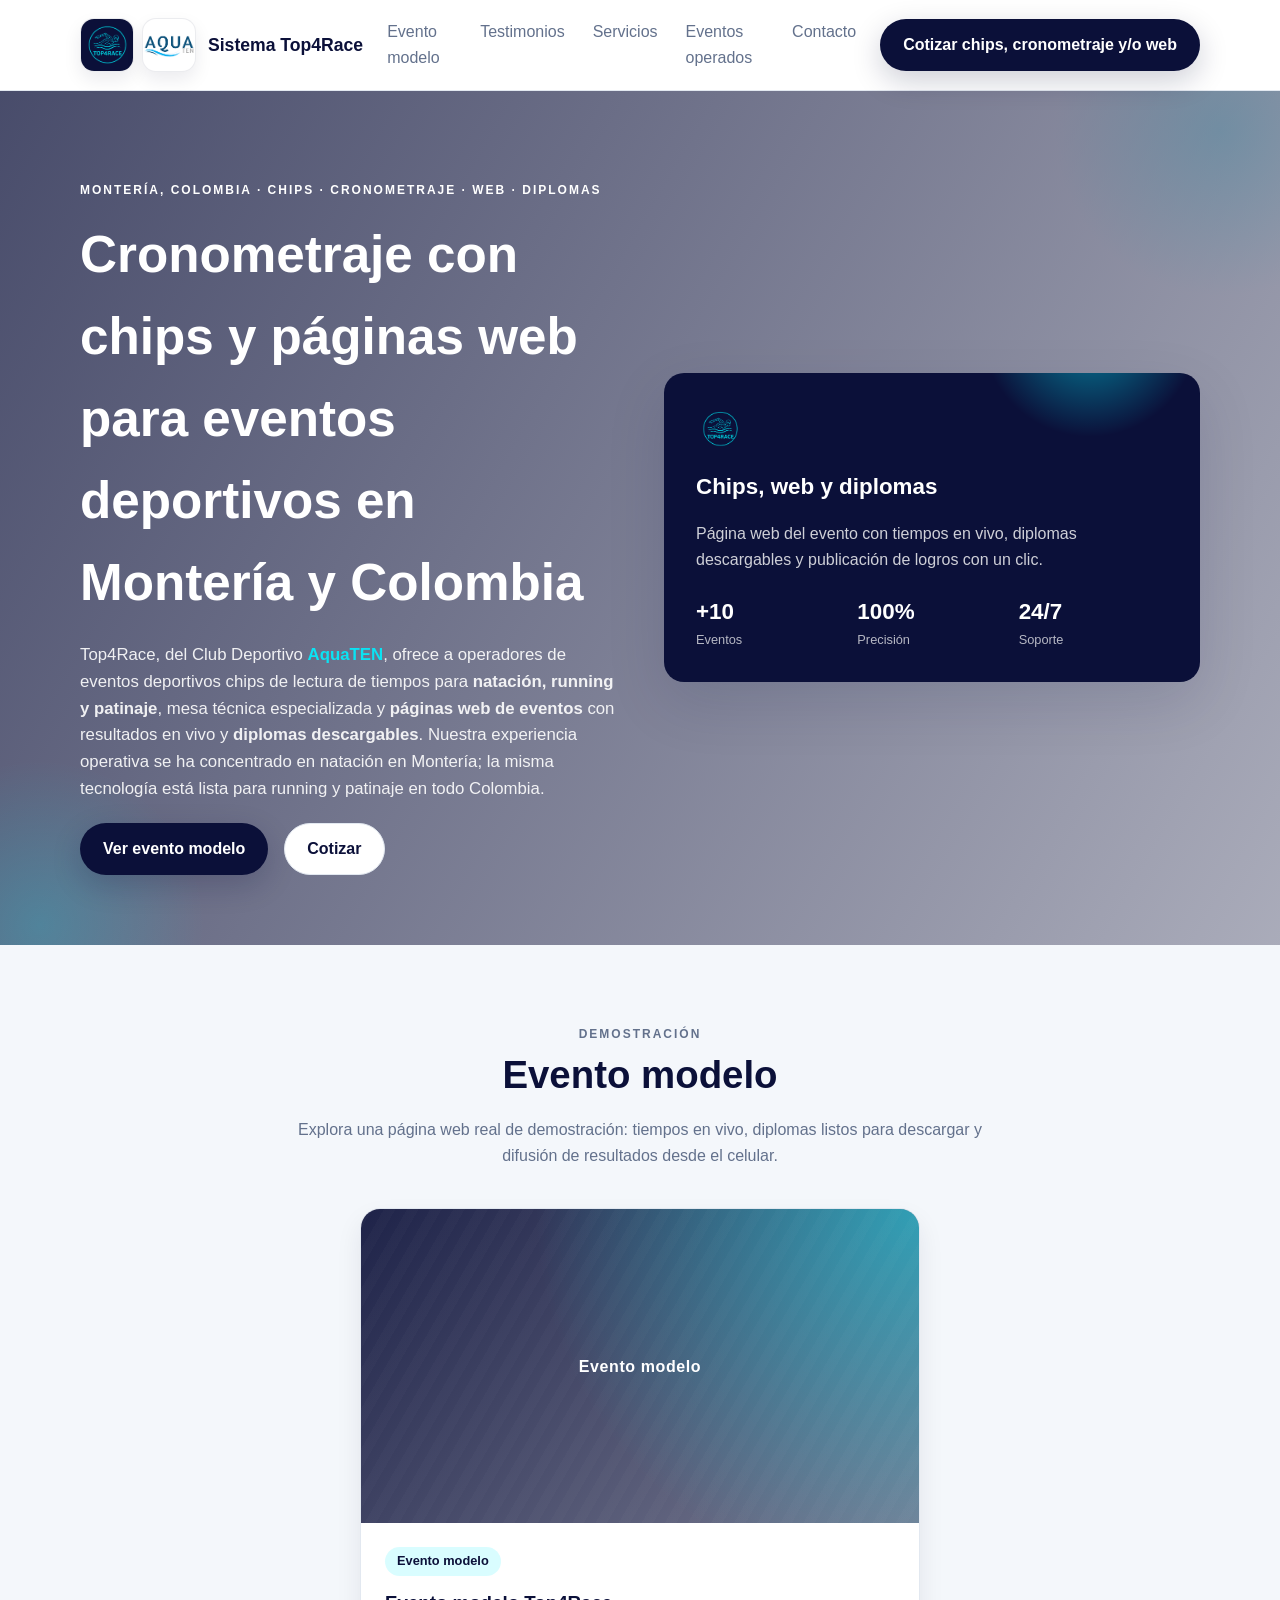
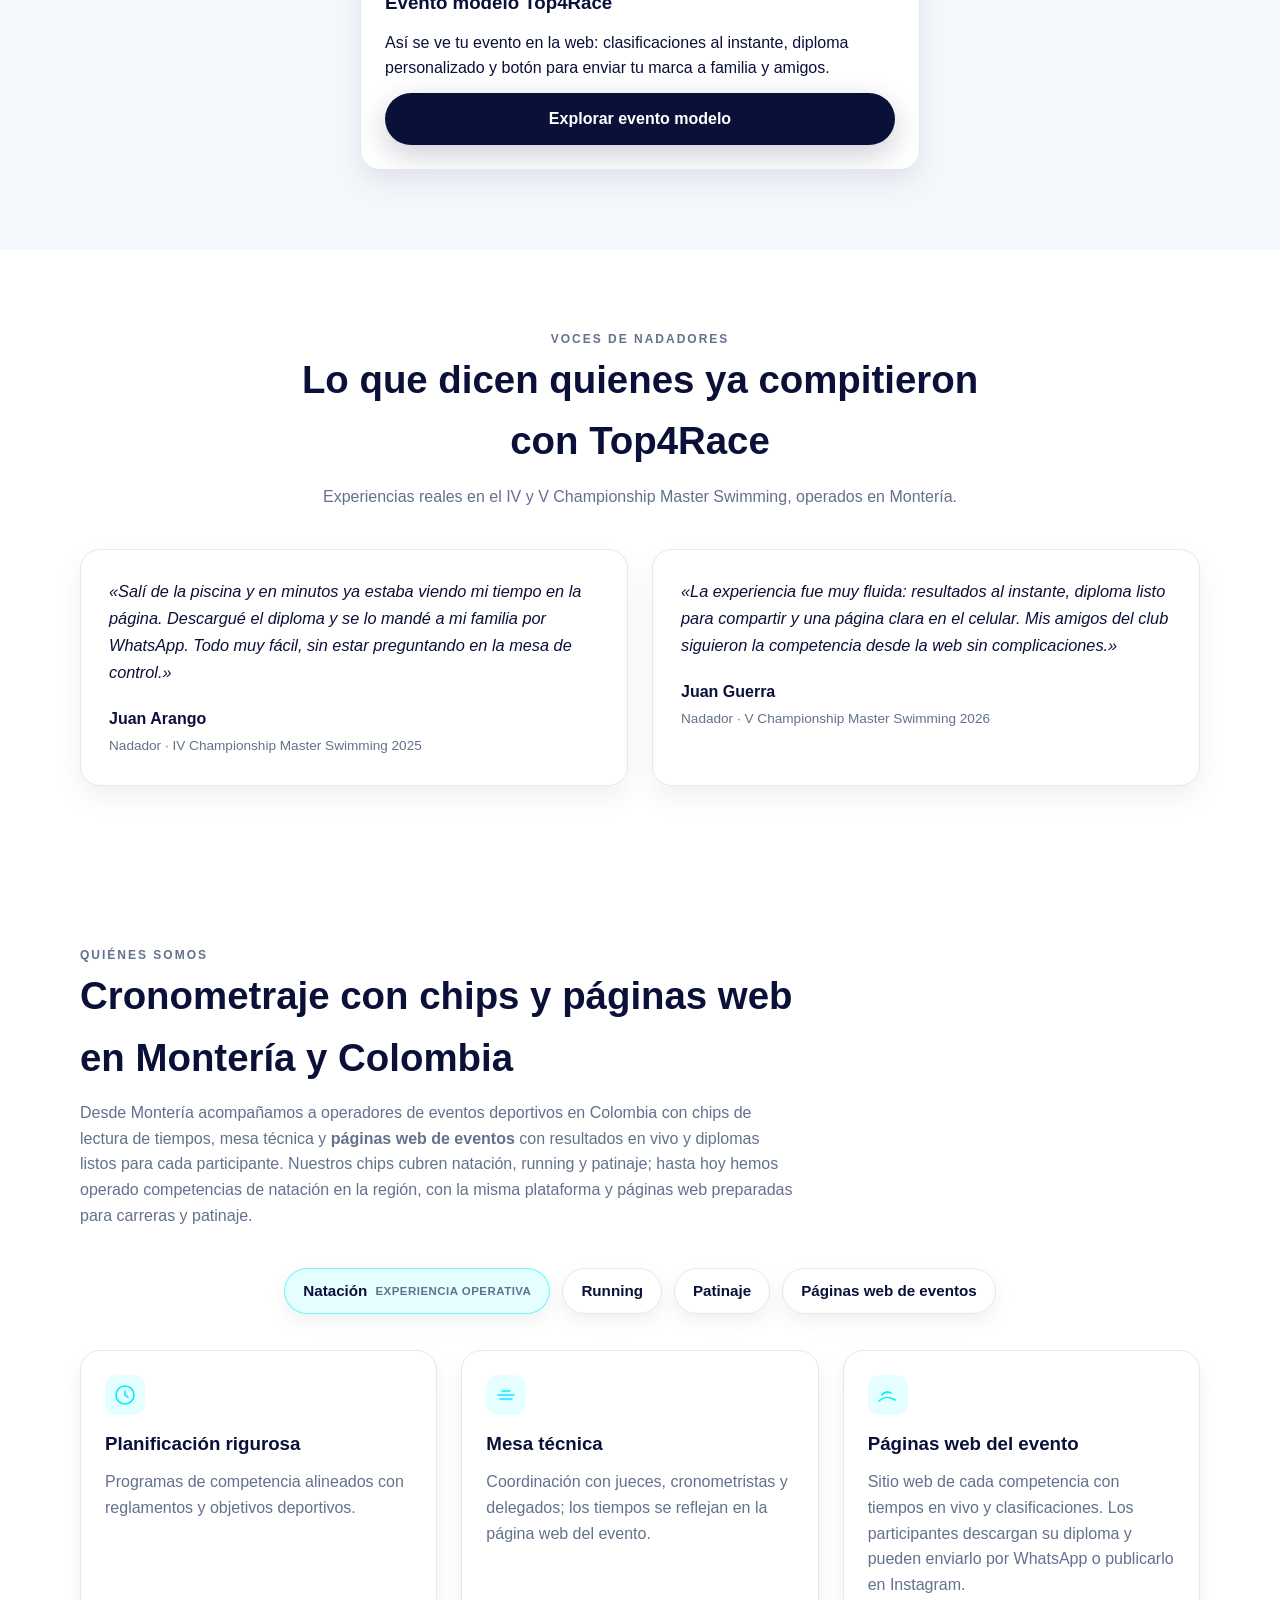
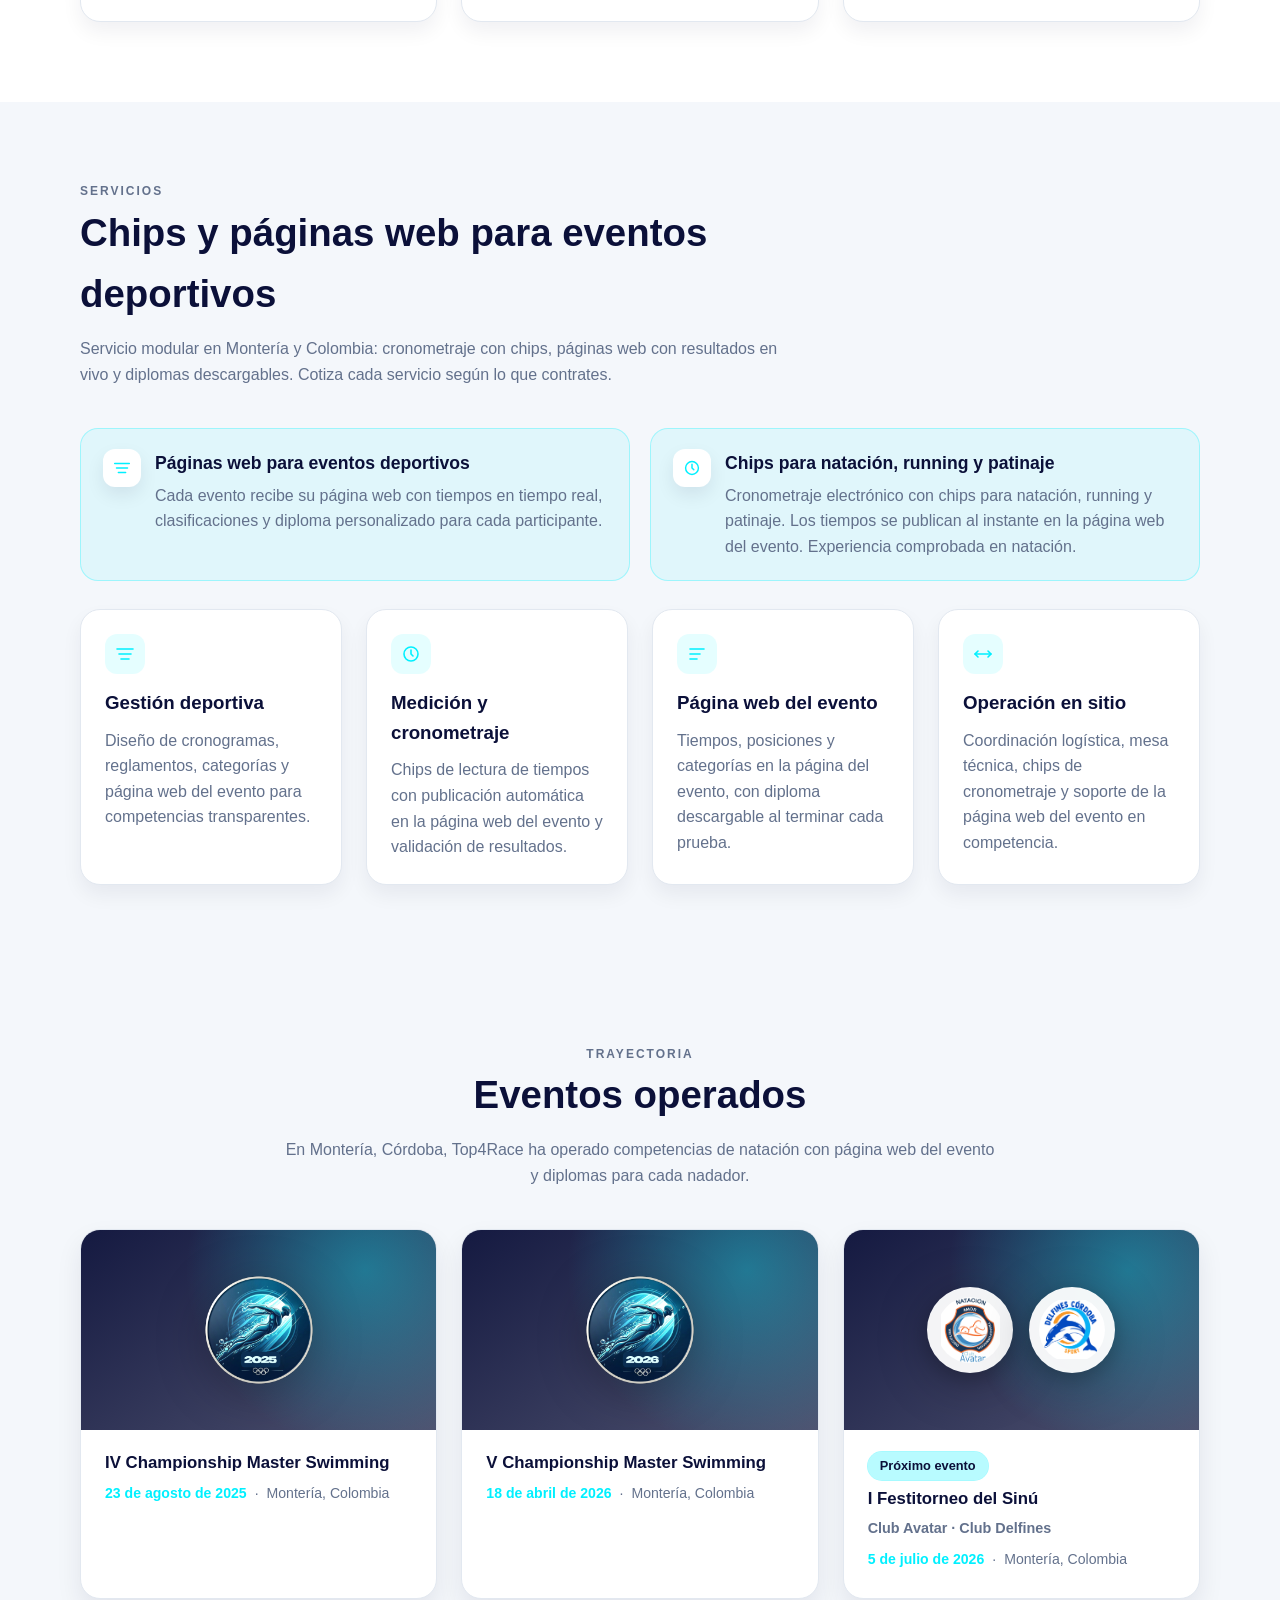
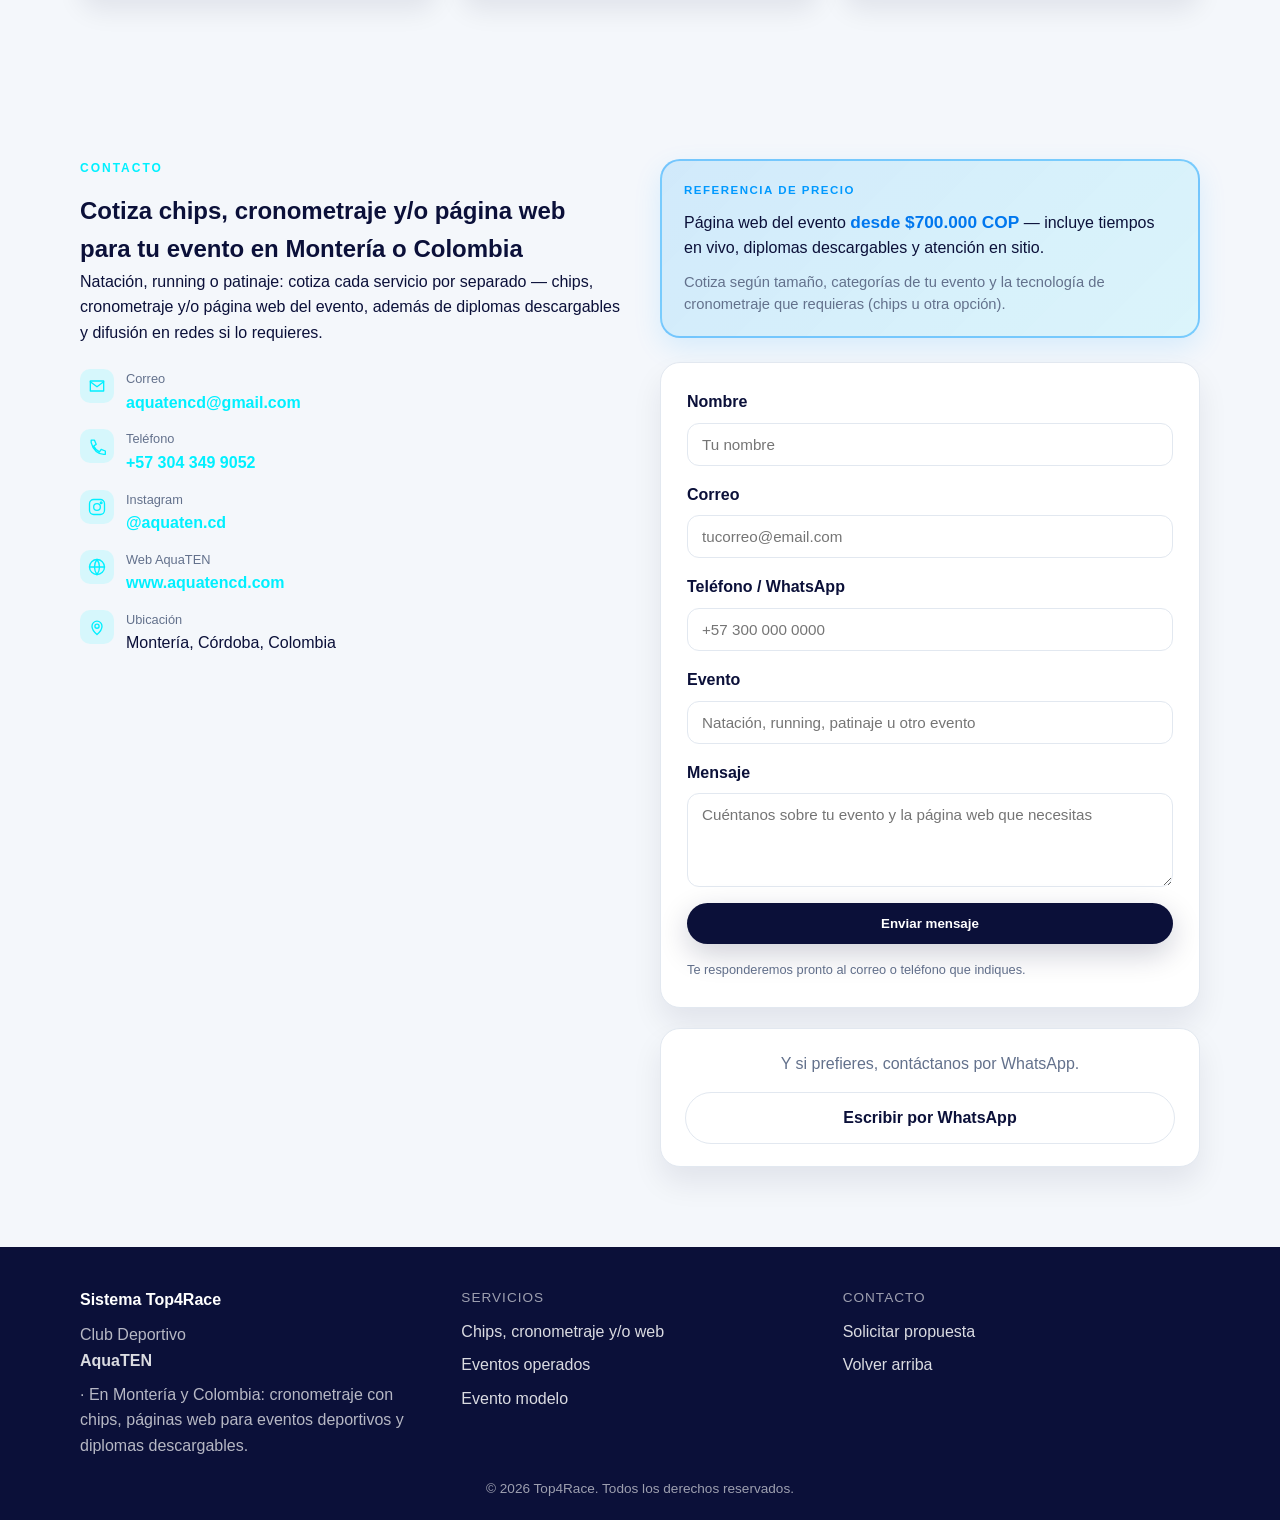
==== commit c5f56f8b: "modifique por dominio" ====
--- a/index.html
+++ b/index.html
@@ -151,8 +151,6 @@
             <strong>páginas web de eventos</strong> con resultados en vivo y <strong>diplomas descargables</strong>. Nuestra experiencia operativa
             se ha concentrado en natación en Montería; la misma tecnología está lista para running y patinaje en todo Colombia.
           </p>
-          <p class="hero-price">Página web del evento <strong>desde $700.000 COP</strong> — incluye tiempos en vivo, diplomas descargables y atención en sitio.</p>
-          <p class="hero-price-note">Cotiza según tamaño, categorías de tu evento y la tecnología de cronometraje que requieras (chips u otra opción).</p>
           <div class="hero-actions">
             <a class="btn primary" href="#eventos">Ver evento modelo</a>
             <a class="btn ghost" href="#contacto">Cotizar</a>
--- a/style.css
+++ b/style.css
@@ -313,26 +313,6 @@
   font-size: 1.05rem;
   font-weight: 600;
   color: rgba(255, 255, 255, 0.92);
-}
-
-.hero-price {
-  margin: 4px 0 0;
-  font-size: 1.05rem;
-  line-height: 1.55;
-  color: rgba(255, 255, 255, 0.95);
-}
-
-.hero-price strong {
-  color: #00e5ff;
-  font-weight: 800;
-  text-shadow: 0 0 18px rgba(0, 229, 255, 0.55);
-}
-
-.hero-price-note {
-  margin: 10px 0 20px;
-  font-size: 0.92rem;
-  line-height: 1.5;
-  color: rgba(255, 255, 255, 0.78);
 }
 
 .lead {
